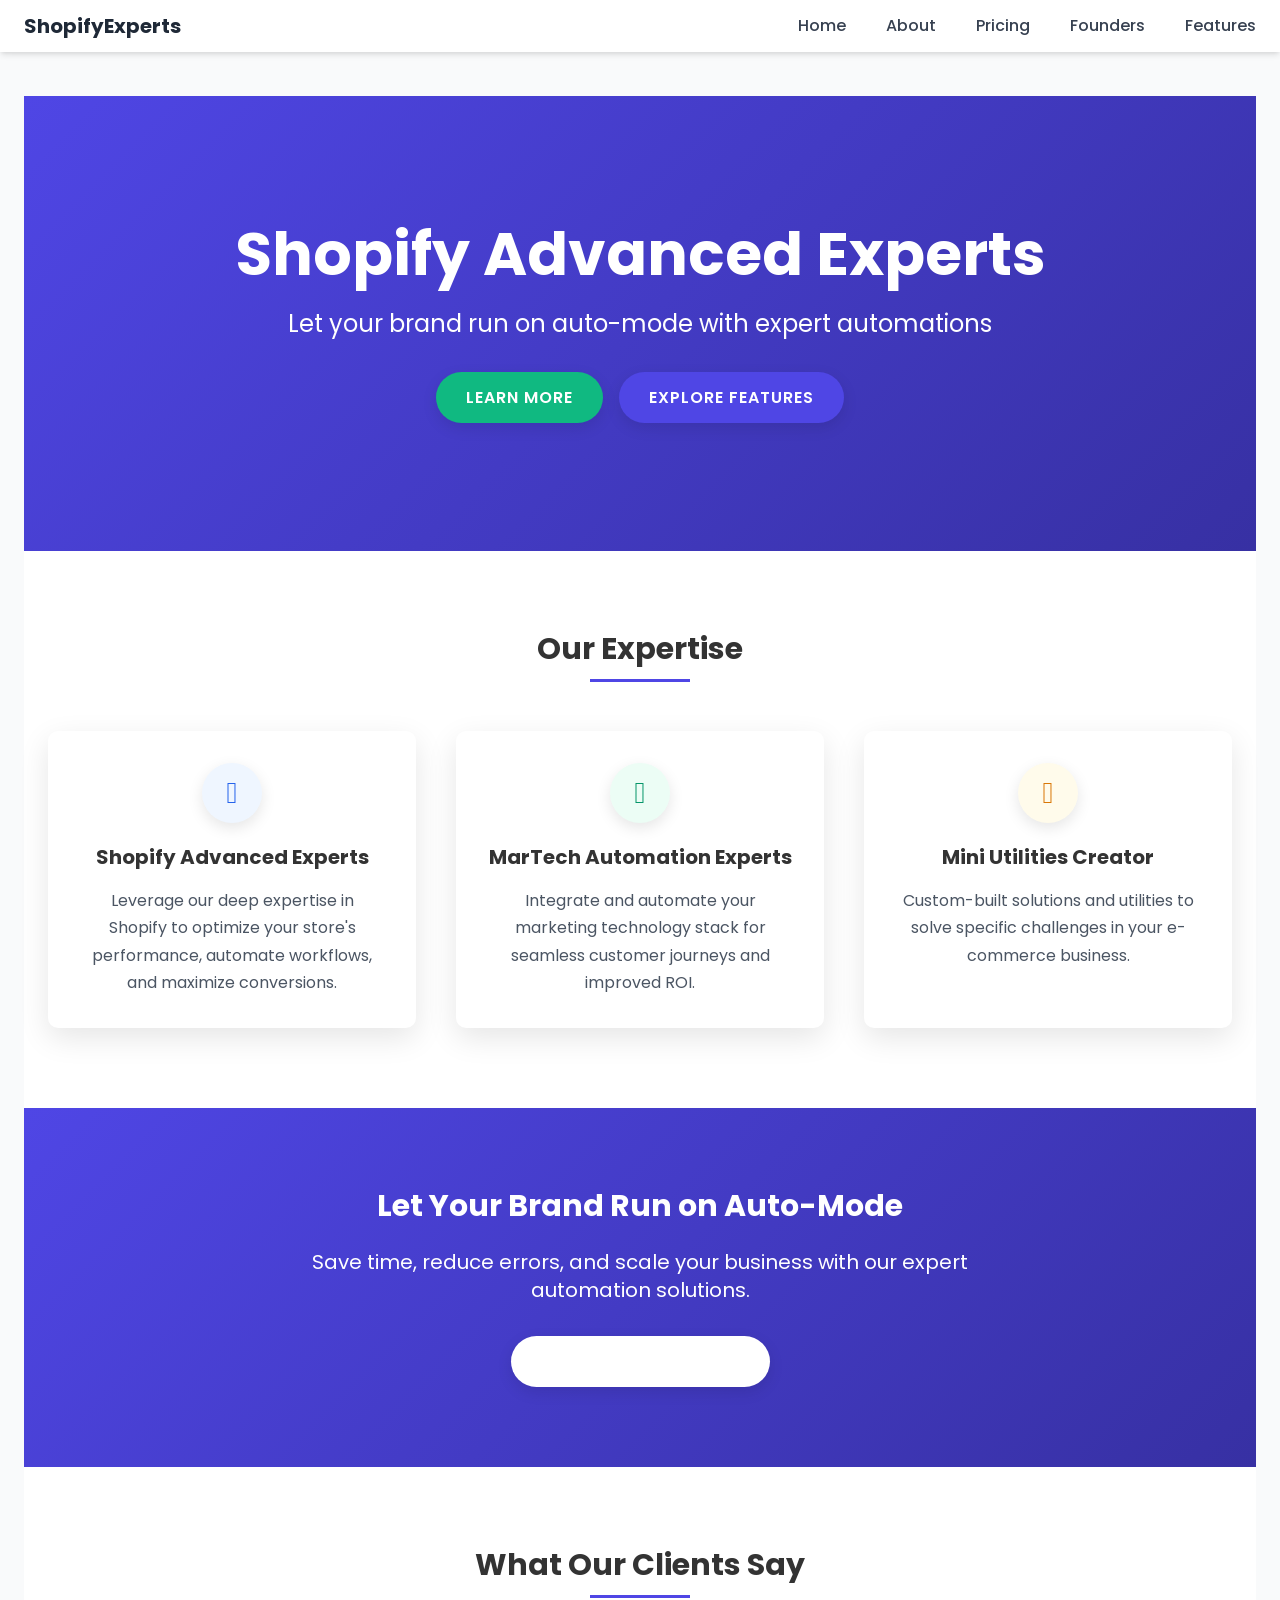
==== index.html @ cffda442 "Push v-0" ====
<!DOCTYPE html>
<html lang="en">

<head>
  <meta charset="UTF-8" />
  <meta name="viewport" content="width=device-width, initial-scale=1" />
  <title>Shopify Advanced Experts | MarTech Automation</title>
  <link href="css/tailwind.css" rel="stylesheet" />
  <link rel="stylesheet" href="css/all.min.css" />
  <link rel="preconnect" href="https://fonts.googleapis.com" />
  <link rel="preconnect" href="https://fonts.gstatic.com" crossorigin />
  <link href="https://fonts.googleapis.com/css2?family=Poppins:wght@300;400;500;600;700&display=swap" rel="stylesheet" />
  <style>
    :root {
      --primary: #4F46E5;
      --primary-dark: #3730A3;
      --secondary: #10B981;
      --accent: #F59E0B;
      --dark: #1F2937;
      --light: #F3F4F6;
    }

    body {
      font-family: 'Poppins', sans-serif;
      color: #333;
      line-height: 1.7;
      background-color: #f9fafb;
    }

    .nav-link {
      position: relative;
      transition: all 0.3s ease;
    }

    .nav-link:after {
      content: '';
      position: absolute;
      width: 0;
      height: 2px;
      bottom: -4px;
      left: 0;
      background-color: var(--primary);
      transition: width 0.3s ease;
    }

    .nav-link:hover:after {
      width: 100%;
    }

    .btn {
      padding: 12px 30px;
      border-radius: 30px;
      font-weight: 600;
      transition: all 0.3s ease;
      text-transform: uppercase;
      letter-spacing: 1px;
      box-shadow: 0 5px 15px rgba(0, 0, 0, 0.1);
      cursor: pointer;
      display: inline-block;
      text-align: center;
      text-decoration: none;
    }

    .btn-primary {
      background-color: var(--primary);
      color: white;
    }

    .btn-primary:hover {
      background-color: var(--primary-dark);
      transform: translateY(-3px);
      box-shadow: 0 8px 20px rgba(0, 0, 0, 0.15);
    }

    .btn-secondary {
      background-color: var(--secondary);
      color: white;
    }

    .btn-secondary:hover {
      background-color: #0ea271;
      transform: translateY(-3px);
      box-shadow: 0 8px 20px rgba(0, 0, 0, 0.15);
    }

    .section-title {
      position: relative;
      margin-bottom: 3rem;
      font-weight: 700;
    }

    .section-title:after {
      content: '';
      position: absolute;
      width: 100px;
      height: 3px;
      background-color: var(--primary);
      bottom: -15px;
      left: 0;
    }

    .section-title.centered:after {
      left: 50%;
      transform: translateX(-50%);
    }

    .card {
      border-radius: 10px;
      box-shadow: 0 10px 30px rgba(0, 0, 0, 0.1);
      transition: all 0.3s ease;
      overflow: hidden;
      background-color: white;
    }

    .card:hover {
      transform: translateY(-10px);
      box-shadow: 0 15px 35px rgba(0, 0, 0, 0.15);
    }

    .feature-icon {
      width: 60px;
      height: 60px;
      display: flex;
      align-items: center;
      justify-content: center;
      border-radius: 50%;
      margin-bottom: 20px;
      box-shadow: 0 5px 15px rgba(0, 0, 0, 0.1);
    }

    .gradient-bg {
      background: linear-gradient(135deg, var(--primary) 0%, var(--primary-dark) 100%);
    }

    .text-gradient {
      background: linear-gradient(135deg, var(--primary) 0%, var(--secondary) 100%);
      -webkit-background-clip: text;
      background-clip: text;
      color: transparent;
    }

    .timeline {
      position: relative;
    }

    .timeline:before {
      content: '';
      position: absolute;
      left: 50%;
      top: 0;
      bottom: 0;
      width: 2px;
      background-color: #e5e7eb;
      transform: translateX(-50%);
    }

    .timeline-item {
      position: relative;
      margin-bottom: 40px;
    }

    .timeline-content {
      position: relative;
      width: calc(50% - 30px);
      padding: 20px;
      background-color: white;
      border-radius: 8px;
      box-shadow: 0 5px 15px rgba(0, 0, 0, 0.1);
    }

    .timeline-item:nth-child(odd) .timeline-content {
      margin-left: auto;
    }

    .timeline-content:before {
      content: '';
      position: absolute;
      top: 20px;
      width: 30px;
      height: 2px;
      background-color: #e5e7eb;
    }

    .timeline-item:nth-child(odd) .timeline-content:before {
      left: -30px;
    }

    .timeline-item:nth-child(even) .timeline-content:before {
      right: -30px;
    }

    .timeline-date {
      position: absolute;
      top: 0;
      width: 120px;
      padding: 5px 10px;
      background-color: var(--primary);
      color: white;
      border-radius: 5px;
      text-align: center;
      font-size: 0.9rem;
    }

    .timeline-item:nth-child(odd) .timeline-date {
      left: -150px;
    }

    .timeline-item:nth-child(even) .timeline-date {
      right: -150px;
    }

    .fade-in {
      opacity: 0;
      animation: fadeIn 0.5s ease forwards;
    }

    @keyframes fadeIn {
      from {
        opacity: 0;
        transform: translateY(20px);
      }

      to {
        opacity: 1;
        transform: translateY(0);
      }
    }

    @media (max-width: 768px) {
      .timeline:before {
        left: 20px;
      }

      .timeline-content {
        width: calc(100% - 60px);
        margin-left: 60px !important;
      }

      .timeline-item:nth-child(odd) .timeline-content:before,
      .timeline-item:nth-child(even) .timeline-content:before {
        left: -30px;
        right: auto;
      }

      .timeline-item:nth-child(odd) .timeline-date,
      .timeline-item:nth-child(even) .timeline-date {
        left: 20px;
        right: auto;
        top: -30px;
        width: auto;
      }
    }
  </style>
</head>

<body class="bg-gray-50">
  <nav class="bg-white shadow-md fixed w-full z-10">
    <div class="container mx-auto px-6 py-3 flex justify-between items-center">
      <div class="flex items-center">
        <span class="text-xl font-bold text-gray-800">
          <span class="text-primary">Shopify</span><span class="text-secondary">Experts</span>
        </span>
      </div>

      <div class="hidden md:flex space-x-10">
        <a href="#home" class="nav-link text-gray-700 hover:text-primary font-medium navBtn" onclick="showPage('home')">Home</a>
        <a href="#about" class="nav-link text-gray-700 hover:text-primary font-medium navBtn" onclick="showPage('about')">About</a>
        <a href="#pricing" class="nav-link text-gray-700 hover:text-primary font-medium navBtn" onclick="showPage('pricing')">Pricing</a>
        <a href="#founders" class="nav-link text-gray-700 hover:text-primary font-medium navBtn" onclick="showPage('founders')">Founders</a>
        <a href="#features" class="nav-link text-gray-700 hover:text-primary font-medium navBtn" onclick="showPage('features')">Features</a>
      </div>

      <div class="md:hidden flex items-center">
        <button id="mobile-menu-button" class="outline-none">
          <svg class="w-6 h-6 text-gray-700" fill="none" stroke="currentColor" viewBox="0 0 24 24"
            xmlns="http://www.w3.org/2000/svg">
            <path stroke-linecap="round" stroke-linejoin="round" stroke-width="2"
              d="M4 6h16M4 12h16M4 18h16"></path>
          </svg>
        </button>
      </div>
    </div>

    <div id="mobile-menu" class="hidden md:hidden bg-white py-3 px-6 shadow-inner">
      <a href="#home" class="block py-2 text-gray-700 hover:text-primary font-medium navBtn" onclick="showPage('home')">Home</a>
      <a href="#about" class="block py-2 text-gray-700 hover:text-primary font-medium navBtn" onclick="showPage('about')">About</a>
      <a href="#pricing" class="block py-2 text-gray-700 hover:text-primary font-medium navBtn" onclick="showPage('pricing')">Pricing</a>
      <a href="#founders" class="block py-2 text-gray-700 hover:text-primary font-medium navBtn" onclick="showPage('founders')">Founders</a>
      <a href="#features" class="block py-2 text-gray-700 hover:text-primary font-medium navBtn" onclick="showPage('features')">Features</a>
    </div>
  </nav>

  <main id="content" class="pt-24 container mx-auto px-6"></main>

  <script>
    document.getElementById('mobile-menu-button').addEventListener('click', function () {
      document.getElementById('mobile-menu').classList.toggle('hidden');
    });

    async function showPage(pageId) {
      try {
        const response = await fetch(`${pageId}.html`);
        if (!response.ok) throw new Error('Page not found');
        const html = await response.text();
        const content = document.getElementById('content');
        content.innerHTML = html;

        document.querySelectorAll('.navBtn').forEach(btn => {
          btn.classList.remove('text-primary');
          if (btn.getAttribute('onclick').includes(pageId)) {
            btn.classList.add('text-primary');
          }
        });

        document.getElementById('mobile-menu').classList.add('hidden');
        window.scrollTo({ top: 0, behavior: 'smooth' });
        animateOnScroll();
      } catch (error) {
        console.error(error);
        document.getElementById('content').innerHTML = '<p class="text-center text-red-500 mt-20">Page could not be loaded.</p>';
      }
    }

    function animateOnScroll() {
      const elements = document.querySelectorAll('.card, .feature-icon, .section-title, .timeline-item');
      elements.forEach(el => {
        const rect = el.getBoundingClientRect();
        if (rect.top <= window.innerHeight * 0.8) {
          el.classList.add('fade-in');
        }
      });
    }

    window.addEventListener('load', () => showPage('home'));
    window.addEventListener('scroll', animateOnScroll);
  </script>
</body>

</html>
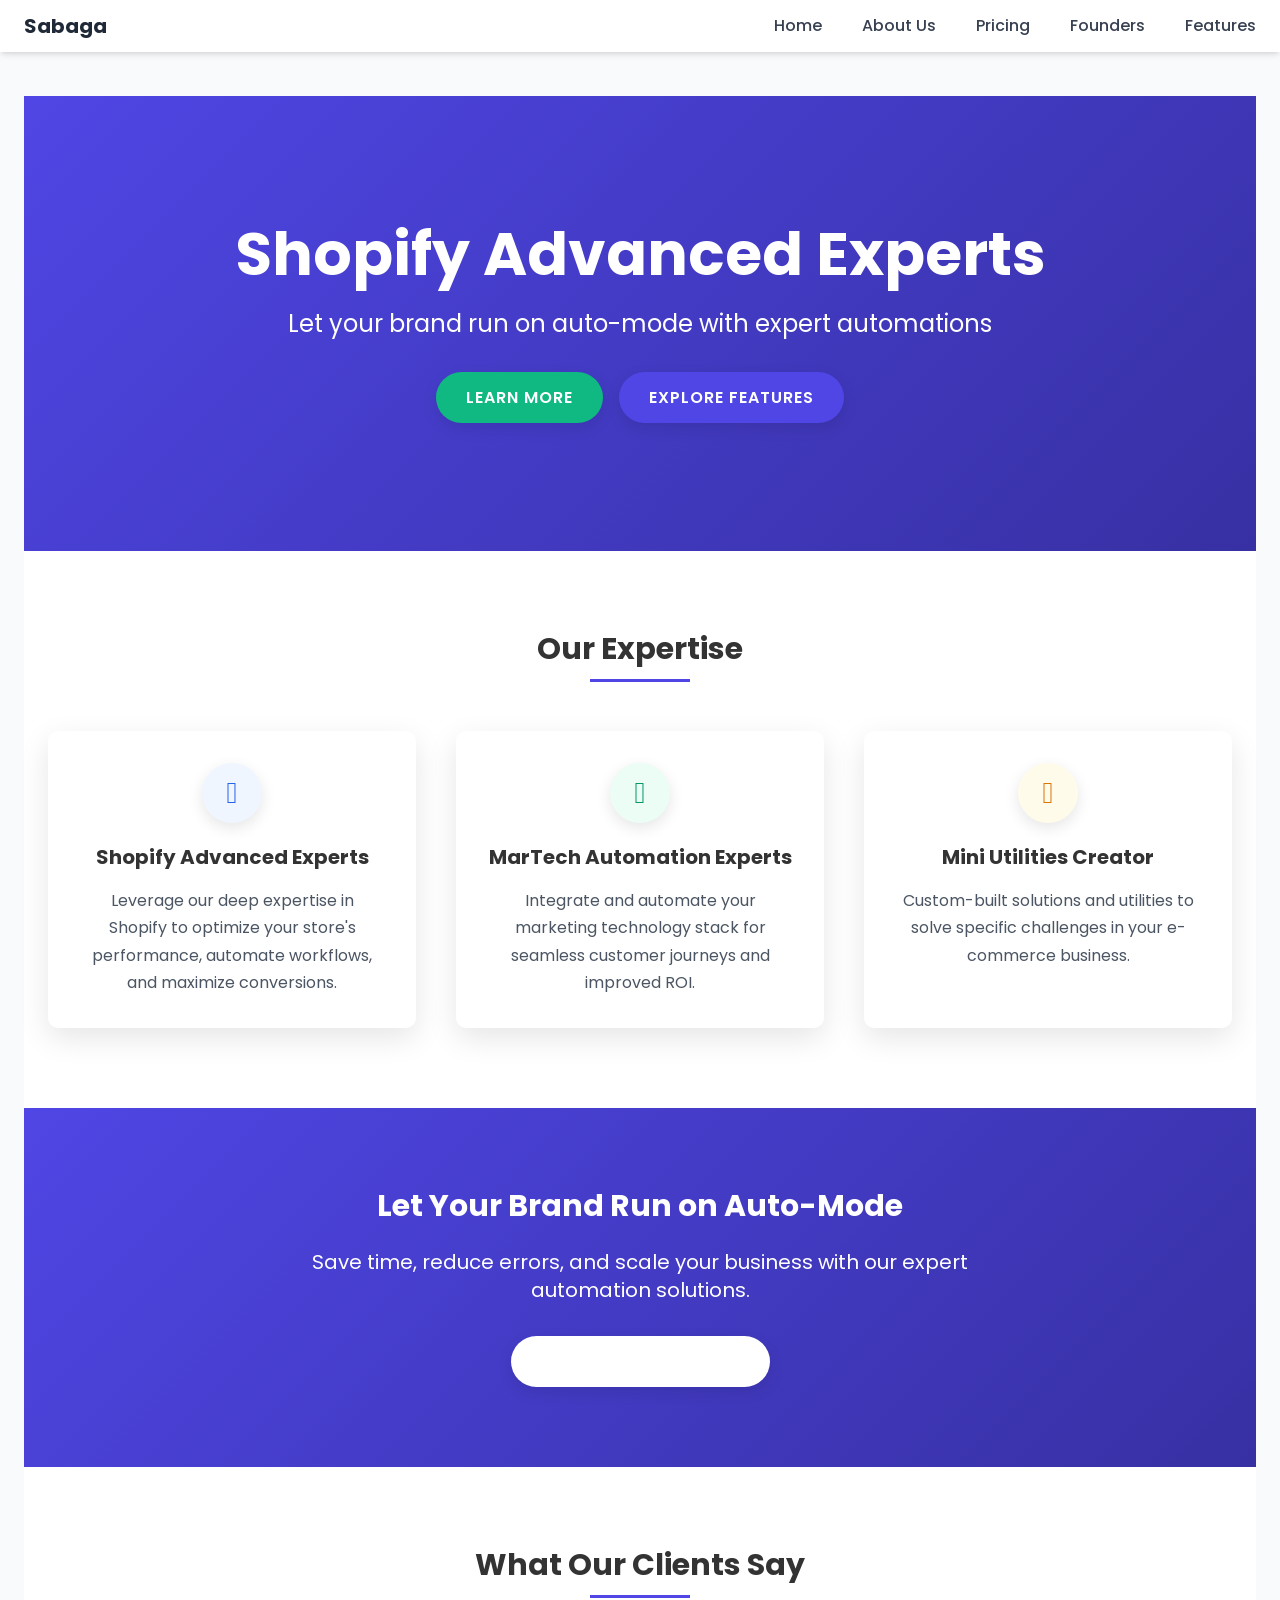
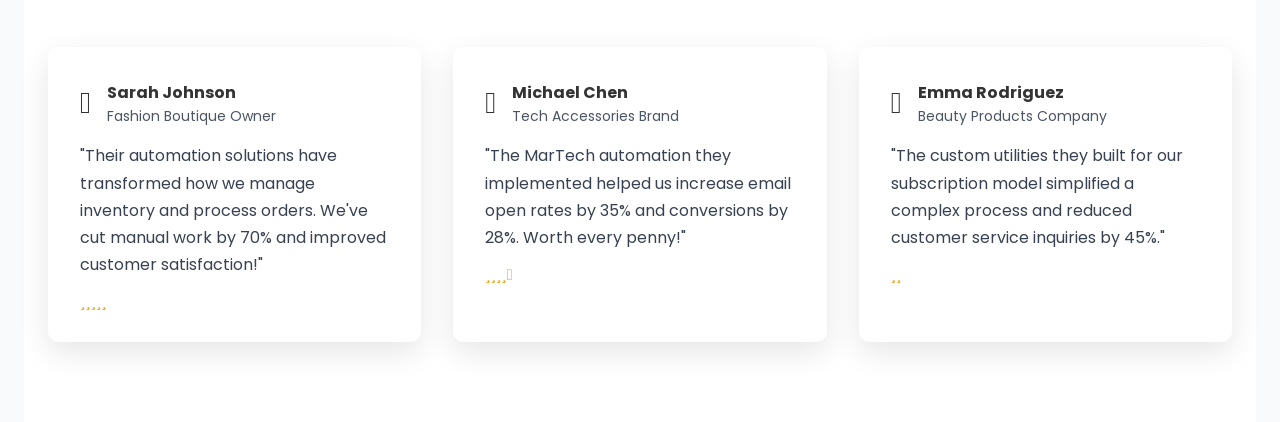
==== commit 16c69757: "Update" ====
--- a/index.html
+++ b/index.html
@@ -2,338 +2,336 @@
 <html lang="en">
 
 <head>
-  <meta charset="UTF-8" />
-  <meta name="viewport" content="width=device-width, initial-scale=1" />
-  <title>Shopify Advanced Experts | MarTech Automation</title>
-  <link href="css/tailwind.css" rel="stylesheet" />
-  <link rel="stylesheet" href="css/all.min.css" />
-  <link rel="preconnect" href="https://fonts.googleapis.com" />
-  <link rel="preconnect" href="https://fonts.gstatic.com" crossorigin />
-  <link href="https://fonts.googleapis.com/css2?family=Poppins:wght@300;400;500;600;700&display=swap" rel="stylesheet" />
-  <style>
-    :root {
-      --primary: #4F46E5;
-      --primary-dark: #3730A3;
-      --secondary: #10B981;
-      --accent: #F59E0B;
-      --dark: #1F2937;
-      --light: #F3F4F6;
-    }
-
-    body {
-      font-family: 'Poppins', sans-serif;
-      color: #333;
-      line-height: 1.7;
-      background-color: #f9fafb;
-    }
-
-    .nav-link {
-      position: relative;
-      transition: all 0.3s ease;
-    }
-
-    .nav-link:after {
-      content: '';
-      position: absolute;
-      width: 0;
-      height: 2px;
-      bottom: -4px;
-      left: 0;
-      background-color: var(--primary);
-      transition: width 0.3s ease;
-    }
-
-    .nav-link:hover:after {
-      width: 100%;
-    }
-
-    .btn {
-      padding: 12px 30px;
-      border-radius: 30px;
-      font-weight: 600;
-      transition: all 0.3s ease;
-      text-transform: uppercase;
-      letter-spacing: 1px;
-      box-shadow: 0 5px 15px rgba(0, 0, 0, 0.1);
-      cursor: pointer;
-      display: inline-block;
-      text-align: center;
-      text-decoration: none;
-    }
-
-    .btn-primary {
-      background-color: var(--primary);
-      color: white;
-    }
-
-    .btn-primary:hover {
-      background-color: var(--primary-dark);
-      transform: translateY(-3px);
-      box-shadow: 0 8px 20px rgba(0, 0, 0, 0.15);
-    }
-
-    .btn-secondary {
-      background-color: var(--secondary);
-      color: white;
-    }
-
-    .btn-secondary:hover {
-      background-color: #0ea271;
-      transform: translateY(-3px);
-      box-shadow: 0 8px 20px rgba(0, 0, 0, 0.15);
-    }
-
-    .section-title {
-      position: relative;
-      margin-bottom: 3rem;
-      font-weight: 700;
-    }
-
-    .section-title:after {
-      content: '';
-      position: absolute;
-      width: 100px;
-      height: 3px;
-      background-color: var(--primary);
-      bottom: -15px;
-      left: 0;
-    }
-
-    .section-title.centered:after {
-      left: 50%;
-      transform: translateX(-50%);
-    }
-
-    .card {
-      border-radius: 10px;
-      box-shadow: 0 10px 30px rgba(0, 0, 0, 0.1);
-      transition: all 0.3s ease;
-      overflow: hidden;
-      background-color: white;
-    }
-
-    .card:hover {
-      transform: translateY(-10px);
-      box-shadow: 0 15px 35px rgba(0, 0, 0, 0.15);
-    }
-
-    .feature-icon {
-      width: 60px;
-      height: 60px;
-      display: flex;
-      align-items: center;
-      justify-content: center;
-      border-radius: 50%;
-      margin-bottom: 20px;
-      box-shadow: 0 5px 15px rgba(0, 0, 0, 0.1);
-    }
-
-    .gradient-bg {
-      background: linear-gradient(135deg, var(--primary) 0%, var(--primary-dark) 100%);
-    }
-
-    .text-gradient {
-      background: linear-gradient(135deg, var(--primary) 0%, var(--secondary) 100%);
-      -webkit-background-clip: text;
-      background-clip: text;
-      color: transparent;
-    }
-
-    .timeline {
-      position: relative;
-    }
-
-    .timeline:before {
-      content: '';
-      position: absolute;
-      left: 50%;
-      top: 0;
-      bottom: 0;
-      width: 2px;
-      background-color: #e5e7eb;
-      transform: translateX(-50%);
-    }
-
-    .timeline-item {
-      position: relative;
-      margin-bottom: 40px;
-    }
-
-    .timeline-content {
-      position: relative;
-      width: calc(50% - 30px);
-      padding: 20px;
-      background-color: white;
-      border-radius: 8px;
-      box-shadow: 0 5px 15px rgba(0, 0, 0, 0.1);
-    }
-
-    .timeline-item:nth-child(odd) .timeline-content {
-      margin-left: auto;
-    }
-
-    .timeline-content:before {
-      content: '';
-      position: absolute;
-      top: 20px;
-      width: 30px;
-      height: 2px;
-      background-color: #e5e7eb;
-    }
-
-    .timeline-item:nth-child(odd) .timeline-content:before {
-      left: -30px;
-    }
-
-    .timeline-item:nth-child(even) .timeline-content:before {
-      right: -30px;
-    }
-
-    .timeline-date {
-      position: absolute;
-      top: 0;
-      width: 120px;
-      padding: 5px 10px;
-      background-color: var(--primary);
-      color: white;
-      border-radius: 5px;
-      text-align: center;
-      font-size: 0.9rem;
-    }
-
-    .timeline-item:nth-child(odd) .timeline-date {
-      left: -150px;
-    }
-
-    .timeline-item:nth-child(even) .timeline-date {
-      right: -150px;
-    }
-
-    .fade-in {
-      opacity: 0;
-      animation: fadeIn 0.5s ease forwards;
-    }
-
-    @keyframes fadeIn {
-      from {
-        opacity: 0;
-        transform: translateY(20px);
-      }
-
-      to {
-        opacity: 1;
-        transform: translateY(0);
-      }
-    }
-
-    @media (max-width: 768px) {
-      .timeline:before {
-        left: 20px;
-      }
-
-      .timeline-content {
-        width: calc(100% - 60px);
-        margin-left: 60px !important;
-      }
-
-      .timeline-item:nth-child(odd) .timeline-content:before,
-      .timeline-item:nth-child(even) .timeline-content:before {
-        left: -30px;
-        right: auto;
-      }
-
-      .timeline-item:nth-child(odd) .timeline-date,
-      .timeline-item:nth-child(even) .timeline-date {
-        left: 20px;
-        right: auto;
-        top: -30px;
-        width: auto;
-      }
-    }
-  </style>
+    <meta charset="UTF-8" />
+    <meta name="viewport" content="width=device-width, initial-scale=1" />
+    <title>Shopify Advanced Experts | MarTech Automation</title>
+    <link href="css/tailwind.css" rel="stylesheet" />
+    <link rel="stylesheet" href="css/all.min.css" />
+    <link rel="preconnect" href="https://fonts.googleapis.com" />
+    <link rel="preconnect" href="https://fonts.gstatic.com" crossorigin />
+    <link href="https://fonts.googleapis.com/css2?family=Poppins:wght@300;400;500;600;700&display=swap" rel="stylesheet" />
+    <style>
+        :root {
+          --primary: #4F46E5;
+          --primary-dark: #3730A3;
+          --secondary: #10B981;
+          --accent: #F59E0B;
+          --dark: #1F2937;
+          --light: #F3F4F6;
+        }
+    
+        body {
+          font-family: 'Poppins', sans-serif;
+          color: #333;
+          line-height: 1.7;
+          background-color: #f9fafb;
+        }
+    
+        .nav-link {
+          position: relative;
+          transition: all 0.3s ease;
+        }
+    
+        .nav-link:after {
+          content: '';
+          position: absolute;
+          width: 0;
+          height: 2px;
+          bottom: -4px;
+          left: 0;
+          background-color: var(--primary);
+          transition: width 0.3s ease;
+        }
+    
+        .nav-link:hover:after {
+          width: 100%;
+        }
+    
+        .btn {
+          padding: 12px 30px;
+          border-radius: 30px;
+          font-weight: 600;
+          transition: all 0.3s ease;
+          text-transform: uppercase;
+          letter-spacing: 1px;
+          box-shadow: 0 5px 15px rgba(0, 0, 0, 0.1);
+          cursor: pointer;
+          display: inline-block;
+          text-align: center;
+          text-decoration: none;
+        }
+    
+        .btn-primary {
+          background-color: var(--primary);
+          color: white;
+        }
+    
+        .btn-primary:hover {
+          background-color: var(--primary-dark);
+          transform: translateY(-3px);
+          box-shadow: 0 8px 20px rgba(0, 0, 0, 0.15);
+        }
+    
+        .btn-secondary {
+          background-color: var(--secondary);
+          color: white;
+        }
+    
+        .btn-secondary:hover {
+          background-color: #0ea271;
+          transform: translateY(-3px);
+          box-shadow: 0 8px 20px rgba(0, 0, 0, 0.15);
+        }
+    
+        .section-title {
+          position: relative;
+          margin-bottom: 3rem;
+          font-weight: 700;
+        }
+    
+        .section-title:after {
+          content: '';
+          position: absolute;
+          width: 100px;
+          height: 3px;
+          background-color: var(--primary);
+          bottom: -15px;
+          left: 0;
+        }
+    
+        .section-title.centered:after {
+          left: 50%;
+          transform: translateX(-50%);
+        }
+    
+        .card {
+          border-radius: 10px;
+          box-shadow: 0 10px 30px rgba(0, 0, 0, 0.1);
+          transition: all 0.3s ease;
+          overflow: hidden;
+          background-color: white;
+        }
+    
+        .card:hover {
+          transform: translateY(-10px);
+          box-shadow: 0 15px 35px rgba(0, 0, 0, 0.15);
+        }
+    
+        .feature-icon {
+          width: 60px;
+          height: 60px;
+          display: flex;
+          align-items: center;
+          justify-content: center;
+          border-radius: 50%;
+          margin-bottom: 20px;
+          box-shadow: 0 5px 15px rgba(0, 0, 0, 0.1);
+        }
+    
+        .gradient-bg {
+          background: linear-gradient(135deg, var(--primary) 0%, var(--primary-dark) 100%);
+        }
+    
+        .text-gradient {
+          background: linear-gradient(135deg, var(--primary) 0%, var(--secondary) 100%);
+          -webkit-background-clip: text;
+          background-clip: text;
+          color: transparent;
+        }
+    
+        .timeline {
+          position: relative;
+        }
+    
+        .timeline:before {
+          content: '';
+          position: absolute;
+          left: 50%;
+          top: 0;
+          bottom: 0;
+          width: 2px;
+          background-color: #e5e7eb;
+          transform: translateX(-50%);
+        }
+    
+        .timeline-item {
+          position: relative;
+          margin-bottom: 40px;
+        }
+    
+        .timeline-content {
+          position: relative;
+          width: calc(50% - 30px);
+          padding: 20px;
+          background-color: white;
+          border-radius: 8px;
+          box-shadow: 0 5px 15px rgba(0, 0, 0, 0.1);
+        }
+    
+        .timeline-item:nth-child(odd) .timeline-content {
+          margin-left: auto;
+        }
+    
+        .timeline-content:before {
+          content: '';
+          position: absolute;
+          top: 20px;
+          width: 30px;
+          height: 2px;
+          background-color: #e5e7eb;
+        }
+    
+        .timeline-item:nth-child(odd) .timeline-content:before {
+          left: -30px;
+        }
+    
+        .timeline-item:nth-child(even) .timeline-content:before {
+          right: -30px;
+        }
+    
+        .timeline-date {
+          position: absolute;
+          top: 0;
+          width: 120px;
+          padding: 5px 10px;
+          background-color: var(--primary);
+          color: white;
+          border-radius: 5px;
+          text-align: center;
+          font-size: 0.9rem;
+        }
+    
+        .timeline-item:nth-child(odd) .timeline-date {
+          left: -150px;
+        }
+    
+        .timeline-item:nth-child(even) .timeline-date {
+          right: -150px;
+        }
+    
+        .fade-in {
+          opacity: 0;
+          animation: fadeIn 0.5s ease forwards;
+        }
+    
+        @keyframes fadeIn {
+          from {
+            opacity: 0;
+            transform: translateY(20px);
+          }
+    
+          to {
+            opacity: 1;
+            transform: translateY(0);
+          }
+        }
+    
+        @media (max-width: 768px) {
+          .timeline:before {
+            left: 20px;
+          }
+    
+          .timeline-content {
+            width: calc(100% - 60px);
+            margin-left: 60px !important;
+          }
+    
+          .timeline-item:nth-child(odd) .timeline-content:before,
+          .timeline-item:nth-child(even) .timeline-content:before {
+            left: -30px;
+            right: auto;
+          }
+    
+          .timeline-item:nth-child(odd) .timeline-date,
+          .timeline-item:nth-child(even) .timeline-date {
+            left: 20px;
+            right: auto;
+            top: -30px;
+            width: auto;
+          }
+        }
+    </style>
 </head>
 
 <body class="bg-gray-50">
-  <nav class="bg-white shadow-md fixed w-full z-10">
-    <div class="container mx-auto px-6 py-3 flex justify-between items-center">
-      <div class="flex items-center">
-        <span class="text-xl font-bold text-gray-800">
-          <span class="text-primary">Shopify</span><span class="text-secondary">Experts</span>
-        </span>
-      </div>
-
-      <div class="hidden md:flex space-x-10">
-        <a href="#home" class="nav-link text-gray-700 hover:text-primary font-medium navBtn" onclick="showPage('home')">Home</a>
-        <a href="#about" class="nav-link text-gray-700 hover:text-primary font-medium navBtn" onclick="showPage('about')">About</a>
-        <a href="#pricing" class="nav-link text-gray-700 hover:text-primary font-medium navBtn" onclick="showPage('pricing')">Pricing</a>
-        <a href="#founders" class="nav-link text-gray-700 hover:text-primary font-medium navBtn" onclick="showPage('founders')">Founders</a>
-        <a href="#features" class="nav-link text-gray-700 hover:text-primary font-medium navBtn" onclick="showPage('features')">Features</a>
-      </div>
-
-      <div class="md:hidden flex items-center">
-        <button id="mobile-menu-button" class="outline-none">
-          <svg class="w-6 h-6 text-gray-700" fill="none" stroke="currentColor" viewBox="0 0 24 24"
-            xmlns="http://www.w3.org/2000/svg">
-            <path stroke-linecap="round" stroke-linejoin="round" stroke-width="2"
-              d="M4 6h16M4 12h16M4 18h16"></path>
-          </svg>
-        </button>
-      </div>
-    </div>
-
-    <div id="mobile-menu" class="hidden md:hidden bg-white py-3 px-6 shadow-inner">
-      <a href="#home" class="block py-2 text-gray-700 hover:text-primary font-medium navBtn" onclick="showPage('home')">Home</a>
-      <a href="#about" class="block py-2 text-gray-700 hover:text-primary font-medium navBtn" onclick="showPage('about')">About</a>
-      <a href="#pricing" class="block py-2 text-gray-700 hover:text-primary font-medium navBtn" onclick="showPage('pricing')">Pricing</a>
-      <a href="#founders" class="block py-2 text-gray-700 hover:text-primary font-medium navBtn" onclick="showPage('founders')">Founders</a>
-      <a href="#features" class="block py-2 text-gray-700 hover:text-primary font-medium navBtn" onclick="showPage('features')">Features</a>
-    </div>
-  </nav>
-
-  <main id="content" class="pt-24 container mx-auto px-6"></main>
-
-  <script>
-    document.getElementById('mobile-menu-button').addEventListener('click', function () {
-      document.getElementById('mobile-menu').classList.toggle('hidden');
-    });
-
-    async function showPage(pageId) {
-      try {
-        const response = await fetch(`${pageId}.html`);
-        if (!response.ok) throw new Error('Page not found');
-        const html = await response.text();
-        const content = document.getElementById('content');
-        content.innerHTML = html;
-
-        document.querySelectorAll('.navBtn').forEach(btn => {
-          btn.classList.remove('text-primary');
-          if (btn.getAttribute('onclick').includes(pageId)) {
-            btn.classList.add('text-primary');
-          }
+    <nav class="bg-white shadow-md fixed w-full z-10">
+        <div class="container mx-auto px-6 py-3 flex justify-between items-center">
+            <div class="flex items-center">
+                <span class="text-xl font-bold text-gray-800">
+          <span class="text-primary">Sabaga</span>
+                </span>
+            </div>
+
+            <div class="hidden md:flex space-x-10">
+                <a href="#home" class="nav-link text-gray-700 hover:text-primary font-medium navBtn" onclick="showPage('home')">Home</a>
+                <a href="#about" class="nav-link text-gray-700 hover:text-primary font-medium navBtn" onclick="showPage('about')">About Us</a>
+                <a href="#pricing" class="nav-link text-gray-700 hover:text-primary font-medium navBtn" onclick="showPage('pricing')">Pricing</a>
+                <a href="#founders" class="nav-link text-gray-700 hover:text-primary font-medium navBtn" onclick="showPage('founders')">Founders</a>
+                <a href="#features" class="nav-link text-gray-700 hover:text-primary font-medium navBtn" onclick="showPage('features')">Features</a>
+            </div>
+
+            <div class="md:hidden flex items-center">
+                <button id="mobile-menu-button" class="outline-none">
+                    <svg class="w-6 h-6 text-gray-700" fill="none" stroke="currentColor" viewBox="0 0 24 24" xmlns="http://www.w3.org/2000/svg">
+                        <path stroke-linecap="round" stroke-linejoin="round" stroke-width="2" d="M4 6h16M4 12h16M4 18h16"></path>
+                    </svg>
+                </button>
+            </div>
+        </div>
+
+        <div id="mobile-menu" class="hidden md:hidden bg-white py-3 px-6 shadow-inner">
+            <a href="#home" class="block py-2 text-gray-700 hover:text-primary font-medium navBtn" onclick="showPage('home')">Home</a>
+            <a href="#about" class="block py-2 text-gray-700 hover:text-primary font-medium navBtn" onclick="showPage('about')">About Us</a>
+            <a href="#pricing" class="block py-2 text-gray-700 hover:text-primary font-medium navBtn" onclick="showPage('pricing')">Pricing</a>
+            <a href="#founders" class="block py-2 text-gray-700 hover:text-primary font-medium navBtn" onclick="showPage('founders')">Founders</a>
+            <a href="#features" class="block py-2 text-gray-700 hover:text-primary font-medium navBtn" onclick="showPage('features')">Features</a>
+        </div>
+    </nav>
+
+    <main id="content" class="pt-24 container mx-auto px-6"></main>
+
+    <script>
+        document.getElementById('mobile-menu-button').addEventListener('click', function () {
+          document.getElementById('mobile-menu').classList.toggle('hidden');
         });
-
-        document.getElementById('mobile-menu').classList.add('hidden');
-        window.scrollTo({ top: 0, behavior: 'smooth' });
-        animateOnScroll();
-      } catch (error) {
-        console.error(error);
-        document.getElementById('content').innerHTML = '<p class="text-center text-red-500 mt-20">Page could not be loaded.</p>';
-      }
-    }
-
-    function animateOnScroll() {
-      const elements = document.querySelectorAll('.card, .feature-icon, .section-title, .timeline-item');
-      elements.forEach(el => {
-        const rect = el.getBoundingClientRect();
-        if (rect.top <= window.innerHeight * 0.8) {
-          el.classList.add('fade-in');
-        }
-      });
-    }
-
-    window.addEventListener('load', () => showPage('home'));
-    window.addEventListener('scroll', animateOnScroll);
-  </script>
+    
+        async function showPage(pageId) {
+          try {
+            const response = await fetch(`${pageId}.html`);
+            if (!response.ok) throw new Error('Page not found');
+            const html = await response.text();
+            const content = document.getElementById('content');
+            content.innerHTML = html;
+    
+            document.querySelectorAll('.navBtn').forEach(btn => {
+              btn.classList.remove('text-primary');
+              if (btn.getAttribute('onclick').includes(pageId)) {
+                btn.classList.add('text-primary');
+              }
+            });
+    
+            document.getElementById('mobile-menu').classList.add('hidden');
+            window.scrollTo({ top: 0, behavior: 'smooth' });
+            animateOnScroll();
+          } catch (error) {
+            console.error(error);
+            document.getElementById('content').innerHTML = '<p class="text-center text-red-500 mt-20">Page could not be loaded.</p>';
+          }
+        }
+    
+        function animateOnScroll() {
+          const elements = document.querySelectorAll('.card, .feature-icon, .section-title, .timeline-item');
+          elements.forEach(el => {
+            const rect = el.getBoundingClientRect();
+            if (rect.top <= window.innerHeight * 0.8) {
+              el.classList.add('fade-in');
+            }
+          });
+        }
+    
+        window.addEventListener('load', () => showPage('home'));
+        window.addEventListener('scroll', animateOnScroll);
+    </script>
 </body>
 
-</html>
+</html>
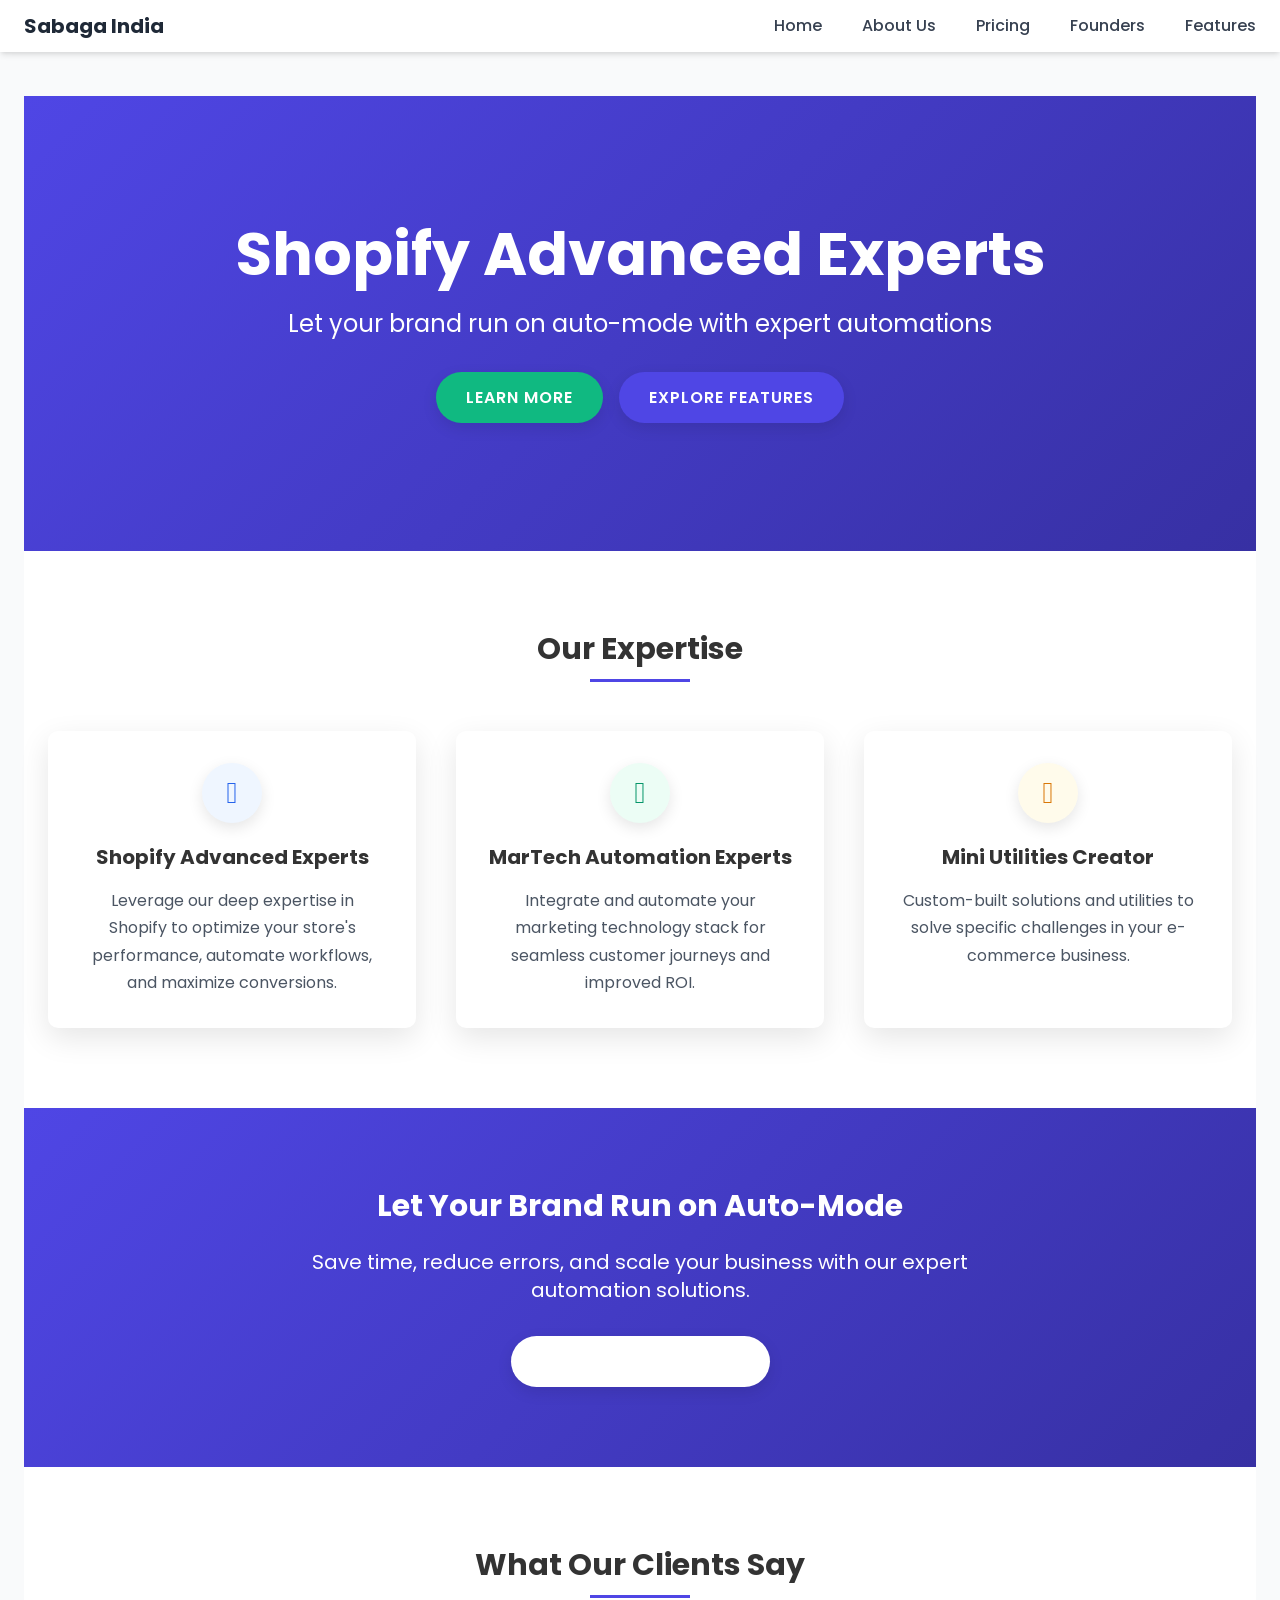
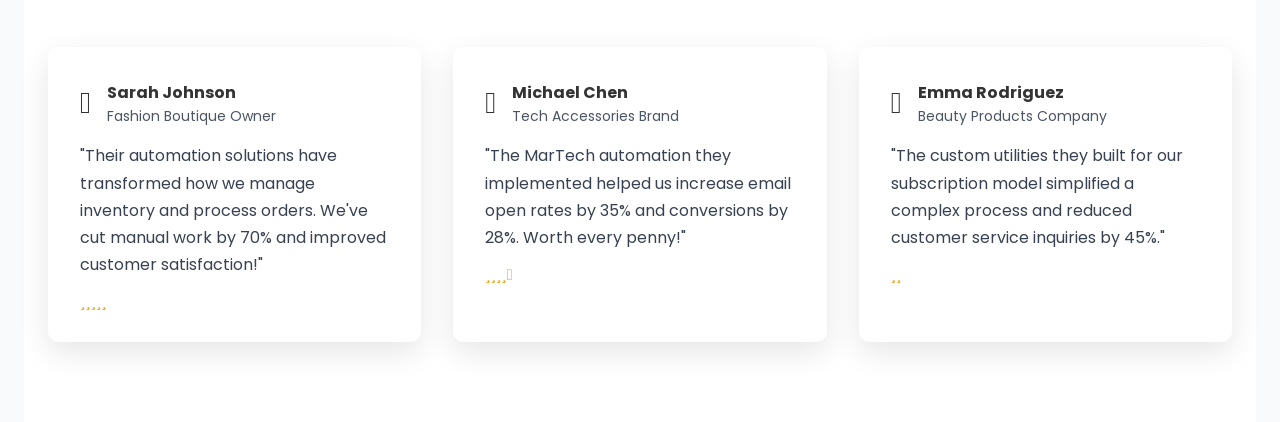
==== commit 81118eec: "update" ====
--- a/index.html
+++ b/index.html
@@ -258,7 +258,7 @@
         <div class="container mx-auto px-6 py-3 flex justify-between items-center">
             <div class="flex items-center">
                 <span class="text-xl font-bold text-gray-800">
-          <span class="text-primary">Sabaga</span>
+          <span class="text-primary">Sabaga India</span>
                 </span>
             </div>
 
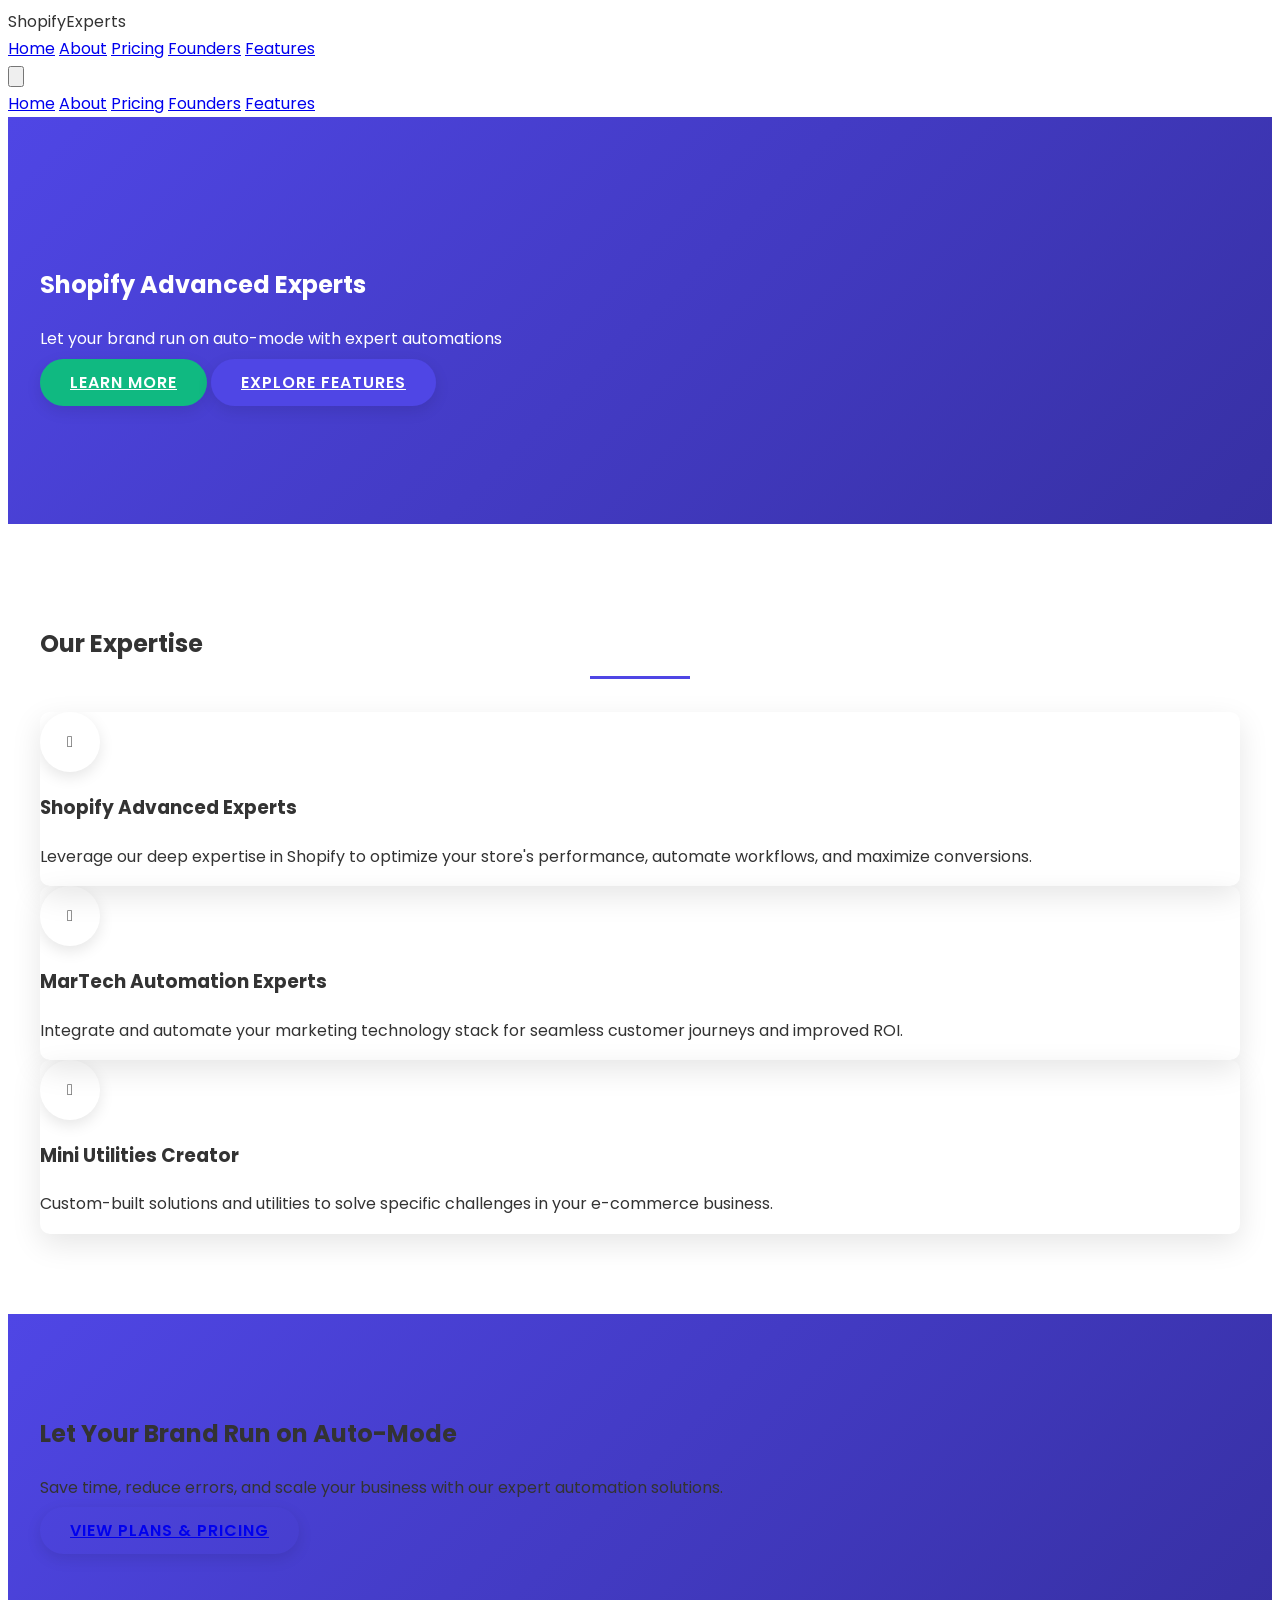
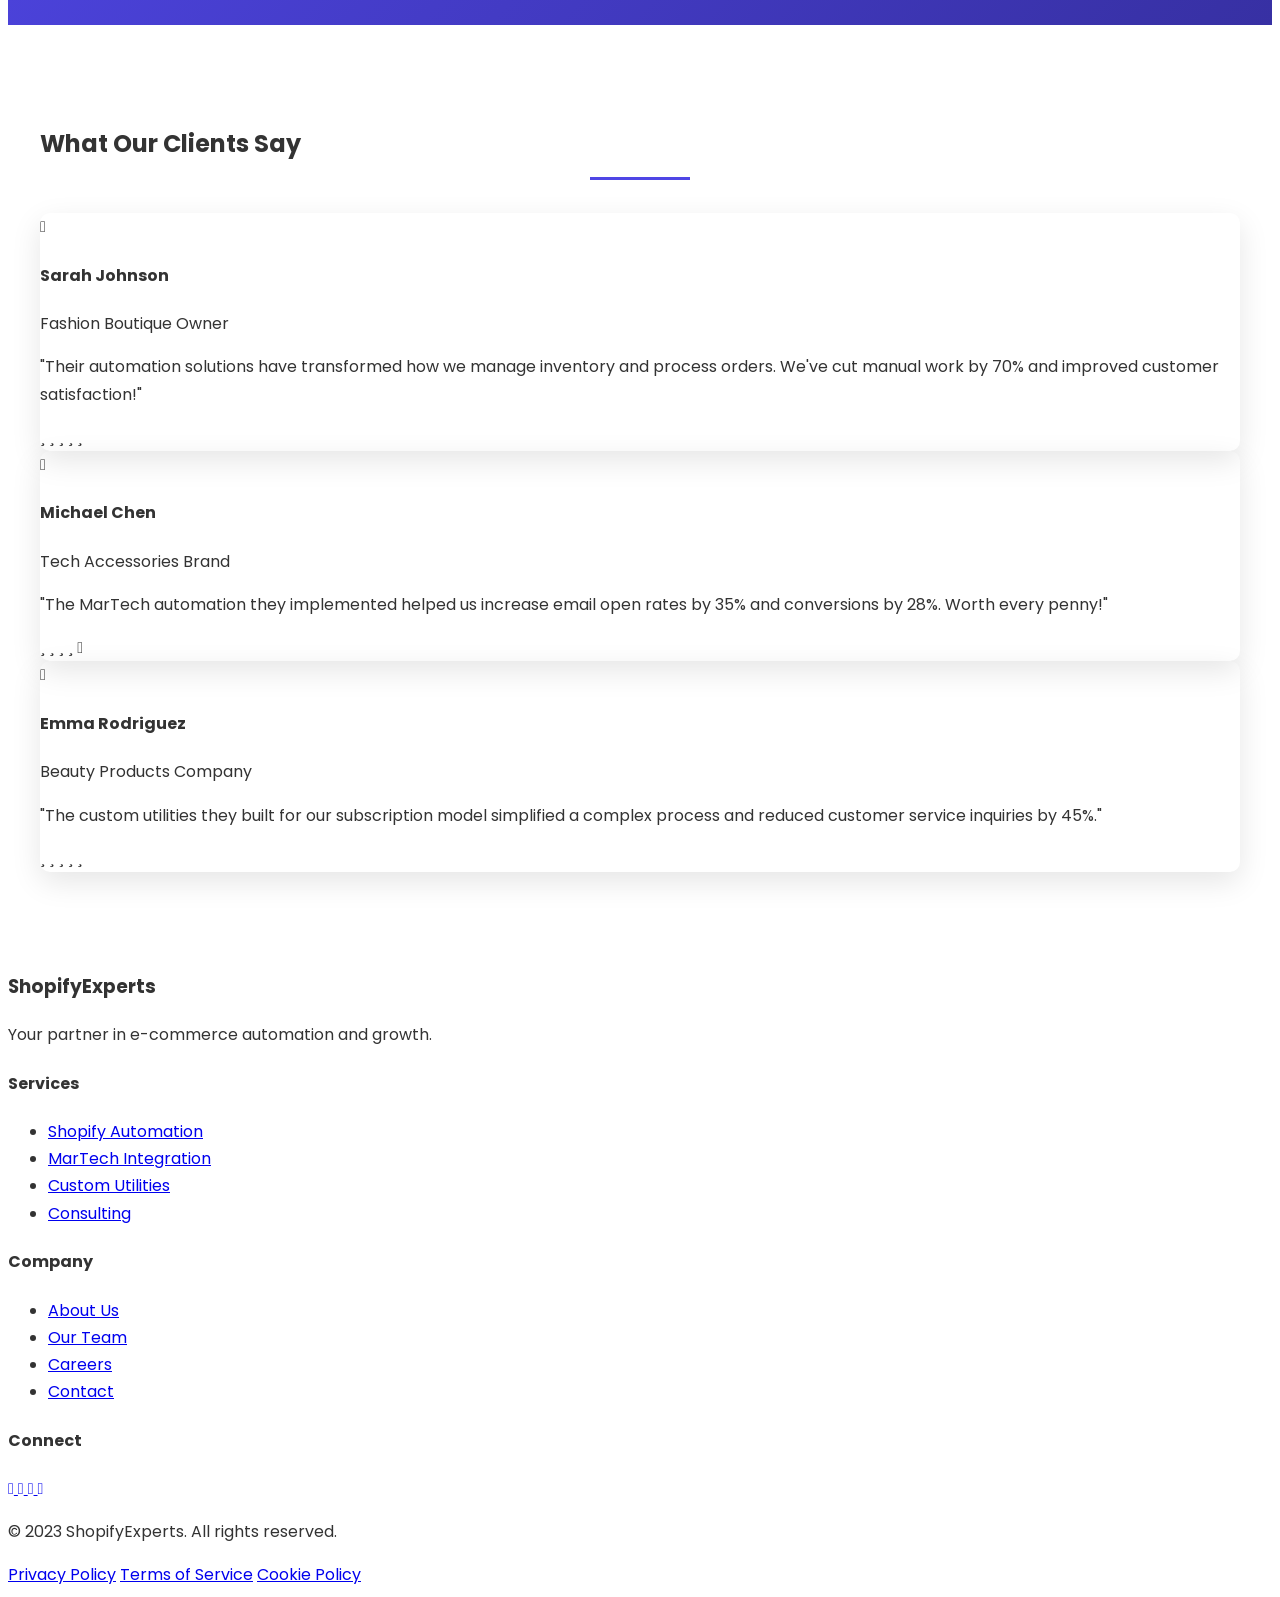
==== commit f7dda439: "push" ====
--- a/index.html
+++ b/index.html
@@ -1,275 +1,308 @@
 <!DOCTYPE html>
 <html lang="en">
-
 <head>
-    <meta charset="UTF-8" />
-    <meta name="viewport" content="width=device-width, initial-scale=1" />
+    <meta charset="UTF-8">
+    <meta name="viewport" content="width=device-width, initial-scale=1.0">
     <title>Shopify Advanced Experts | MarTech Automation</title>
-    <link href="css/tailwind.css" rel="stylesheet" />
-    <link rel="stylesheet" href="css/all.min.css" />
-    <link rel="preconnect" href="https://fonts.googleapis.com" />
-    <link rel="preconnect" href="https://fonts.gstatic.com" crossorigin />
-    <link href="https://fonts.googleapis.com/css2?family=Poppins:wght@300;400;500;600;700&display=swap" rel="stylesheet" />
+    <link href="css/tailwind.min.css" rel="stylesheet">
+    <link rel="stylesheet" href="css/all.min.css">
+    <link rel="preconnect" href="https://fonts.googleapis.com">
+    <link rel="preconnect" href="https://fonts.gstatic.com" crossorigin>
+    <link href="https://fonts.googleapis.com/css2?family=Poppins:wght@300;400;500;600;700&display=swap" rel="stylesheet">
     <style>
+        /* Custom Styles */
         :root {
-          --primary: #4F46E5;
-          --primary-dark: #3730A3;
-          --secondary: #10B981;
-          --accent: #F59E0B;
-          --dark: #1F2937;
-          --light: #F3F4F6;
-        }
-    
+            --primary: #4F46E5;
+            --primary-dark: #3730A3;
+            --secondary: #10B981;
+            --accent: #F59E0B;
+            --dark: #1F2937;
+            --light: #F3F4F6;
+        }
+
         body {
-          font-family: 'Poppins', sans-serif;
-          color: #333;
-          line-height: 1.7;
-          background-color: #f9fafb;
-        }
-    
+            font-family: 'Poppins', sans-serif;
+            color: #333;
+            line-height: 1.7;
+        }
+
+        .section {
+            padding: 5rem 2rem;
+        }
+
+        .hero {
+            background: linear-gradient(135deg, #4F46E5 0%, #3730A3 100%);
+            color: white;
+            padding: 8rem 2rem;
+        }
+
         .nav-link {
-          position: relative;
-          transition: all 0.3s ease;
-        }
-    
+            position: relative;
+            transition: all 0.3s ease;
+        }
+
         .nav-link:after {
-          content: '';
-          position: absolute;
-          width: 0;
-          height: 2px;
-          bottom: -4px;
-          left: 0;
-          background-color: var(--primary);
-          transition: width 0.3s ease;
-        }
-    
+            content: '';
+            position: absolute;
+            width: 0;
+            height: 2px;
+            bottom: -4px;
+            left: 0;
+            background-color: var(--primary);
+            transition: width 0.3s ease;
+        }
+
         .nav-link:hover:after {
-          width: 100%;
-        }
-    
+            width: 100%;
+        }
+
+        .card {
+            border-radius: 10px;
+            box-shadow: 0 10px 30px rgba(0, 0, 0, 0.1);
+            transition: all 0.3s ease;
+            overflow: hidden;
+        }
+
+        .card:hover {
+            transform: translateY(-10px);
+            box-shadow: 0 15px 35px rgba(0, 0, 0, 0.15);
+        }
+
+        .feature-icon {
+            width: 60px;
+            height: 60px;
+            display: flex;
+            align-items: center;
+            justify-content: center;
+            border-radius: 50%;
+            margin-bottom: 20px;
+            box-shadow: 0 5px 15px rgba(0, 0, 0, 0.1);
+        }
+
         .btn {
-          padding: 12px 30px;
-          border-radius: 30px;
-          font-weight: 600;
-          transition: all 0.3s ease;
-          text-transform: uppercase;
-          letter-spacing: 1px;
-          box-shadow: 0 5px 15px rgba(0, 0, 0, 0.1);
-          cursor: pointer;
-          display: inline-block;
-          text-align: center;
-          text-decoration: none;
-        }
-    
+            padding: 12px 30px;
+            border-radius: 30px;
+            font-weight: 600;
+            transition: all 0.3s ease;
+            text-transform: uppercase;
+            letter-spacing: 1px;
+            box-shadow: 0 5px 15px rgba(0, 0, 0, 0.1);
+        }
+
         .btn-primary {
-          background-color: var(--primary);
-          color: white;
-        }
-    
+            background-color: var(--primary);
+            color: white;
+        }
+
         .btn-primary:hover {
-          background-color: var(--primary-dark);
-          transform: translateY(-3px);
-          box-shadow: 0 8px 20px rgba(0, 0, 0, 0.15);
-        }
-    
+            background-color: var(--primary-dark);
+            transform: translateY(-3px);
+            box-shadow: 0 8px 20px rgba(0, 0, 0, 0.15);
+        }
+        
         .btn-secondary {
-          background-color: var(--secondary);
-          color: white;
-        }
-    
+            background-color: var(--secondary);
+            color: white;
+        }
+        
         .btn-secondary:hover {
-          background-color: #0ea271;
-          transform: translateY(-3px);
-          box-shadow: 0 8px 20px rgba(0, 0, 0, 0.15);
-        }
-    
+            background-color: #0EA271;
+            transform: translateY(-3px);
+            box-shadow: 0 8px 20px rgba(0, 0, 0, 0.15);
+        }
+
         .section-title {
-          position: relative;
-          margin-bottom: 3rem;
-          font-weight: 700;
-        }
-    
+            position: relative;
+            margin-bottom: 3rem;
+            font-weight: 700;
+        }
+
         .section-title:after {
-          content: '';
-          position: absolute;
-          width: 100px;
-          height: 3px;
-          background-color: var(--primary);
-          bottom: -15px;
-          left: 0;
-        }
-    
+            content: '';
+            position: absolute;
+            width: 100px;
+            height: 3px;
+            background-color: var(--primary);
+            bottom: -15px;
+            left: 0;
+        }
+
         .section-title.centered:after {
-          left: 50%;
-          transform: translateX(-50%);
-        }
-    
-        .card {
-          border-radius: 10px;
-          box-shadow: 0 10px 30px rgba(0, 0, 0, 0.1);
-          transition: all 0.3s ease;
-          overflow: hidden;
-          background-color: white;
-        }
-    
-        .card:hover {
-          transform: translateY(-10px);
-          box-shadow: 0 15px 35px rgba(0, 0, 0, 0.15);
-        }
-    
-        .feature-icon {
-          width: 60px;
-          height: 60px;
-          display: flex;
-          align-items: center;
-          justify-content: center;
-          border-radius: 50%;
-          margin-bottom: 20px;
-          box-shadow: 0 5px 15px rgba(0, 0, 0, 0.1);
-        }
-    
+            left: 50%;
+            transform: translateX(-50%);
+        }
+
+        /* Page Content */
+        .page {
+            display: none;
+        }
+
+        .active {
+            display: block;
+        }
+
+        /* Pricing Table */
+        .pricing-table {
+            position: relative;
+            transition: all 0.3s ease;
+        }
+
+        .pricing-table.highlighted {
+            transform: scale(1.05);
+            box-shadow: 0 20px 40px rgba(0, 0, 0, 0.15);
+            z-index: 1;
+            border: 2px solid var(--primary);
+        }
+
+        /* Timeline */
+        .timeline {
+            position: relative;
+        }
+
+        .timeline:before {
+            content: '';
+            position: absolute;
+            left: 50%;
+            top: 0;
+            bottom: 0;
+            width: 2px;
+            background-color: #e5e7eb;
+            transform: translateX(-50%);
+        }
+
+        .timeline-item {
+            position: relative;
+            margin-bottom: 40px;
+        }
+
+        .timeline-content {
+            position: relative;
+            width: calc(50% - 30px);
+            padding: 20px;
+            background-color: white;
+            border-radius: 8px;
+            box-shadow: 0 5px 15px rgba(0, 0, 0, 0.1);
+        }
+
+        .timeline-item:nth-child(odd) .timeline-content {
+            margin-left: auto;
+        }
+
+        .timeline-content:before {
+            content: '';
+            position: absolute;
+            top: 20px;
+            width: 30px;
+            height: 2px;
+            background-color: #e5e7eb;
+        }
+
+        .timeline-item:nth-child(odd) .timeline-content:before {
+            left: -30px;
+        }
+
+        .timeline-item:nth-child(even) .timeline-content:before {
+            right: -30px;
+        }
+
+        .timeline-date {
+            position: absolute;
+            top: 0;
+            width: 120px;
+            padding: 5px 10px;
+            background-color: var(--primary);
+            color: white;
+            border-radius: 5px;
+            text-align: center;
+            font-size: 0.9rem;
+        }
+
+        .timeline-item:nth-child(odd) .timeline-date {
+            left: -150px;
+        }
+
+        .timeline-item:nth-child(even) .timeline-date {
+            right: -150px;
+        }
+
+        /* Animation Classes */
+        .fade-in {
+            opacity: 0;
+            animation: fadeIn 0.5s ease forwards;
+        }
+
+        @keyframes fadeIn {
+            from { opacity: 0; transform: translateY(20px); }
+            to { opacity: 1; transform: translateY(0); }
+        }
+
+        /* Responsive */
+        @media (max-width: 768px) {
+            .timeline:before {
+                left: 20px;
+            }
+
+            .timeline-content {
+                width: calc(100% - 60px);
+                margin-left: 60px !important;
+            }
+
+            .timeline-item:nth-child(odd) .timeline-content:before,
+            .timeline-item:nth-child(even) .timeline-content:before {
+                left: -30px;
+                right: auto;
+            }
+
+            .timeline-item:nth-child(odd) .timeline-date,
+            .timeline-item:nth-child(even) .timeline-date {
+                left: 20px;
+                right: auto;
+                top: -30px;
+                width: auto;
+            }
+        }
+
+        /* Utility Classes */
         .gradient-bg {
-          background: linear-gradient(135deg, var(--primary) 0%, var(--primary-dark) 100%);
-        }
-    
+            background: linear-gradient(135deg, var(--primary) 0%, var(--primary-dark) 100%);
+        }
+
         .text-gradient {
-          background: linear-gradient(135deg, var(--primary) 0%, var(--secondary) 100%);
-          -webkit-background-clip: text;
-          background-clip: text;
-          color: transparent;
-        }
-    
-        .timeline {
-          position: relative;
-        }
-    
-        .timeline:before {
-          content: '';
-          position: absolute;
-          left: 50%;
-          top: 0;
-          bottom: 0;
-          width: 2px;
-          background-color: #e5e7eb;
-          transform: translateX(-50%);
-        }
-    
-        .timeline-item {
-          position: relative;
-          margin-bottom: 40px;
-        }
-    
-        .timeline-content {
-          position: relative;
-          width: calc(50% - 30px);
-          padding: 20px;
-          background-color: white;
-          border-radius: 8px;
-          box-shadow: 0 5px 15px rgba(0, 0, 0, 0.1);
-        }
-    
-        .timeline-item:nth-child(odd) .timeline-content {
-          margin-left: auto;
-        }
-    
-        .timeline-content:before {
-          content: '';
-          position: absolute;
-          top: 20px;
-          width: 30px;
-          height: 2px;
-          background-color: #e5e7eb;
-        }
-    
-        .timeline-item:nth-child(odd) .timeline-content:before {
-          left: -30px;
-        }
-    
-        .timeline-item:nth-child(even) .timeline-content:before {
-          right: -30px;
-        }
-    
-        .timeline-date {
-          position: absolute;
-          top: 0;
-          width: 120px;
-          padding: 5px 10px;
-          background-color: var(--primary);
-          color: white;
-          border-radius: 5px;
-          text-align: center;
-          font-size: 0.9rem;
-        }
-    
-        .timeline-item:nth-child(odd) .timeline-date {
-          left: -150px;
-        }
-    
-        .timeline-item:nth-child(even) .timeline-date {
-          right: -150px;
-        }
-    
-        .fade-in {
-          opacity: 0;
-          animation: fadeIn 0.5s ease forwards;
-        }
-    
-        @keyframes fadeIn {
-          from {
-            opacity: 0;
-            transform: translateY(20px);
-          }
-    
-          to {
-            opacity: 1;
-            transform: translateY(0);
-          }
-        }
-    
-        @media (max-width: 768px) {
-          .timeline:before {
-            left: 20px;
-          }
-    
-          .timeline-content {
-            width: calc(100% - 60px);
-            margin-left: 60px !important;
-          }
-    
-          .timeline-item:nth-child(odd) .timeline-content:before,
-          .timeline-item:nth-child(even) .timeline-content:before {
-            left: -30px;
-            right: auto;
-          }
-    
-          .timeline-item:nth-child(odd) .timeline-date,
-          .timeline-item:nth-child(even) .timeline-date {
-            left: 20px;
-            right: auto;
-            top: -30px;
-            width: auto;
-          }
+            background: linear-gradient(135deg, var(--primary) 0%, var(--secondary) 100%);
+            -webkit-background-clip: text;
+            background-clip: text;
+            color: transparent;
+        }
+        
+        /* Animation for page transitions */
+        .page-transition {
+            animation: fadeEffect 0.5s;
+        }
+        
+        @keyframes fadeEffect {
+            from { opacity: 0; }
+            to { opacity: 1; }
         }
     </style>
 </head>
-
 <body class="bg-gray-50">
+    <!-- Navigation Bar -->
     <nav class="bg-white shadow-md fixed w-full z-10">
         <div class="container mx-auto px-6 py-3 flex justify-between items-center">
             <div class="flex items-center">
                 <span class="text-xl font-bold text-gray-800">
-          <span class="text-primary">Sabaga India</span>
+                    <span class="text-primary">Shopify</span><span class="text-secondary">Experts</span>
                 </span>
             </div>
-
+            
             <div class="hidden md:flex space-x-10">
                 <a href="#home" class="nav-link text-gray-700 hover:text-primary font-medium navBtn" onclick="showPage('home')">Home</a>
-                <a href="#about" class="nav-link text-gray-700 hover:text-primary font-medium navBtn" onclick="showPage('about')">About Us</a>
+                <a href="#about" class="nav-link text-gray-700 hover:text-primary font-medium navBtn" onclick="showPage('about')">About</a>
                 <a href="#pricing" class="nav-link text-gray-700 hover:text-primary font-medium navBtn" onclick="showPage('pricing')">Pricing</a>
                 <a href="#founders" class="nav-link text-gray-700 hover:text-primary font-medium navBtn" onclick="showPage('founders')">Founders</a>
                 <a href="#features" class="nav-link text-gray-700 hover:text-primary font-medium navBtn" onclick="showPage('features')">Features</a>
             </div>
-
+            
             <div class="md:hidden flex items-center">
                 <button id="mobile-menu-button" class="outline-none">
                     <svg class="w-6 h-6 text-gray-700" fill="none" stroke="currentColor" viewBox="0 0 24 24" xmlns="http://www.w3.org/2000/svg">
@@ -278,60 +311,800 @@
                 </button>
             </div>
         </div>
-
+        
+        <!-- Mobile Menu -->
         <div id="mobile-menu" class="hidden md:hidden bg-white py-3 px-6 shadow-inner">
             <a href="#home" class="block py-2 text-gray-700 hover:text-primary font-medium navBtn" onclick="showPage('home')">Home</a>
-            <a href="#about" class="block py-2 text-gray-700 hover:text-primary font-medium navBtn" onclick="showPage('about')">About Us</a>
+            <a href="#about" class="block py-2 text-gray-700 hover:text-primary font-medium navBtn" onclick="showPage('about')">About</a>
             <a href="#pricing" class="block py-2 text-gray-700 hover:text-primary font-medium navBtn" onclick="showPage('pricing')">Pricing</a>
             <a href="#founders" class="block py-2 text-gray-700 hover:text-primary font-medium navBtn" onclick="showPage('founders')">Founders</a>
             <a href="#features" class="block py-2 text-gray-700 hover:text-primary font-medium navBtn" onclick="showPage('features')">Features</a>
         </div>
     </nav>
 
-    <main id="content" class="pt-24 container mx-auto px-6"></main>
+    <!-- Home Page -->
+    <div id="home" class="page active page-transition">
+        <!-- Hero Section -->
+        <section class="hero">
+            <div class="container mx-auto px-6">
+                <div class="flex flex-col items-center justify-center text-center">
+                    <h1 class="text-4xl md:text-5xl lg:text-6xl font-bold mb-6">Shopify Advanced Experts</h1>
+                    <p class="text-xl md:text-2xl max-w-3xl mb-8">Let your brand run on auto-mode with expert automations</p>
+                    <div class="flex flex-col sm:flex-row space-y-4 sm:space-y-0 sm:space-x-4">
+                        <a href="#about" class="btn btn-secondary" onclick="showPage('about')">Learn More</a>
+                        <a href="#features" class="btn btn-primary" onclick="showPage('features')">Explore Features</a>
+                    </div>
+                </div>
+            </div>
+        </section>
+
+        <!-- Services Section -->
+        <section class="section bg-white">
+            <div class="container mx-auto px-6">
+                <h2 class="section-title text-3xl text-center centered">Our Expertise</h2>
+                
+                <div class="grid grid-cols-1 md:grid-cols-3 gap-10 mt-16">
+                    <!-- Service 1 -->
+                    <div class="card bg-white p-8 text-center">
+                        <div class="feature-icon mx-auto bg-blue-50">
+                            <i class="fas fa-store text-3xl text-blue-600"></i>
+                        </div>
+                        <h3 class="text-xl font-bold mb-4">Shopify Advanced Experts</h3>
+                        <p class="text-gray-600">Leverage our deep expertise in Shopify to optimize your store's performance, automate workflows, and maximize conversions.</p>
+                    </div>
+                    
+                    <!-- Service 2 -->
+                    <div class="card bg-white p-8 text-center">
+                        <div class="feature-icon mx-auto bg-green-50">
+                            <i class="fas fa-robot text-3xl text-green-600"></i>
+                        </div>
+                        <h3 class="text-xl font-bold mb-4">MarTech Automation Experts</h3>
+                        <p class="text-gray-600">Integrate and automate your marketing technology stack for seamless customer journeys and improved ROI.</p>
+                    </div>
+                    
+                    <!-- Service 3 -->
+                    <div class="card bg-white p-8 text-center">
+                        <div class="feature-icon mx-auto bg-yellow-50">
+                            <i class="fas fa-tools text-3xl text-yellow-600"></i>
+                        </div>
+                        <h3 class="text-xl font-bold mb-4">Mini Utilities Creator</h3>
+                        <p class="text-gray-600">Custom-built solutions and utilities to solve specific challenges in your e-commerce business.</p>
+                    </div>
+                </div>
+            </div>
+        </section>
+
+        <!-- CTA Section -->
+        <section class="section gradient-bg text-white">
+            <div class="container mx-auto px-6 text-center">
+                <h2 class="text-3xl font-bold mb-6">Let Your Brand Run on Auto-Mode</h2>
+                <p class="text-xl max-w-3xl mx-auto mb-8">Save time, reduce errors, and scale your business with our expert automation solutions.</p>
+                <a href="#pricing" class="btn bg-white text-primary hover:bg-gray-100" onclick="showPage('pricing')">View Plans & Pricing</a>
+            </div>
+        </section>
+
+        <!-- Testimonials -->
+        <section class="section bg-white">
+            <div class="container mx-auto px-6">
+                <h2 class="section-title text-3xl text-center centered">What Our Clients Say</h2>
+                
+                <div class="grid grid-cols-1 md:grid-cols-2 lg:grid-cols-3 gap-8 mt-16">
+                    <!-- Testimonial 1 -->
+                    <div class="card bg-gray-50 p-8">
+                        <div class="flex items-center mb-4">
+                            <i class="fas fa-quote-left text-3xl text-primary mr-4"></i>
+                            <div>
+                                <h4 class="font-bold">Sarah Johnson</h4>
+                                <p class="text-gray-600 text-sm">Fashion Boutique Owner</p>
+                            </div>
+                        </div>
+                        <p class="text-gray-700">"Their automation solutions have transformed how we manage inventory and process orders. We've cut manual work by 70% and improved customer satisfaction!"</p>
+                        <div class="mt-4 flex">
+                            <i class="fas fa-star text-yellow-500"></i>
+                            <i class="fas fa-star text-yellow-500"></i>
+                            <i class="fas fa-star text-yellow-500"></i>
+                            <i class="fas fa-star text-yellow-500"></i>
+                            <i class="fas fa-star text-yellow-500"></i>
+                        </div>
+                    </div>
+                    
+                    <!-- Testimonial 2 -->
+                    <div class="card bg-gray-50 p-8">
+                        <div class="flex items-center mb-4">
+                            <i class="fas fa-quote-left text-3xl text-primary mr-4"></i>
+                            <div>
+                                <h4 class="font-bold">Michael Chen</h4>
+                                <p class="text-gray-600 text-sm">Tech Accessories Brand</p>
+                            </div>
+                        </div>
+                        <p class="text-gray-700">"The MarTech automation they implemented helped us increase email open rates by 35% and conversions by 28%. Worth every penny!"</p>
+                        <div class="mt-4 flex">
+                            <i class="fas fa-star text-yellow-500"></i>
+                            <i class="fas fa-star text-yellow-500"></i>
+                            <i class="fas fa-star text-yellow-500"></i>
+                            <i class="fas fa-star text-yellow-500"></i>
+                            <i class="fas fa-star-half-alt text-yellow-500"></i>
+                        </div>
+                    </div>
+                    
+                    <!-- Testimonial 3 -->
+                    <div class="card bg-gray-50 p-8">
+                        <div class="flex items-center mb-4">
+                            <i class="fas fa-quote-left text-3xl text-primary mr-4"></i>
+                            <div>
+                                <h4 class="font-bold">Emma Rodriguez</h4>
+                                <p class="text-gray-600 text-sm">Beauty Products Company</p>
+                            </div>
+                        </div>
+                        <p class="text-gray-700">"The custom utilities they built for our subscription model simplified a complex process and reduced customer service inquiries by 45%."</p>
+                        <div class="mt-4 flex">
+                            <i class="fas fa-star text-yellow-500"></i>
+                            <i class="fas fa-star text-yellow-500"></i>
+                            <i class="fas fa-star text-yellow-500"></i>
+                            <i class="fas fa-star text-yellow-500"></i>
+                            <i class="fas fa-star text-yellow-500"></i>
+                        </div>
+                    </div>
+                </div>
+            </div>
+        </section>
+    </div>
+
+    <!-- About Page -->
+    <div id="about" class="page page-transition pt-24">
+        <section class="section bg-white">
+            <div class="container mx-auto px-6">
+                <h2 class="section-title text-3xl">About Us</h2>
+                
+                <div class="grid grid-cols-1 md:grid-cols-2 gap-12 mt-16 items-center">
+                    <div>
+                        <p class="text-gray-700 mb-6">Founded in 2018, our team of Shopify and marketing technology experts has helped hundreds of brands automate their operations and scale their businesses.</p>
+                        
+                        <p class="text-gray-700 mb-6">We specialize in building advanced automation solutions that help e-commerce businesses save time, reduce errors, and provide better customer experiences.</p>
+                        
+                        <p class="text-gray-700 mb-6">Our approach combines deep technical knowledge with practical business experience, allowing us to create solutions that deliver real results.</p>
+                    </div>
+                    
+                    <div class="bg-gray-100 p-8 rounded-lg">
+                        <h3 class="text-2xl font-bold mb-6">Our Mission</h3>
+                        <p class="text-gray-700 mb-6">To empower e-commerce businesses with cutting-edge automation solutions that free up time, reduce manual work, and enable sustainable growth.</p>
+                        
+                        <h3 class="text-2xl font-bold mb-6">Our Vision</h3>
+                        <p class="text-gray-700">A world where e-commerce brands can focus on creativity and strategy while technology handles repetitive tasks and processes.</p>
+                    </div>
+                </div>
+            </div>
+        </section>
+        
+        <section class="section bg-gray-50">
+            <div class="container mx-auto px-6">
+                <h2 class="section-title text-3xl">Our Process</h2>
+                
+                <div class="mt-16">
+                    <div class="grid grid-cols-1 md:grid-cols-4 gap-8">
+                        <!-- Step 1 -->
+                        <div class="bg-white p-8 rounded-lg shadow-md text-center">
+                            <div class="w-16 h-16 bg-blue-100 rounded-full flex items-center justify-center mx-auto mb-6">
+                                <span class="text-blue-600 text-2xl font-bold">1</span>
+                            </div>
+                            <h3 class="text-xl font-bold mb-4">Discovery</h3>
+                            <p class="text-gray-600">We learn about your business, challenges, and goals to identify automation opportunities.</p>
+                        </div>
+                        
+                        <!-- Step 2 -->
+                        <div class="bg-white p-8 rounded-lg shadow-md text-center">
+                            <div class="w-16 h-16 bg-blue-100 rounded-full flex items-center justify-center mx-auto mb-6">
+                                <span class="text-blue-600 text-2xl font-bold">2</span>
+                            </div>
+                            <h3 class="text-xl font-bold mb-4">Strategy</h3>
+                            <p class="text-gray-600">We create a tailored automation strategy aligned with your business objectives.</p>
+                        </div>
+                        
+                        <!-- Step 3 -->
+                        <div class="bg-white p-8 rounded-lg shadow-md text-center">
+                            <div class="w-16 h-16 bg-blue-100 rounded-full flex items-center justify-center mx-auto mb-6">
+                                <span class="text-blue-600 text-2xl font-bold">3</span>
+                            </div>
+                            <h3 class="text-xl font-bold mb-4">Implementation</h3>
+                            <p class="text-gray-600">We build and integrate custom solutions into your existing workflow.</p>
+                        </div>
+                        
+                        <!-- Step 4 -->
+                        <div class="bg-white p-8 rounded-lg shadow-md text-center">
+                            <div class="w-16 h-16 bg-blue-100 rounded-full flex items-center justify-center mx-auto mb-6">
+                                <span class="text-blue-600 text-2xl font-bold">4</span>
+                            </div>
+                            <h3 class="text-xl font-bold mb-4">Optimization</h3>
+                            <p class="text-gray-600">We continuously monitor and refine your automations for optimal performance.</p>
+                        </div>
+                    </div>
+                </div>
+            </div>
+        </section>
+    </div>
+
+    <!-- Pricing Page -->
+    <div id="pricing" class="page page-transition pt-24">
+        <section class="section bg-white">
+            <div class="container mx-auto px-6">
+                <h2 class="section-title text-3xl text-center centered">Pricing Plans</h2>
+                <p class="text-gray-600 text-center max-w-3xl mx-auto mt-6">Choose the plan that fits your business needs. All plans include consultation, implementation, and ongoing support.</p>
+                
+                <div class="grid grid-cols-1 md:grid-cols-3 gap-8 mt-16">
+                    <!-- Basic Plan -->
+                    <div class="pricing-table bg-white p-8 rounded-lg shadow-md">
+                        <div class="text-center mb-6">
+                            <h3 class="text-xl font-bold">Starter</h3>
+                            <div class="mt-4 mb-6">
+                                <span class="text-4xl font-bold">$997</span>
+                                <span class="text-gray-600">/month</span>
+                            </div>
+                            <p class="text-gray-600">Perfect for small Shopify stores looking to start automating.</p>
+                        </div>
+                        
+                        <div class="border-t border-gray-200 pt-6">
+                            <ul class="space-y-3">
+                                <li class="flex items-center">
+                                    <i class="fas fa-check text-green-500 mr-3"></i>
+                                    <span>Basic Shopify Automation</span>
+                                </li>
+                                <li class="flex items-center">
+                                    <i class="fas fa-check text-green-500 mr-3"></i>
+                                    <span>Email Marketing Integration</span>
+                                </li>
+                                <li class="flex items-center">
+                                    <i class="fas fa-check text-green-500 mr-3"></i>
+                                    <span>Inventory Alerts</span>
+                                </li>
+                                <li class="flex items-center">
+                                    <i class="fas fa-check text-green-500 mr-3"></i>
+                                    <span>2 Custom Automation Flows</span>
+                                </li>
+                                <li class="flex items-center text-gray-400">
+                                    <i class="fas fa-times mr-3"></i>
+                                    <span>Advanced MarTech Integration</span>
+                                </li>
+                                <li class="flex items-center text-gray-400">
+                                    <i class="fas fa-times mr-3"></i>
+                                    <span>Custom Utilities</span>
+                                </li>
+                            </ul>
+                        </div>
+                        
+                        <div class="mt-8 text-center">
+                            <a href="#" class="btn btn-primary w-full">Get Started</a>
+                        </div>
+                    </div>
+                    
+                    <!-- Pro Plan -->
+                    <div class="pricing-table highlighted bg-white p-8 rounded-lg shadow-md">
+                        <div class="absolute top-0 right-0 bg-primary text-white px-4 py-1 rounded-bl-lg font-medium">
+                            POPULAR
+                        </div>
+                        
+                        <div class="text-center mb-6">
+                            <h3 class="text-xl font-bold">Professional</h3>
+                            <div class="mt-4 mb-6">
+                                <span class="text-4xl font-bold">$2,497</span>
+                                <span class="text-gray-600">/month</span>
+                            </div>
+                            <p class="text-gray-600">Comprehensive automation for growing Shopify businesses.</p>
+                        </div>
+                        
+                        <div class="border-t border-gray-200 pt-6">
+                            <ul class="space-y-3">
+                                <li class="flex items-center">
+                                    <i class="fas fa-check text-green-500 mr-3"></i>
+                                    <span>Advanced Shopify Automation</span>
+                                </li>
+                                <li class="flex items-center">
+                                    <i class="fas fa-check text-green-500 mr-3"></i>
+                                    <span>Full MarTech Integration</span>
+                                </li>
+                                <li class="flex items-center">
+                                    <i class="fas fa-check text-green-500 mr-3"></i>
+                                    <span>Inventory Management System</span>
+                                </li>
+                                <li class="flex items-center">
+                                    <i class="fas fa-check text-green-500 mr-3"></i>
+                                    <span>5 Custom Automation Flows</span>
+                                </li>
+                                <li class="flex items-center">
+                                    <i class="fas fa-check text-green-500 mr-3"></i>
+                                    <span>2 Custom Utilities</span>
+                                </li>
+                                <li class="flex items-center text-gray-400">
+                                    <i class="fas fa-times mr-3"></i>
+                                    <span>AI-Powered Recommendations</span>
+                                </li>
+                            </ul>
+                        </div>
+                        
+                        <div class="mt-8 text-center">
+                            <a href="#" class="btn btn-primary w-full">Get Started</a>
+                        </div>
+                    </div>
+                    
+                    <!-- Enterprise Plan -->
+                    <div class="pricing-table bg-white p-8 rounded-lg shadow-md">
+                        <div class="text-center mb-6">
+                            <h3 class="text-xl font-bold">Enterprise</h3>
+                            <div class="mt-4 mb-6">
+                                <span class="text-4xl font-bold">$4,997</span>
+                                <span class="text-gray-600">/month</span>
+                            </div>
+                            <p class="text-gray-600">Complete automation ecosystem for large Shopify stores.</p>
+                        </div>
+                        
+                        <div class="border-t border-gray-200 pt-6">
+                            <ul class="space-y-3">
+                                <li class="flex items-center">
+                                    <i class="fas fa-check text-green-500 mr-3"></i>
+                                    <span>Enterprise Shopify Automation</span>
+                                </li>
+                                <li class="flex items-center">
+                                    <i class="fas fa-check text-green-500 mr-3"></i>
+                                    <span>Advanced MarTech Ecosystem</span>
+                                </li>
+                                <li class="flex items-center">
+                                    <i class="fas fa-check text-green-500 mr-3"></i>
+                                    <span>Predictive Inventory System</span>
+                                </li>
+                                <li class="flex items-center">
+                                    <i class="fas fa-check text-green-500 mr-3"></i>
+                                    <span>Unlimited Automation Flows</span>
+                                </li>
+                                <li class="flex items-center">
+                                    <i class="fas fa-check text-green-500 mr-3"></i>
+                                    <span>5 Custom Utilities</span>
+                                </li>
+                                <li class="flex items-center">
+                                    <i class="fas fa-check text-green-500 mr-3"></i>
+                                    <span>AI-Powered Recommendations</span>
+                                </li>
+                            </ul>
+                        </div>
+                        
+                        <div class="mt-8 text-center">
+                            <a href="#" class="btn btn-primary w-full">Get Started</a>
+                        </div>
+                    </div>
+                </div>
+            </div>
+        </section>
+        
+        <section class="section bg-gray-50">
+            <div class="container mx-auto px-6">
+                <h2 class="text-3xl font-bold text-center mb-10">Frequently Asked Questions</h2>
+                
+                <div class="max-w-3xl mx-auto">
+                    <!-- FAQ Item 1 -->
+                    <div class="mb-6">
+                        <h3 class="text-lg font-bold mb-2">What kind of businesses do you work with?</h3>
+                        <p class="text-gray-700">We work with Shopify stores of all sizes, from small businesses to enterprise-level brands. Our solutions are tailored to each client's specific needs and industry.</p>
+                    </div>
+                    
+                    <!-- FAQ Item 2 -->
+                    <div class="mb-6">
+                        <h3 class="text-lg font-bold mb-2">How long does implementation typically take?</h3>
+                        <p class="text-gray-700">Implementation time varies depending on the complexity of your needs. Basic automations can be set up in 1-2 weeks, while more complex systems may take 4-8 weeks.</p>
+                    </div>
+                    
+                    <!-- FAQ Item 3 -->
+                    <div class="mb-6">
+                        <h3 class="text-lg font-bold mb-2">Do you offer custom solutions outside of your packages?</h3>
+                        <p class="text-gray-700">Yes, we offer fully custom solutions for businesses with specific needs that aren't covered by our standard packages. Contact us for a custom quote.</p>
+                    </div>
+                    
+                    <!-- FAQ Item 4 -->
+                    <div>
+                        <h3 class="text-lg font-bold mb-2">What support is included with your services?</h3>
+                        <p class="text-gray-700">All our plans include regular check-ins, performance monitoring, and priority support. Enterprise plans also include dedicated account management.</p>
+                    </div>
+                </div>
+            </div>
+        </section>
+    </div>
+
+    <!-- Founders Page -->
+    <div id="founders" class="page page-transition pt-24">
+        <section class="section bg-white">
+            <div class="container mx-auto px-6">
+                <h2 class="section-title text-3xl">Meet the Founders</h2>
+                
+                <div class="grid grid-cols-1 md:grid-cols-2 gap-16 mt-16 items-center">
+                    <!-- Founder 1 -->
+                    <div class="text-center">
+                        <div class="w-48 h-48 rounded-full overflow-hidden mx-auto mb-6 shadow-lg">
+                            <div class="bg-gray-300 w-full h-full flex items-center justify-center">
+                                <i class="fas fa-user text-6xl text-gray-500"></i>
+                            </div>
+                        </div>
+                        <h3 class="text-2xl font-bold mb-2">Alex Morgan</h3>
+                        <p class="text-primary font-medium mb-4">CEO & Tech Lead</p>
+                        <p class="text-gray-600 mb-6">Former Shopify developer with 10+ years of experience building e-commerce solutions. Alex has helped over 200 brands optimize their online stores and automation workflows.</p>
+                        <div class="flex justify-center space-x-4">
+                            <a href="#" class="text-gray-500 hover:text-primary">
+                                <i class="fab fa-linkedin text-xl"></i>
+                            </a>
+                            <a href="#" class="text-gray-500 hover:text-primary">
+                                <i class="fab fa-twitter text-xl"></i>
+                            </a>
+                            <a href="#" class="text-gray-500 hover:text-primary">
+                                <i class="fab fa-github text-xl"></i>
+                            </a>
+                        </div>
+                    </div>
+                    
+                    <!-- Founder 2 -->
+                    <div class="text-center">
+                        <div class="w-48 h-48 rounded-full overflow-hidden mx-auto mb-6 shadow-lg">
+                            <div class="bg-gray-300 w-full h-full flex items-center justify-center">
+                                <i class="fas fa-user text-6xl text-gray-500"></i>
+                            </div>
+                        </div>
+                        <h3 class="text-2xl font-bold mb-2">Jamie Taylor</h3>
+                        <p class="text-secondary font-medium mb-4">COO & Marketing Strategist</p>
+                        <p class="text-gray-600 mb-6">Marketing technology expert with a background in digital strategy for Fortune 500 companies. Jamie specializes in creating seamless customer journeys through smart automation.</p>
+                        <div class="flex justify-center space-x-4">
+                            <a href="#" class="text-gray-500 hover:text-secondary">
+                                <i class="fab fa-linkedin text-xl"></i>
+                            </a>
+                            <a href="#" class="text-gray-500 hover:text-secondary">
+                                <i class="fab fa-twitter text-xl"></i>
+                            </a>
+                            <a href="#" class="text-gray-500 hover:text-secondary">
+                                <i class="fas fa-globe text-xl"></i>
+                            </a>
+                        </div>
+                    </div>
+                </div>
+            </div>
+        </section>
+        
+        <section class="section bg-gray-50">
+            <div class="container mx-auto px-6">
+                <h2 class="section-title text-3xl">Our Story</h2>
+                
+                <div class="mt-16">
+                    <div class="timeline">
+                        <!-- Timeline Item 1 -->
+                        <div class="timeline-item">
+                            <div class="timeline-content">
+                                <div class="timeline-date">2018</div>
+                                <h3 class="text-xl font-bold mb-2">The Beginning</h3>
+                                <p class="text-gray-700">Alex and Jamie met while working on a major Shopify project and discovered their shared passion for automation and e-commerce excellence.</p>
+                            </div>
+                        </div>
+                        
+                        <!-- Timeline Item 2 -->
+                        <div class="timeline-item">
+                            <div class="timeline-content">
+                                <div class="timeline-date">2019</div>
+                                <h3 class="text-xl font-bold mb-2">First Major Client</h3>
+                                <p class="text-gray-700">Landed our first enterprise client, a fashion retailer with $10M+ in annual revenue, and helped increase their operational efficiency by 40%.</p>
+                            </div>
+                        </div>
+                        
+                        <!-- Timeline Item 3 -->
+                        <div class="timeline-item">
+                            <div class="timeline-content">
+                                <div class="timeline-date">2020</div>
+                                <h3 class="text-xl font-bold mb-2">Team Expansion</h3>
+                                <p class="text-gray-700">Expanded our team to include specialists in Shopify development, automation, and marketing technology integration.</p>
+                            </div>
+                        </div>
+                        
+                        <!-- Timeline Item 4 -->
+                        <div class="timeline-item">
+                            <div class="timeline-content">
+                                <div class="timeline-date">2021</div>
+                                <h3 class="text-xl font-bold mb-2">100th Client</h3>
+                                <p class="text-gray-700">Celebrated our 100th client success story and launched our proprietary automation framework.</p>
+                            </div>
+                        </div>
+                        
+                        <!-- Timeline Item 5 -->
+                        <div class="timeline-item">
+                            <div class="timeline-content">
+                                <div class="timeline-date">Today</div>
+                                <h3 class="text-xl font-bold mb-2">Industry Leaders</h3>
+                                <p class="text-gray-700">Now recognized as industry leaders in Shopify automation, with clients across 12 countries and a team of 25 specialists.</p>
+                            </div>
+                        </div>
+                    </div>
+                </div>
+            </div>
+        </section>
+    </div>
+
+    <!-- Features Page -->
+    <div id="features" class="page page-transition pt-24">
+        <section class="section bg-white">
+            <div class="container mx-auto px-6">
+                <h2 class="section-title text-3xl">Features & Capabilities</h2>
+                
+                <div class="grid grid-cols-1 md:grid-cols-2 lg:grid-cols-3 gap-8 mt-16">
+                    <!-- Feature 1 -->
+                    <div class="card bg-white p-8">
+                        <div class="feature-icon bg-blue-50">
+                            <i class="fas fa-shopping-cart text-3xl text-blue-600"></i>
+                        </div>
+                        <h3 class="text-xl font-bold mb-4">Advanced Shopify Integration</h3>
+                        <p class="text-gray-600">Deep integration with Shopify's API to automate order processing, inventory management, and customer communications.</p>
+                    </div>
+                    
+                    <!-- Feature 2 -->
+                    <div class="card bg-white p-8">
+                        <div class="feature-icon bg-green-50">
+                            <i class="fas fa-chart-line text-3xl text-green-600"></i>
+                        </div>
+                        <h3 class="text-xl font-bold mb-4">MarTech Ecosystem</h3>
+                        <p class="text-gray-600">Seamless integration of marketing tools including email, SMS, social media, and advertising platforms.</p>
+                    </div>
+                    
+                    <!-- Feature 3 -->
+                    <div class="card bg-white p-8">
+                        <div class="feature-icon bg-yellow-50">
+                            <i class="fas fa-box text-3xl text-yellow-600"></i>
+                        </div>
+                        <h3 class="text-xl font-bold mb-4">Inventory Automation</h3>
+                        <p class="text-gray-600">Automated inventory tracking, reorder notifications, and supplier communication systems.</p>
+                    </div>
+                    
+                    <!-- Feature 4 -->
+                    <div class="card bg-white p-8">
+                        <div class="feature-icon bg-red-50">
+                            <i class="fas fa-users text-3xl text-red-600"></i>
+                        </div>
+                        <h3 class="text-xl font-bold mb-4">Customer Journey Automation</h3>
+                        <p class="text-gray-600">Personalized customer experiences through automated messaging based on behavior and purchase history.</p>
+                    </div>
+                    
+                    <!-- Feature 5 -->
+                    <div class="card bg-white p-8">
+                        <div class="feature-icon bg-purple-50">
+                            <i class="fas fa-cogs text-3xl text-purple-600"></i>
+                        </div>
+                        <h3 class="text-xl font-bold mb-4">Custom Utilities</h3>
+                        <p class="text-gray-600">Bespoke tools and mini-applications designed to solve specific business challenges.</p>
+                    </div>
+                    
+                    <!-- Feature 6 -->
+                    <div class="card bg-white p-8">
+                        <div class="feature-icon bg-indigo-50">
+                            <i class="fas fa-brain text-3xl text-indigo-600"></i>
+                        </div>
+                        <h3 class="text-xl font-bold mb-4">AI-Powered Insights</h3>
+                        <p class="text-gray-600">Machine learning algorithms that analyze data to provide actionable business intelligence.</p>
+                    </div>
+                </div>
+            </div>
+        </section>
+        
+        <section class="section bg-gray-50">
+            <div class="container mx-auto px-6">
+                <h2 class="section-title text-3xl">Use Cases</h2>
+                
+                <div class="mt-16">
+                    <!-- Use Case 1 -->
+                    <div class="bg-white p-8 rounded-lg shadow-md mb-10">
+                        <div class="flex flex-col md:flex-row">
+                            <div class="md:w-1/3">
+                                <h3 class="text-xl font-bold mb-4">Automated Order Processing</h3>
+                                <p class="text-gray-600 mb-4">Streamline your order fulfillment workflow from purchase to delivery.</p>
+                                <ul class="text-gray-600 space-y-2 mb-6">
+                                    <li class="flex items-start">
+                                        <i class="fas fa-check-circle text-green-500 mt-1 mr-2"></i>
+                                        <span>Reduce processing time by 70%</span>
+                                    </li>
+                                    <li class="flex items-start">
+                                        <i class="fas fa-check-circle text-green-500 mt-1 mr-2"></i>
+                                        <span>Eliminate manual data entry errors</span>
+                                    </li>
+                                    <li class="flex items-start">
+                                        <i class="fas fa-check-circle text-green-500 mt-1 mr-2"></i>
+                                        <span>Automated customer notifications</span>
+                                    </li>
+                                </ul>
+                            </div>
+                            <div class="md:w-2/3 md:pl-8 border-l-0 md:border-l border-gray-200">
+                                <h4 class="font-bold mb-2">How It Works:</h4>
+                                <ol class="list-decimal list-inside text-gray-700 space-y-3">
+                                    <li>Customer places an order on your Shopify store</li>
+                                    <li>Our system automatically verifies payment and inventory</li>
+                                    <li>Order details are sent to your fulfillment system</li>
+                                    <li>Tracking information is generated and sent to the customer</li>
+                                    <li>Post-purchase follow-up sequences are triggered</li>
+                                </ol>
+                            </div>
+                        </div>
+                    </div>
+                    
+                    <!-- Use Case 2 -->
+                    <div class="bg-white p-8 rounded-lg shadow-md mb-10">
+                        <div class="flex flex-col md:flex-row">
+                            <div class="md:w-1/3">
+                                <h3 class="text-xl font-bold mb-4">Customer Win-Back Campaigns</h3>
+                                <p class="text-gray-600 mb-4">Automatically re-engage inactive customers with personalized offers.</p>
+                                <ul class="text-gray-600 space-y-2 mb-6">
+                                    <li class="flex items-start">
+                                        <i class="fas fa-check-circle text-green-500 mt-1 mr-2"></i>
+                                        <span>25% average recovery rate</span>
+                                    </li>
+                                    <li class="flex items-start">
+                                        <i class="fas fa-check-circle text-green-500 mt-1 mr-2"></i>
+                                        <span>Segmented targeting based on past behavior</span>
+                                    </li>
+                                    <li class="flex items-start">
+                                        <i class="fas fa-check-circle text-green-500 mt-1 mr-2"></i>
+                                        <span>Multi-channel approach (email, SMS, ads)</span>
+                                    </li>
+                                </ul>
+                            </div>
+                            <div class="md:w-2/3 md:pl-8 border-l-0 md:border-l border-gray-200">
+                                <h4 class="font-bold mb-2">How It Works:</h4>
+                                <ol class="list-decimal list-inside text-gray-700 space-y-3">
+                                    <li>System identifies customers who haven't purchased in 60+ days</li>
+                                    <li>AI analyzes previous purchase history to determine interests</li>
+                                    <li>Personalized offers are created based on customer preferences</li>
+                                    <li>Multi-step campaign delivers offers across channels</li>
+                                    <li>Results are tracked and strategies refined for maximum impact</li>
+                                </ol>
+                            </div>
+                        </div>
+                    </div>
+                    
+                    <!-- Use Case 3 -->
+                    <div class="bg-white p-8 rounded-lg shadow-md">
+                        <div class="flex flex-col md:flex-row">
+                            <div class="md:w-1/3">
+                                <h3 class="text-xl font-bold mb-4">Inventory Forecasting</h3>
+                                <p class="text-gray-600 mb-4">Never run out of stock or overstock with smart inventory management.</p>
+                                <ul class="text-gray-600 space-y-2 mb-6">
+                                    <li class="flex items-start">
+                                        <i class="fas fa-check-circle text-green-500 mt-1 mr-2"></i>
+                                        <span>Reduce stockouts by 85%</span>
+                                    </li>
+                                    <li class="flex items-start">
+                                        <i class="fas fa-check-circle text-green-500 mt-1 mr-2"></i>
+                                        <span>Lower inventory carrying costs</span>
+                                    </li>
+                                    <li class="flex items-start">
+                                        <i class="fas fa-check-circle text-green-500 mt-1 mr-2"></i>
+                                        <span>Seasonal trend anticipation</span>
+                                    </li>
+                                </ul>
+                            </div>
+                            <div class="md:w-2/3 md:pl-8 border-l-0 md:border-l border-gray-200">
+                                <h4 class="font-bold mb-2">How It Works:</h4>
+                                <ol class="list-decimal list-inside text-gray-700 space-y-3">
+                                    <li>AI analyzes historical sales data and identifies patterns</li>
+                                    <li>System considers seasonal trends and marketing events</li>
+                                    <li>Predictive algorithms forecast future inventory needs</li>
+                                    <li>Automatic alerts when reordering is recommended</li>
+                                    <li>Optional: Automated purchase orders sent to suppliers</li>
+                                </ol>
+                            </div>
+                        </div>
+                    </div>
+                </div>
+            </div>
+        </section>
+    </div>
+
+    <!-- Footer -->
+    <footer class="bg-gray-800 text-white py-12">
+        <div class="container mx-auto px-6">
+            <div class="grid grid-cols-1 md:grid-cols-4 gap-10">
+                <div>
+                    <h3 class="text-xl font-bold mb-4">ShopifyExperts</h3>
+                    <p class="text-gray-400">Your partner in e-commerce automation and growth.</p>
+                </div>
+                
+                <div>
+                    <h4 class="font-bold mb-4">Services</h4>
+                    <ul class="space-y-2">
+                        <li><a href="#" class="text-gray-400 hover:text-white transition">Shopify Automation</a></li>
+                        <li><a href="#" class="text-gray-400 hover:text-white transition">MarTech Integration</a></li>
+                        <li><a href="#" class="text-gray-400 hover:text-white transition">Custom Utilities</a></li>
+                        <li><a href="#" class="text-gray-400 hover:text-white transition">Consulting</a></li>
+                    </ul>
+                </div>
+                
+                <div>
+                    <h4 class="font-bold mb-4">Company</h4>
+                    <ul class="space-y-2">
+                        <li><a href="#about" class="text-gray-400 hover:text-white transition" onclick="showPage('about')">About Us</a></li>
+                        <li><a href="#founders" class="text-gray-400 hover:text-white transition" onclick="showPage('founders')">Our Team</a></li>
+                        <li><a href="#" class="text-gray-400 hover:text-white transition">Careers</a></li>
+                        <li><a href="#" class="text-gray-400 hover:text-white transition">Contact</a></li>
+                    </ul>
+                </div>
+                
+                <div>
+                    <h4 class="font-bold mb-4">Connect</h4>
+                    <div class="flex space-x-4">
+                        <a href="#" class="text-gray-400 hover:text-white transition">
+                            <i class="fab fa-linkedin text-xl"></i>
+                        </a>
+                        <a href="#" class="text-gray-400 hover:text-white transition">
+                            <i class="fab fa-twitter text-xl"></i>
+                        </a>
+                        <a href="#" class="text-gray-400 hover:text-white transition">
+                            <i class="fab fa-facebook text-xl"></i>
+                        </a>
+                        <a href="#" class="text-gray-400 hover:text-white transition">
+                            <i class="fab fa-instagram text-xl"></i>
+                        </a>
+                    </div>
+                </div>
+            </div>
+            
+            <div class="border-t border-gray-700 mt-10 pt-6 flex flex-col md:flex-row justify-between items-center">
+                <p class="text-gray-400 text-sm mb-4 md:mb-0">&copy; 2023 ShopifyExperts. All rights reserved.</p>
+                <div class="flex space-x-6">
+                    <a href="#" class="text-gray-400 hover:text-white transition text-sm">Privacy Policy</a>
+                    <a href="#" class="text-gray-400 hover:text-white transition text-sm">Terms of Service</a>
+                    <a href="#" class="text-gray-400 hover:text-white transition text-sm">Cookie Policy</a>
+                </div>
+            </div>
+        </div>
+    </footer>
 
     <script>
-        document.getElementById('mobile-menu-button').addEventListener('click', function () {
-          document.getElementById('mobile-menu').classList.toggle('hidden');
+        // Toggle mobile menu
+        document.getElementById('mobile-menu-button').addEventListener('click', function() {
+            document.getElementById('mobile-menu').classList.toggle('hidden');
         });
-    
-        async function showPage(pageId) {
-          try {
-            const response = await fetch(`${pageId}.html`);
-            if (!response.ok) throw new Error('Page not found');
-            const html = await response.text();
-            const content = document.getElementById('content');
-            content.innerHTML = html;
-    
-            document.querySelectorAll('.navBtn').forEach(btn => {
-              btn.classList.remove('text-primary');
-              if (btn.getAttribute('onclick').includes(pageId)) {
-                btn.classList.add('text-primary');
-              }
+        
+        // Page navigation
+        function showPage(pageId) {
+            // Hide all pages
+            document.querySelectorAll('.page').forEach(page => {
+                page.classList.remove('active');
             });
-    
+            
+            // Show selected page
+            document.getElementById(pageId).classList.add('active');
+            
+            // Add page transition
+            document.getElementById(pageId).classList.add('page-transition');
+            
+            // Close mobile menu if open
             document.getElementById('mobile-menu').classList.add('hidden');
-            window.scrollTo({ top: 0, behavior: 'smooth' });
-            animateOnScroll();
-          } catch (error) {
-            console.error(error);
-            document.getElementById('content').innerHTML = '<p class="text-center text-red-500 mt-20">Page could not be loaded.</p>';
-          }
-        }
-    
+            
+            // Scroll to top
+            window.scrollTo(0, 0);
+        }
+        
+        // Highlight current nav item
+        document.querySelectorAll('.navBtn').forEach(btn => {
+            btn.addEventListener('click', function() {
+                document.querySelectorAll('.navBtn').forEach(b => {
+                    b.classList.remove('text-primary');
+                });
+                this.classList.add('text-primary');
+            });
+        });
+        
+        // Animate elements when they come into view
         function animateOnScroll() {
-          const elements = document.querySelectorAll('.card, .feature-icon, .section-title, .timeline-item');
-          elements.forEach(el => {
-            const rect = el.getBoundingClientRect();
-            if (rect.top <= window.innerHeight * 0.8) {
-              el.classList.add('fade-in');
-            }
-          });
-        }
-    
-        window.addEventListener('load', () => showPage('home'));
+            const elements = document.querySelectorAll('.card, .feature-icon, .section-title, .timeline-item');
+            
+            elements.forEach(el => {
+                const rect = el.getBoundingClientRect();
+                const isVisible = (rect.top <= window.innerHeight * 0.8);
+                
+                if (isVisible) {
+                    el.classList.add('fade-in');
+                }
+            });
+        }
+        
+        // Run on load and scroll
+        window.addEventListener('load', animateOnScroll);
         window.addEventListener('scroll', animateOnScroll);
     </script>
 </body>
-
-</html>+</html>
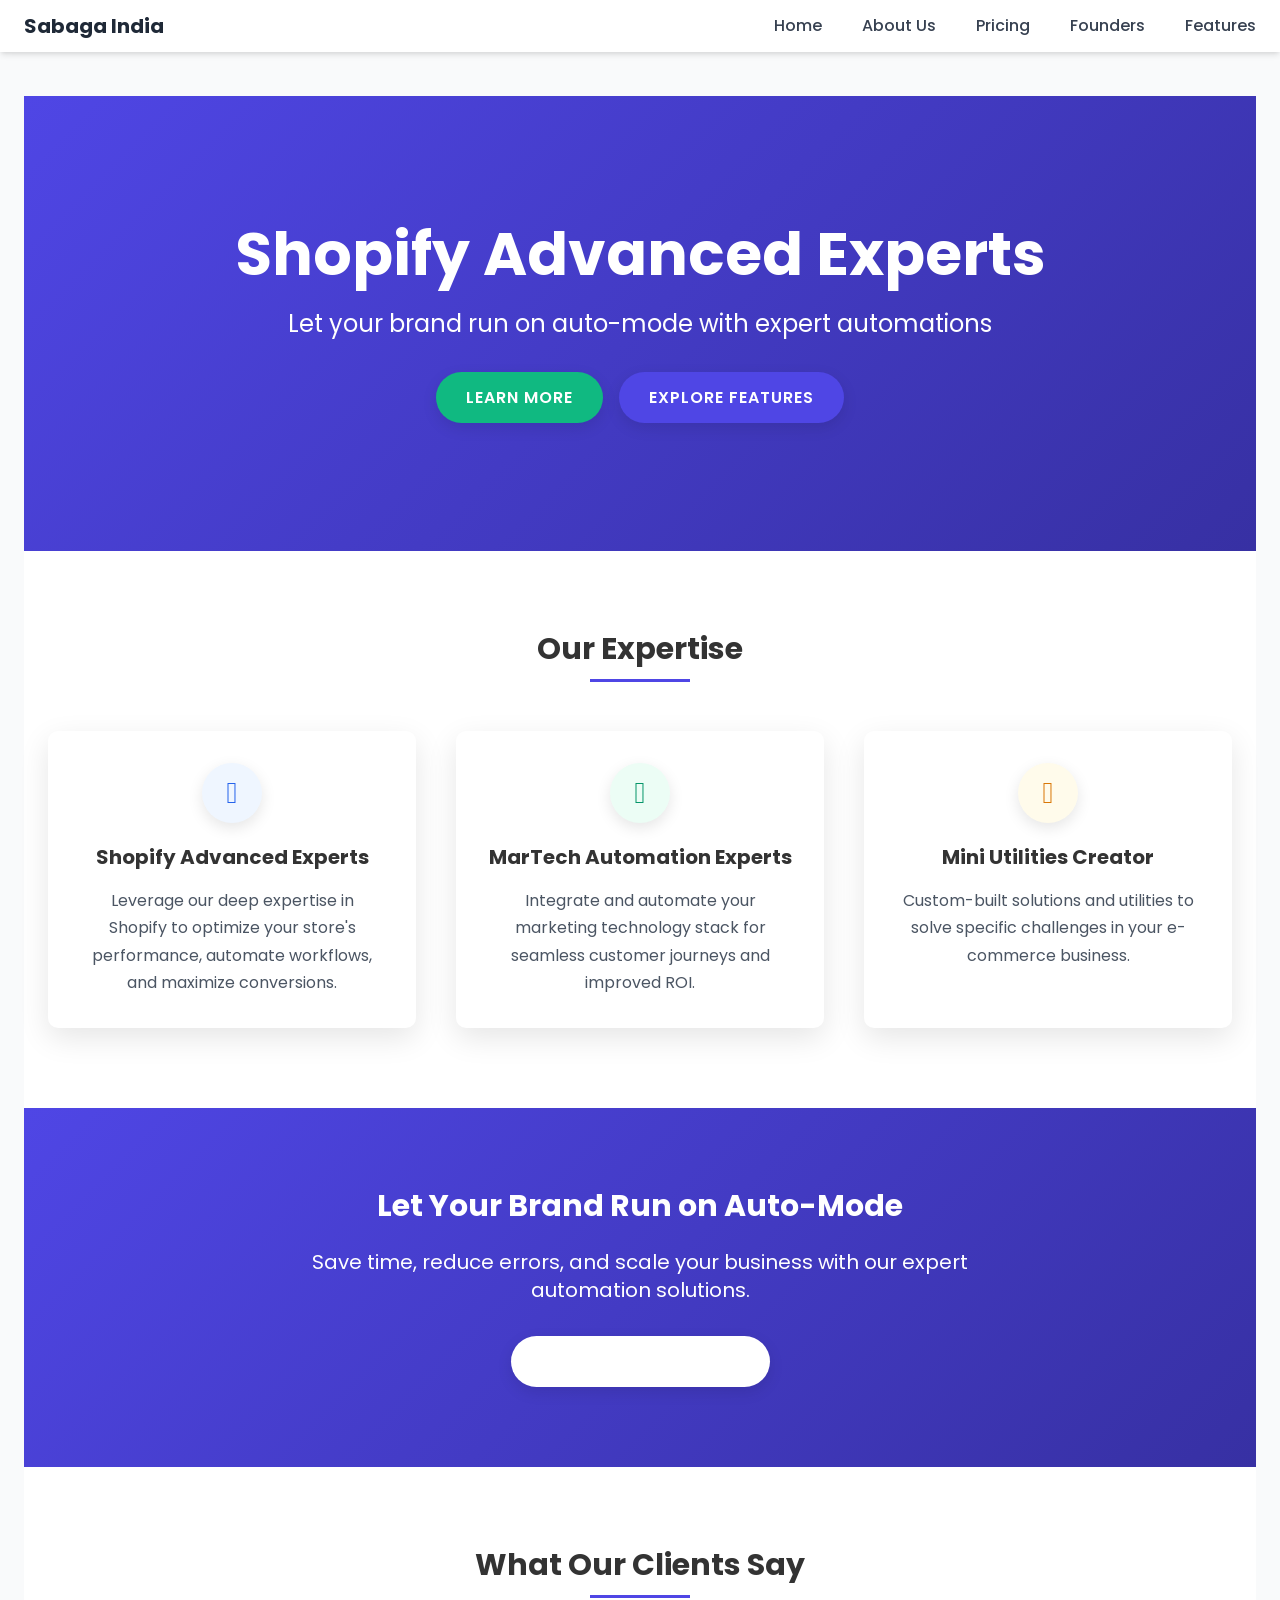
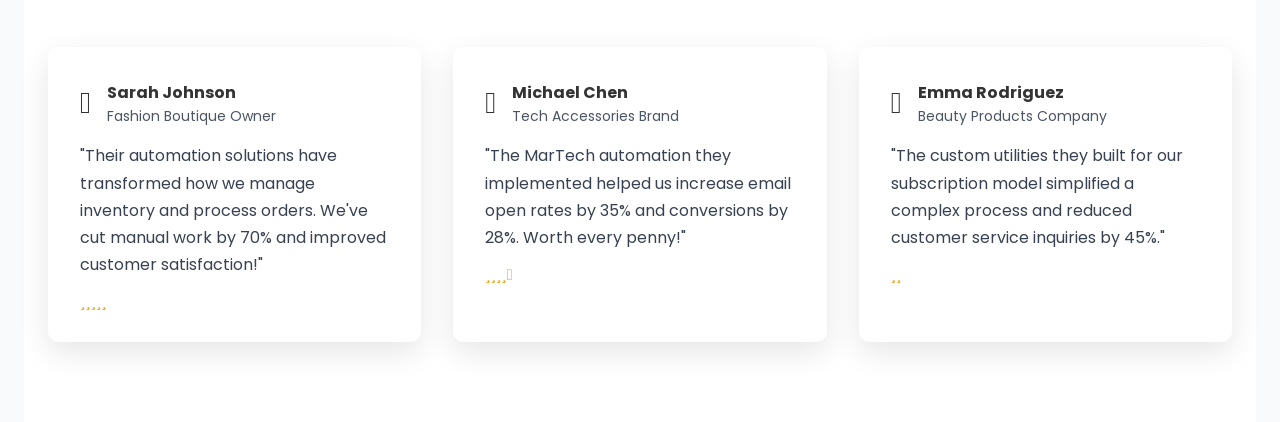
==== commit dfc3c110: "push" ====
--- a/index.html
+++ b/index.html
@@ -1,308 +1,275 @@
 <!DOCTYPE html>
 <html lang="en">
+
 <head>
-    <meta charset="UTF-8">
-    <meta name="viewport" content="width=device-width, initial-scale=1.0">
+    <meta charset="UTF-8" />
+    <meta name="viewport" content="width=device-width, initial-scale=1" />
     <title>Shopify Advanced Experts | MarTech Automation</title>
-    <link href="css/tailwind.min.css" rel="stylesheet">
-    <link rel="stylesheet" href="css/all.min.css">
-    <link rel="preconnect" href="https://fonts.googleapis.com">
-    <link rel="preconnect" href="https://fonts.gstatic.com" crossorigin>
-    <link href="https://fonts.googleapis.com/css2?family=Poppins:wght@300;400;500;600;700&display=swap" rel="stylesheet">
+    <link href="css/tailwind.css" rel="stylesheet" />
+    <link rel="stylesheet" href="css/all.min.css" />
+    <link rel="preconnect" href="https://fonts.googleapis.com" />
+    <link rel="preconnect" href="https://fonts.gstatic.com" crossorigin />
+    <link href="https://fonts.googleapis.com/css2?family=Poppins:wght@300;400;500;600;700&display=swap" rel="stylesheet" />
     <style>
-        /* Custom Styles */
         :root {
-            --primary: #4F46E5;
-            --primary-dark: #3730A3;
-            --secondary: #10B981;
-            --accent: #F59E0B;
-            --dark: #1F2937;
-            --light: #F3F4F6;
-        }
-
+          --primary: #4F46E5;
+          --primary-dark: #3730A3;
+          --secondary: #10B981;
+          --accent: #F59E0B;
+          --dark: #1F2937;
+          --light: #F3F4F6;
+        }
+    
         body {
-            font-family: 'Poppins', sans-serif;
-            color: #333;
-            line-height: 1.7;
-        }
-
-        .section {
-            padding: 5rem 2rem;
-        }
-
-        .hero {
-            background: linear-gradient(135deg, #4F46E5 0%, #3730A3 100%);
-            color: white;
-            padding: 8rem 2rem;
-        }
-
+          font-family: 'Poppins', sans-serif;
+          color: #333;
+          line-height: 1.7;
+          background-color: #f9fafb;
+        }
+    
         .nav-link {
-            position: relative;
-            transition: all 0.3s ease;
-        }
-
+          position: relative;
+          transition: all 0.3s ease;
+        }
+    
         .nav-link:after {
-            content: '';
-            position: absolute;
-            width: 0;
-            height: 2px;
-            bottom: -4px;
-            left: 0;
-            background-color: var(--primary);
-            transition: width 0.3s ease;
-        }
-
+          content: '';
+          position: absolute;
+          width: 0;
+          height: 2px;
+          bottom: -4px;
+          left: 0;
+          background-color: var(--primary);
+          transition: width 0.3s ease;
+        }
+    
         .nav-link:hover:after {
-            width: 100%;
-        }
-
+          width: 100%;
+        }
+    
+        .btn {
+          padding: 12px 30px;
+          border-radius: 30px;
+          font-weight: 600;
+          transition: all 0.3s ease;
+          text-transform: uppercase;
+          letter-spacing: 1px;
+          box-shadow: 0 5px 15px rgba(0, 0, 0, 0.1);
+          cursor: pointer;
+          display: inline-block;
+          text-align: center;
+          text-decoration: none;
+        }
+    
+        .btn-primary {
+          background-color: var(--primary);
+          color: white;
+        }
+    
+        .btn-primary:hover {
+          background-color: var(--primary-dark);
+          transform: translateY(-3px);
+          box-shadow: 0 8px 20px rgba(0, 0, 0, 0.15);
+        }
+    
+        .btn-secondary {
+          background-color: var(--secondary);
+          color: white;
+        }
+    
+        .btn-secondary:hover {
+          background-color: #0ea271;
+          transform: translateY(-3px);
+          box-shadow: 0 8px 20px rgba(0, 0, 0, 0.15);
+        }
+    
+        .section-title {
+          position: relative;
+          margin-bottom: 3rem;
+          font-weight: 700;
+        }
+    
+        .section-title:after {
+          content: '';
+          position: absolute;
+          width: 100px;
+          height: 3px;
+          background-color: var(--primary);
+          bottom: -15px;
+          left: 0;
+        }
+    
+        .section-title.centered:after {
+          left: 50%;
+          transform: translateX(-50%);
+        }
+    
         .card {
-            border-radius: 10px;
-            box-shadow: 0 10px 30px rgba(0, 0, 0, 0.1);
-            transition: all 0.3s ease;
-            overflow: hidden;
-        }
-
+          border-radius: 10px;
+          box-shadow: 0 10px 30px rgba(0, 0, 0, 0.1);
+          transition: all 0.3s ease;
+          overflow: hidden;
+          background-color: white;
+        }
+    
         .card:hover {
-            transform: translateY(-10px);
-            box-shadow: 0 15px 35px rgba(0, 0, 0, 0.15);
-        }
-
+          transform: translateY(-10px);
+          box-shadow: 0 15px 35px rgba(0, 0, 0, 0.15);
+        }
+    
         .feature-icon {
-            width: 60px;
-            height: 60px;
-            display: flex;
-            align-items: center;
-            justify-content: center;
-            border-radius: 50%;
-            margin-bottom: 20px;
-            box-shadow: 0 5px 15px rgba(0, 0, 0, 0.1);
-        }
-
-        .btn {
-            padding: 12px 30px;
-            border-radius: 30px;
-            font-weight: 600;
-            transition: all 0.3s ease;
-            text-transform: uppercase;
-            letter-spacing: 1px;
-            box-shadow: 0 5px 15px rgba(0, 0, 0, 0.1);
-        }
-
-        .btn-primary {
-            background-color: var(--primary);
-            color: white;
-        }
-
-        .btn-primary:hover {
-            background-color: var(--primary-dark);
-            transform: translateY(-3px);
-            box-shadow: 0 8px 20px rgba(0, 0, 0, 0.15);
-        }
-        
-        .btn-secondary {
-            background-color: var(--secondary);
-            color: white;
-        }
-        
-        .btn-secondary:hover {
-            background-color: #0EA271;
-            transform: translateY(-3px);
-            box-shadow: 0 8px 20px rgba(0, 0, 0, 0.15);
-        }
-
-        .section-title {
-            position: relative;
-            margin-bottom: 3rem;
-            font-weight: 700;
-        }
-
-        .section-title:after {
-            content: '';
-            position: absolute;
-            width: 100px;
-            height: 3px;
-            background-color: var(--primary);
-            bottom: -15px;
-            left: 0;
-        }
-
-        .section-title.centered:after {
-            left: 50%;
-            transform: translateX(-50%);
-        }
-
-        /* Page Content */
-        .page {
-            display: none;
-        }
-
-        .active {
-            display: block;
-        }
-
-        /* Pricing Table */
-        .pricing-table {
-            position: relative;
-            transition: all 0.3s ease;
-        }
-
-        .pricing-table.highlighted {
-            transform: scale(1.05);
-            box-shadow: 0 20px 40px rgba(0, 0, 0, 0.15);
-            z-index: 1;
-            border: 2px solid var(--primary);
-        }
-
-        /* Timeline */
+          width: 60px;
+          height: 60px;
+          display: flex;
+          align-items: center;
+          justify-content: center;
+          border-radius: 50%;
+          margin-bottom: 20px;
+          box-shadow: 0 5px 15px rgba(0, 0, 0, 0.1);
+        }
+    
+        .gradient-bg {
+          background: linear-gradient(135deg, var(--primary) 0%, var(--primary-dark) 100%);
+        }
+    
+        .text-gradient {
+          background: linear-gradient(135deg, var(--primary) 0%, var(--secondary) 100%);
+          -webkit-background-clip: text;
+          background-clip: text;
+          color: transparent;
+        }
+    
         .timeline {
-            position: relative;
-        }
-
+          position: relative;
+        }
+    
         .timeline:before {
-            content: '';
-            position: absolute;
-            left: 50%;
-            top: 0;
-            bottom: 0;
-            width: 2px;
-            background-color: #e5e7eb;
-            transform: translateX(-50%);
-        }
-
+          content: '';
+          position: absolute;
+          left: 50%;
+          top: 0;
+          bottom: 0;
+          width: 2px;
+          background-color: #e5e7eb;
+          transform: translateX(-50%);
+        }
+    
         .timeline-item {
-            position: relative;
-            margin-bottom: 40px;
-        }
-
+          position: relative;
+          margin-bottom: 40px;
+        }
+    
         .timeline-content {
-            position: relative;
-            width: calc(50% - 30px);
-            padding: 20px;
-            background-color: white;
-            border-radius: 8px;
-            box-shadow: 0 5px 15px rgba(0, 0, 0, 0.1);
-        }
-
+          position: relative;
+          width: calc(50% - 30px);
+          padding: 20px;
+          background-color: white;
+          border-radius: 8px;
+          box-shadow: 0 5px 15px rgba(0, 0, 0, 0.1);
+        }
+    
         .timeline-item:nth-child(odd) .timeline-content {
-            margin-left: auto;
-        }
-
+          margin-left: auto;
+        }
+    
         .timeline-content:before {
-            content: '';
-            position: absolute;
-            top: 20px;
-            width: 30px;
-            height: 2px;
-            background-color: #e5e7eb;
-        }
-
+          content: '';
+          position: absolute;
+          top: 20px;
+          width: 30px;
+          height: 2px;
+          background-color: #e5e7eb;
+        }
+    
         .timeline-item:nth-child(odd) .timeline-content:before {
+          left: -30px;
+        }
+    
+        .timeline-item:nth-child(even) .timeline-content:before {
+          right: -30px;
+        }
+    
+        .timeline-date {
+          position: absolute;
+          top: 0;
+          width: 120px;
+          padding: 5px 10px;
+          background-color: var(--primary);
+          color: white;
+          border-radius: 5px;
+          text-align: center;
+          font-size: 0.9rem;
+        }
+    
+        .timeline-item:nth-child(odd) .timeline-date {
+          left: -150px;
+        }
+    
+        .timeline-item:nth-child(even) .timeline-date {
+          right: -150px;
+        }
+    
+        .fade-in {
+          opacity: 0;
+          animation: fadeIn 0.5s ease forwards;
+        }
+    
+        @keyframes fadeIn {
+          from {
+            opacity: 0;
+            transform: translateY(20px);
+          }
+    
+          to {
+            opacity: 1;
+            transform: translateY(0);
+          }
+        }
+    
+        @media (max-width: 768px) {
+          .timeline:before {
+            left: 20px;
+          }
+    
+          .timeline-content {
+            width: calc(100% - 60px);
+            margin-left: 60px !important;
+          }
+    
+          .timeline-item:nth-child(odd) .timeline-content:before,
+          .timeline-item:nth-child(even) .timeline-content:before {
             left: -30px;
-        }
-
-        .timeline-item:nth-child(even) .timeline-content:before {
-            right: -30px;
-        }
-
-        .timeline-date {
-            position: absolute;
-            top: 0;
-            width: 120px;
-            padding: 5px 10px;
-            background-color: var(--primary);
-            color: white;
-            border-radius: 5px;
-            text-align: center;
-            font-size: 0.9rem;
-        }
-
-        .timeline-item:nth-child(odd) .timeline-date {
-            left: -150px;
-        }
-
-        .timeline-item:nth-child(even) .timeline-date {
-            right: -150px;
-        }
-
-        /* Animation Classes */
-        .fade-in {
-            opacity: 0;
-            animation: fadeIn 0.5s ease forwards;
-        }
-
-        @keyframes fadeIn {
-            from { opacity: 0; transform: translateY(20px); }
-            to { opacity: 1; transform: translateY(0); }
-        }
-
-        /* Responsive */
-        @media (max-width: 768px) {
-            .timeline:before {
-                left: 20px;
-            }
-
-            .timeline-content {
-                width: calc(100% - 60px);
-                margin-left: 60px !important;
-            }
-
-            .timeline-item:nth-child(odd) .timeline-content:before,
-            .timeline-item:nth-child(even) .timeline-content:before {
-                left: -30px;
-                right: auto;
-            }
-
-            .timeline-item:nth-child(odd) .timeline-date,
-            .timeline-item:nth-child(even) .timeline-date {
-                left: 20px;
-                right: auto;
-                top: -30px;
-                width: auto;
-            }
-        }
-
-        /* Utility Classes */
-        .gradient-bg {
-            background: linear-gradient(135deg, var(--primary) 0%, var(--primary-dark) 100%);
-        }
-
-        .text-gradient {
-            background: linear-gradient(135deg, var(--primary) 0%, var(--secondary) 100%);
-            -webkit-background-clip: text;
-            background-clip: text;
-            color: transparent;
-        }
-        
-        /* Animation for page transitions */
-        .page-transition {
-            animation: fadeEffect 0.5s;
-        }
-        
-        @keyframes fadeEffect {
-            from { opacity: 0; }
-            to { opacity: 1; }
+            right: auto;
+          }
+    
+          .timeline-item:nth-child(odd) .timeline-date,
+          .timeline-item:nth-child(even) .timeline-date {
+            left: 20px;
+            right: auto;
+            top: -30px;
+            width: auto;
+          }
         }
     </style>
 </head>
+
 <body class="bg-gray-50">
-    <!-- Navigation Bar -->
     <nav class="bg-white shadow-md fixed w-full z-10">
         <div class="container mx-auto px-6 py-3 flex justify-between items-center">
             <div class="flex items-center">
                 <span class="text-xl font-bold text-gray-800">
-                    <span class="text-primary">Shopify</span><span class="text-secondary">Experts</span>
+          <span class="text-primary">Sabaga India</span>
                 </span>
             </div>
-            
+
             <div class="hidden md:flex space-x-10">
                 <a href="#home" class="nav-link text-gray-700 hover:text-primary font-medium navBtn" onclick="showPage('home')">Home</a>
-                <a href="#about" class="nav-link text-gray-700 hover:text-primary font-medium navBtn" onclick="showPage('about')">About</a>
+                <a href="#about" class="nav-link text-gray-700 hover:text-primary font-medium navBtn" onclick="showPage('about')">About Us</a>
                 <a href="#pricing" class="nav-link text-gray-700 hover:text-primary font-medium navBtn" onclick="showPage('pricing')">Pricing</a>
                 <a href="#founders" class="nav-link text-gray-700 hover:text-primary font-medium navBtn" onclick="showPage('founders')">Founders</a>
                 <a href="#features" class="nav-link text-gray-700 hover:text-primary font-medium navBtn" onclick="showPage('features')">Features</a>
             </div>
-            
+
             <div class="md:hidden flex items-center">
                 <button id="mobile-menu-button" class="outline-none">
                     <svg class="w-6 h-6 text-gray-700" fill="none" stroke="currentColor" viewBox="0 0 24 24" xmlns="http://www.w3.org/2000/svg">
@@ -311,800 +278,60 @@
                 </button>
             </div>
         </div>
-        
-        <!-- Mobile Menu -->
+
         <div id="mobile-menu" class="hidden md:hidden bg-white py-3 px-6 shadow-inner">
             <a href="#home" class="block py-2 text-gray-700 hover:text-primary font-medium navBtn" onclick="showPage('home')">Home</a>
-            <a href="#about" class="block py-2 text-gray-700 hover:text-primary font-medium navBtn" onclick="showPage('about')">About</a>
+            <a href="#about" class="block py-2 text-gray-700 hover:text-primary font-medium navBtn" onclick="showPage('about')">About Us</a>
             <a href="#pricing" class="block py-2 text-gray-700 hover:text-primary font-medium navBtn" onclick="showPage('pricing')">Pricing</a>
             <a href="#founders" class="block py-2 text-gray-700 hover:text-primary font-medium navBtn" onclick="showPage('founders')">Founders</a>
             <a href="#features" class="block py-2 text-gray-700 hover:text-primary font-medium navBtn" onclick="showPage('features')">Features</a>
         </div>
     </nav>
 
-    <!-- Home Page -->
-    <div id="home" class="page active page-transition">
-        <!-- Hero Section -->
-        <section class="hero">
-            <div class="container mx-auto px-6">
-                <div class="flex flex-col items-center justify-center text-center">
-                    <h1 class="text-4xl md:text-5xl lg:text-6xl font-bold mb-6">Shopify Advanced Experts</h1>
-                    <p class="text-xl md:text-2xl max-w-3xl mb-8">Let your brand run on auto-mode with expert automations</p>
-                    <div class="flex flex-col sm:flex-row space-y-4 sm:space-y-0 sm:space-x-4">
-                        <a href="#about" class="btn btn-secondary" onclick="showPage('about')">Learn More</a>
-                        <a href="#features" class="btn btn-primary" onclick="showPage('features')">Explore Features</a>
-                    </div>
-                </div>
-            </div>
-        </section>
-
-        <!-- Services Section -->
-        <section class="section bg-white">
-            <div class="container mx-auto px-6">
-                <h2 class="section-title text-3xl text-center centered">Our Expertise</h2>
-                
-                <div class="grid grid-cols-1 md:grid-cols-3 gap-10 mt-16">
-                    <!-- Service 1 -->
-                    <div class="card bg-white p-8 text-center">
-                        <div class="feature-icon mx-auto bg-blue-50">
-                            <i class="fas fa-store text-3xl text-blue-600"></i>
-                        </div>
-                        <h3 class="text-xl font-bold mb-4">Shopify Advanced Experts</h3>
-                        <p class="text-gray-600">Leverage our deep expertise in Shopify to optimize your store's performance, automate workflows, and maximize conversions.</p>
-                    </div>
-                    
-                    <!-- Service 2 -->
-                    <div class="card bg-white p-8 text-center">
-                        <div class="feature-icon mx-auto bg-green-50">
-                            <i class="fas fa-robot text-3xl text-green-600"></i>
-                        </div>
-                        <h3 class="text-xl font-bold mb-4">MarTech Automation Experts</h3>
-                        <p class="text-gray-600">Integrate and automate your marketing technology stack for seamless customer journeys and improved ROI.</p>
-                    </div>
-                    
-                    <!-- Service 3 -->
-                    <div class="card bg-white p-8 text-center">
-                        <div class="feature-icon mx-auto bg-yellow-50">
-                            <i class="fas fa-tools text-3xl text-yellow-600"></i>
-                        </div>
-                        <h3 class="text-xl font-bold mb-4">Mini Utilities Creator</h3>
-                        <p class="text-gray-600">Custom-built solutions and utilities to solve specific challenges in your e-commerce business.</p>
-                    </div>
-                </div>
-            </div>
-        </section>
-
-        <!-- CTA Section -->
-        <section class="section gradient-bg text-white">
-            <div class="container mx-auto px-6 text-center">
-                <h2 class="text-3xl font-bold mb-6">Let Your Brand Run on Auto-Mode</h2>
-                <p class="text-xl max-w-3xl mx-auto mb-8">Save time, reduce errors, and scale your business with our expert automation solutions.</p>
-                <a href="#pricing" class="btn bg-white text-primary hover:bg-gray-100" onclick="showPage('pricing')">View Plans & Pricing</a>
-            </div>
-        </section>
-
-        <!-- Testimonials -->
-        <section class="section bg-white">
-            <div class="container mx-auto px-6">
-                <h2 class="section-title text-3xl text-center centered">What Our Clients Say</h2>
-                
-                <div class="grid grid-cols-1 md:grid-cols-2 lg:grid-cols-3 gap-8 mt-16">
-                    <!-- Testimonial 1 -->
-                    <div class="card bg-gray-50 p-8">
-                        <div class="flex items-center mb-4">
-                            <i class="fas fa-quote-left text-3xl text-primary mr-4"></i>
-                            <div>
-                                <h4 class="font-bold">Sarah Johnson</h4>
-                                <p class="text-gray-600 text-sm">Fashion Boutique Owner</p>
-                            </div>
-                        </div>
-                        <p class="text-gray-700">"Their automation solutions have transformed how we manage inventory and process orders. We've cut manual work by 70% and improved customer satisfaction!"</p>
-                        <div class="mt-4 flex">
-                            <i class="fas fa-star text-yellow-500"></i>
-                            <i class="fas fa-star text-yellow-500"></i>
-                            <i class="fas fa-star text-yellow-500"></i>
-                            <i class="fas fa-star text-yellow-500"></i>
-                            <i class="fas fa-star text-yellow-500"></i>
-                        </div>
-                    </div>
-                    
-                    <!-- Testimonial 2 -->
-                    <div class="card bg-gray-50 p-8">
-                        <div class="flex items-center mb-4">
-                            <i class="fas fa-quote-left text-3xl text-primary mr-4"></i>
-                            <div>
-                                <h4 class="font-bold">Michael Chen</h4>
-                                <p class="text-gray-600 text-sm">Tech Accessories Brand</p>
-                            </div>
-                        </div>
-                        <p class="text-gray-700">"The MarTech automation they implemented helped us increase email open rates by 35% and conversions by 28%. Worth every penny!"</p>
-                        <div class="mt-4 flex">
-                            <i class="fas fa-star text-yellow-500"></i>
-                            <i class="fas fa-star text-yellow-500"></i>
-                            <i class="fas fa-star text-yellow-500"></i>
-                            <i class="fas fa-star text-yellow-500"></i>
-                            <i class="fas fa-star-half-alt text-yellow-500"></i>
-                        </div>
-                    </div>
-                    
-                    <!-- Testimonial 3 -->
-                    <div class="card bg-gray-50 p-8">
-                        <div class="flex items-center mb-4">
-                            <i class="fas fa-quote-left text-3xl text-primary mr-4"></i>
-                            <div>
-                                <h4 class="font-bold">Emma Rodriguez</h4>
-                                <p class="text-gray-600 text-sm">Beauty Products Company</p>
-                            </div>
-                        </div>
-                        <p class="text-gray-700">"The custom utilities they built for our subscription model simplified a complex process and reduced customer service inquiries by 45%."</p>
-                        <div class="mt-4 flex">
-                            <i class="fas fa-star text-yellow-500"></i>
-                            <i class="fas fa-star text-yellow-500"></i>
-                            <i class="fas fa-star text-yellow-500"></i>
-                            <i class="fas fa-star text-yellow-500"></i>
-                            <i class="fas fa-star text-yellow-500"></i>
-                        </div>
-                    </div>
-                </div>
-            </div>
-        </section>
-    </div>
-
-    <!-- About Page -->
-    <div id="about" class="page page-transition pt-24">
-        <section class="section bg-white">
-            <div class="container mx-auto px-6">
-                <h2 class="section-title text-3xl">About Us</h2>
-                
-                <div class="grid grid-cols-1 md:grid-cols-2 gap-12 mt-16 items-center">
-                    <div>
-                        <p class="text-gray-700 mb-6">Founded in 2018, our team of Shopify and marketing technology experts has helped hundreds of brands automate their operations and scale their businesses.</p>
-                        
-                        <p class="text-gray-700 mb-6">We specialize in building advanced automation solutions that help e-commerce businesses save time, reduce errors, and provide better customer experiences.</p>
-                        
-                        <p class="text-gray-700 mb-6">Our approach combines deep technical knowledge with practical business experience, allowing us to create solutions that deliver real results.</p>
-                    </div>
-                    
-                    <div class="bg-gray-100 p-8 rounded-lg">
-                        <h3 class="text-2xl font-bold mb-6">Our Mission</h3>
-                        <p class="text-gray-700 mb-6">To empower e-commerce businesses with cutting-edge automation solutions that free up time, reduce manual work, and enable sustainable growth.</p>
-                        
-                        <h3 class="text-2xl font-bold mb-6">Our Vision</h3>
-                        <p class="text-gray-700">A world where e-commerce brands can focus on creativity and strategy while technology handles repetitive tasks and processes.</p>
-                    </div>
-                </div>
-            </div>
-        </section>
-        
-        <section class="section bg-gray-50">
-            <div class="container mx-auto px-6">
-                <h2 class="section-title text-3xl">Our Process</h2>
-                
-                <div class="mt-16">
-                    <div class="grid grid-cols-1 md:grid-cols-4 gap-8">
-                        <!-- Step 1 -->
-                        <div class="bg-white p-8 rounded-lg shadow-md text-center">
-                            <div class="w-16 h-16 bg-blue-100 rounded-full flex items-center justify-center mx-auto mb-6">
-                                <span class="text-blue-600 text-2xl font-bold">1</span>
-                            </div>
-                            <h3 class="text-xl font-bold mb-4">Discovery</h3>
-                            <p class="text-gray-600">We learn about your business, challenges, and goals to identify automation opportunities.</p>
-                        </div>
-                        
-                        <!-- Step 2 -->
-                        <div class="bg-white p-8 rounded-lg shadow-md text-center">
-                            <div class="w-16 h-16 bg-blue-100 rounded-full flex items-center justify-center mx-auto mb-6">
-                                <span class="text-blue-600 text-2xl font-bold">2</span>
-                            </div>
-                            <h3 class="text-xl font-bold mb-4">Strategy</h3>
-                            <p class="text-gray-600">We create a tailored automation strategy aligned with your business objectives.</p>
-                        </div>
-                        
-                        <!-- Step 3 -->
-                        <div class="bg-white p-8 rounded-lg shadow-md text-center">
-                            <div class="w-16 h-16 bg-blue-100 rounded-full flex items-center justify-center mx-auto mb-6">
-                                <span class="text-blue-600 text-2xl font-bold">3</span>
-                            </div>
-                            <h3 class="text-xl font-bold mb-4">Implementation</h3>
-                            <p class="text-gray-600">We build and integrate custom solutions into your existing workflow.</p>
-                        </div>
-                        
-                        <!-- Step 4 -->
-                        <div class="bg-white p-8 rounded-lg shadow-md text-center">
-                            <div class="w-16 h-16 bg-blue-100 rounded-full flex items-center justify-center mx-auto mb-6">
-                                <span class="text-blue-600 text-2xl font-bold">4</span>
-                            </div>
-                            <h3 class="text-xl font-bold mb-4">Optimization</h3>
-                            <p class="text-gray-600">We continuously monitor and refine your automations for optimal performance.</p>
-                        </div>
-                    </div>
-                </div>
-            </div>
-        </section>
-    </div>
-
-    <!-- Pricing Page -->
-    <div id="pricing" class="page page-transition pt-24">
-        <section class="section bg-white">
-            <div class="container mx-auto px-6">
-                <h2 class="section-title text-3xl text-center centered">Pricing Plans</h2>
-                <p class="text-gray-600 text-center max-w-3xl mx-auto mt-6">Choose the plan that fits your business needs. All plans include consultation, implementation, and ongoing support.</p>
-                
-                <div class="grid grid-cols-1 md:grid-cols-3 gap-8 mt-16">
-                    <!-- Basic Plan -->
-                    <div class="pricing-table bg-white p-8 rounded-lg shadow-md">
-                        <div class="text-center mb-6">
-                            <h3 class="text-xl font-bold">Starter</h3>
-                            <div class="mt-4 mb-6">
-                                <span class="text-4xl font-bold">$997</span>
-                                <span class="text-gray-600">/month</span>
-                            </div>
-                            <p class="text-gray-600">Perfect for small Shopify stores looking to start automating.</p>
-                        </div>
-                        
-                        <div class="border-t border-gray-200 pt-6">
-                            <ul class="space-y-3">
-                                <li class="flex items-center">
-                                    <i class="fas fa-check text-green-500 mr-3"></i>
-                                    <span>Basic Shopify Automation</span>
-                                </li>
-                                <li class="flex items-center">
-                                    <i class="fas fa-check text-green-500 mr-3"></i>
-                                    <span>Email Marketing Integration</span>
-                                </li>
-                                <li class="flex items-center">
-                                    <i class="fas fa-check text-green-500 mr-3"></i>
-                                    <span>Inventory Alerts</span>
-                                </li>
-                                <li class="flex items-center">
-                                    <i class="fas fa-check text-green-500 mr-3"></i>
-                                    <span>2 Custom Automation Flows</span>
-                                </li>
-                                <li class="flex items-center text-gray-400">
-                                    <i class="fas fa-times mr-3"></i>
-                                    <span>Advanced MarTech Integration</span>
-                                </li>
-                                <li class="flex items-center text-gray-400">
-                                    <i class="fas fa-times mr-3"></i>
-                                    <span>Custom Utilities</span>
-                                </li>
-                            </ul>
-                        </div>
-                        
-                        <div class="mt-8 text-center">
-                            <a href="#" class="btn btn-primary w-full">Get Started</a>
-                        </div>
-                    </div>
-                    
-                    <!-- Pro Plan -->
-                    <div class="pricing-table highlighted bg-white p-8 rounded-lg shadow-md">
-                        <div class="absolute top-0 right-0 bg-primary text-white px-4 py-1 rounded-bl-lg font-medium">
-                            POPULAR
-                        </div>
-                        
-                        <div class="text-center mb-6">
-                            <h3 class="text-xl font-bold">Professional</h3>
-                            <div class="mt-4 mb-6">
-                                <span class="text-4xl font-bold">$2,497</span>
-                                <span class="text-gray-600">/month</span>
-                            </div>
-                            <p class="text-gray-600">Comprehensive automation for growing Shopify businesses.</p>
-                        </div>
-                        
-                        <div class="border-t border-gray-200 pt-6">
-                            <ul class="space-y-3">
-                                <li class="flex items-center">
-                                    <i class="fas fa-check text-green-500 mr-3"></i>
-                                    <span>Advanced Shopify Automation</span>
-                                </li>
-                                <li class="flex items-center">
-                                    <i class="fas fa-check text-green-500 mr-3"></i>
-                                    <span>Full MarTech Integration</span>
-                                </li>
-                                <li class="flex items-center">
-                                    <i class="fas fa-check text-green-500 mr-3"></i>
-                                    <span>Inventory Management System</span>
-                                </li>
-                                <li class="flex items-center">
-                                    <i class="fas fa-check text-green-500 mr-3"></i>
-                                    <span>5 Custom Automation Flows</span>
-                                </li>
-                                <li class="flex items-center">
-                                    <i class="fas fa-check text-green-500 mr-3"></i>
-                                    <span>2 Custom Utilities</span>
-                                </li>
-                                <li class="flex items-center text-gray-400">
-                                    <i class="fas fa-times mr-3"></i>
-                                    <span>AI-Powered Recommendations</span>
-                                </li>
-                            </ul>
-                        </div>
-                        
-                        <div class="mt-8 text-center">
-                            <a href="#" class="btn btn-primary w-full">Get Started</a>
-                        </div>
-                    </div>
-                    
-                    <!-- Enterprise Plan -->
-                    <div class="pricing-table bg-white p-8 rounded-lg shadow-md">
-                        <div class="text-center mb-6">
-                            <h3 class="text-xl font-bold">Enterprise</h3>
-                            <div class="mt-4 mb-6">
-                                <span class="text-4xl font-bold">$4,997</span>
-                                <span class="text-gray-600">/month</span>
-                            </div>
-                            <p class="text-gray-600">Complete automation ecosystem for large Shopify stores.</p>
-                        </div>
-                        
-                        <div class="border-t border-gray-200 pt-6">
-                            <ul class="space-y-3">
-                                <li class="flex items-center">
-                                    <i class="fas fa-check text-green-500 mr-3"></i>
-                                    <span>Enterprise Shopify Automation</span>
-                                </li>
-                                <li class="flex items-center">
-                                    <i class="fas fa-check text-green-500 mr-3"></i>
-                                    <span>Advanced MarTech Ecosystem</span>
-                                </li>
-                                <li class="flex items-center">
-                                    <i class="fas fa-check text-green-500 mr-3"></i>
-                                    <span>Predictive Inventory System</span>
-                                </li>
-                                <li class="flex items-center">
-                                    <i class="fas fa-check text-green-500 mr-3"></i>
-                                    <span>Unlimited Automation Flows</span>
-                                </li>
-                                <li class="flex items-center">
-                                    <i class="fas fa-check text-green-500 mr-3"></i>
-                                    <span>5 Custom Utilities</span>
-                                </li>
-                                <li class="flex items-center">
-                                    <i class="fas fa-check text-green-500 mr-3"></i>
-                                    <span>AI-Powered Recommendations</span>
-                                </li>
-                            </ul>
-                        </div>
-                        
-                        <div class="mt-8 text-center">
-                            <a href="#" class="btn btn-primary w-full">Get Started</a>
-                        </div>
-                    </div>
-                </div>
-            </div>
-        </section>
-        
-        <section class="section bg-gray-50">
-            <div class="container mx-auto px-6">
-                <h2 class="text-3xl font-bold text-center mb-10">Frequently Asked Questions</h2>
-                
-                <div class="max-w-3xl mx-auto">
-                    <!-- FAQ Item 1 -->
-                    <div class="mb-6">
-                        <h3 class="text-lg font-bold mb-2">What kind of businesses do you work with?</h3>
-                        <p class="text-gray-700">We work with Shopify stores of all sizes, from small businesses to enterprise-level brands. Our solutions are tailored to each client's specific needs and industry.</p>
-                    </div>
-                    
-                    <!-- FAQ Item 2 -->
-                    <div class="mb-6">
-                        <h3 class="text-lg font-bold mb-2">How long does implementation typically take?</h3>
-                        <p class="text-gray-700">Implementation time varies depending on the complexity of your needs. Basic automations can be set up in 1-2 weeks, while more complex systems may take 4-8 weeks.</p>
-                    </div>
-                    
-                    <!-- FAQ Item 3 -->
-                    <div class="mb-6">
-                        <h3 class="text-lg font-bold mb-2">Do you offer custom solutions outside of your packages?</h3>
-                        <p class="text-gray-700">Yes, we offer fully custom solutions for businesses with specific needs that aren't covered by our standard packages. Contact us for a custom quote.</p>
-                    </div>
-                    
-                    <!-- FAQ Item 4 -->
-                    <div>
-                        <h3 class="text-lg font-bold mb-2">What support is included with your services?</h3>
-                        <p class="text-gray-700">All our plans include regular check-ins, performance monitoring, and priority support. Enterprise plans also include dedicated account management.</p>
-                    </div>
-                </div>
-            </div>
-        </section>
-    </div>
-
-    <!-- Founders Page -->
-    <div id="founders" class="page page-transition pt-24">
-        <section class="section bg-white">
-            <div class="container mx-auto px-6">
-                <h2 class="section-title text-3xl">Meet the Founders</h2>
-                
-                <div class="grid grid-cols-1 md:grid-cols-2 gap-16 mt-16 items-center">
-                    <!-- Founder 1 -->
-                    <div class="text-center">
-                        <div class="w-48 h-48 rounded-full overflow-hidden mx-auto mb-6 shadow-lg">
-                            <div class="bg-gray-300 w-full h-full flex items-center justify-center">
-                                <i class="fas fa-user text-6xl text-gray-500"></i>
-                            </div>
-                        </div>
-                        <h3 class="text-2xl font-bold mb-2">Alex Morgan</h3>
-                        <p class="text-primary font-medium mb-4">CEO & Tech Lead</p>
-                        <p class="text-gray-600 mb-6">Former Shopify developer with 10+ years of experience building e-commerce solutions. Alex has helped over 200 brands optimize their online stores and automation workflows.</p>
-                        <div class="flex justify-center space-x-4">
-                            <a href="#" class="text-gray-500 hover:text-primary">
-                                <i class="fab fa-linkedin text-xl"></i>
-                            </a>
-                            <a href="#" class="text-gray-500 hover:text-primary">
-                                <i class="fab fa-twitter text-xl"></i>
-                            </a>
-                            <a href="#" class="text-gray-500 hover:text-primary">
-                                <i class="fab fa-github text-xl"></i>
-                            </a>
-                        </div>
-                    </div>
-                    
-                    <!-- Founder 2 -->
-                    <div class="text-center">
-                        <div class="w-48 h-48 rounded-full overflow-hidden mx-auto mb-6 shadow-lg">
-                            <div class="bg-gray-300 w-full h-full flex items-center justify-center">
-                                <i class="fas fa-user text-6xl text-gray-500"></i>
-                            </div>
-                        </div>
-                        <h3 class="text-2xl font-bold mb-2">Jamie Taylor</h3>
-                        <p class="text-secondary font-medium mb-4">COO & Marketing Strategist</p>
-                        <p class="text-gray-600 mb-6">Marketing technology expert with a background in digital strategy for Fortune 500 companies. Jamie specializes in creating seamless customer journeys through smart automation.</p>
-                        <div class="flex justify-center space-x-4">
-                            <a href="#" class="text-gray-500 hover:text-secondary">
-                                <i class="fab fa-linkedin text-xl"></i>
-                            </a>
-                            <a href="#" class="text-gray-500 hover:text-secondary">
-                                <i class="fab fa-twitter text-xl"></i>
-                            </a>
-                            <a href="#" class="text-gray-500 hover:text-secondary">
-                                <i class="fas fa-globe text-xl"></i>
-                            </a>
-                        </div>
-                    </div>
-                </div>
-            </div>
-        </section>
-        
-        <section class="section bg-gray-50">
-            <div class="container mx-auto px-6">
-                <h2 class="section-title text-3xl">Our Story</h2>
-                
-                <div class="mt-16">
-                    <div class="timeline">
-                        <!-- Timeline Item 1 -->
-                        <div class="timeline-item">
-                            <div class="timeline-content">
-                                <div class="timeline-date">2018</div>
-                                <h3 class="text-xl font-bold mb-2">The Beginning</h3>
-                                <p class="text-gray-700">Alex and Jamie met while working on a major Shopify project and discovered their shared passion for automation and e-commerce excellence.</p>
-                            </div>
-                        </div>
-                        
-                        <!-- Timeline Item 2 -->
-                        <div class="timeline-item">
-                            <div class="timeline-content">
-                                <div class="timeline-date">2019</div>
-                                <h3 class="text-xl font-bold mb-2">First Major Client</h3>
-                                <p class="text-gray-700">Landed our first enterprise client, a fashion retailer with $10M+ in annual revenue, and helped increase their operational efficiency by 40%.</p>
-                            </div>
-                        </div>
-                        
-                        <!-- Timeline Item 3 -->
-                        <div class="timeline-item">
-                            <div class="timeline-content">
-                                <div class="timeline-date">2020</div>
-                                <h3 class="text-xl font-bold mb-2">Team Expansion</h3>
-                                <p class="text-gray-700">Expanded our team to include specialists in Shopify development, automation, and marketing technology integration.</p>
-                            </div>
-                        </div>
-                        
-                        <!-- Timeline Item 4 -->
-                        <div class="timeline-item">
-                            <div class="timeline-content">
-                                <div class="timeline-date">2021</div>
-                                <h3 class="text-xl font-bold mb-2">100th Client</h3>
-                                <p class="text-gray-700">Celebrated our 100th client success story and launched our proprietary automation framework.</p>
-                            </div>
-                        </div>
-                        
-                        <!-- Timeline Item 5 -->
-                        <div class="timeline-item">
-                            <div class="timeline-content">
-                                <div class="timeline-date">Today</div>
-                                <h3 class="text-xl font-bold mb-2">Industry Leaders</h3>
-                                <p class="text-gray-700">Now recognized as industry leaders in Shopify automation, with clients across 12 countries and a team of 25 specialists.</p>
-                            </div>
-                        </div>
-                    </div>
-                </div>
-            </div>
-        </section>
-    </div>
-
-    <!-- Features Page -->
-    <div id="features" class="page page-transition pt-24">
-        <section class="section bg-white">
-            <div class="container mx-auto px-6">
-                <h2 class="section-title text-3xl">Features & Capabilities</h2>
-                
-                <div class="grid grid-cols-1 md:grid-cols-2 lg:grid-cols-3 gap-8 mt-16">
-                    <!-- Feature 1 -->
-                    <div class="card bg-white p-8">
-                        <div class="feature-icon bg-blue-50">
-                            <i class="fas fa-shopping-cart text-3xl text-blue-600"></i>
-                        </div>
-                        <h3 class="text-xl font-bold mb-4">Advanced Shopify Integration</h3>
-                        <p class="text-gray-600">Deep integration with Shopify's API to automate order processing, inventory management, and customer communications.</p>
-                    </div>
-                    
-                    <!-- Feature 2 -->
-                    <div class="card bg-white p-8">
-                        <div class="feature-icon bg-green-50">
-                            <i class="fas fa-chart-line text-3xl text-green-600"></i>
-                        </div>
-                        <h3 class="text-xl font-bold mb-4">MarTech Ecosystem</h3>
-                        <p class="text-gray-600">Seamless integration of marketing tools including email, SMS, social media, and advertising platforms.</p>
-                    </div>
-                    
-                    <!-- Feature 3 -->
-                    <div class="card bg-white p-8">
-                        <div class="feature-icon bg-yellow-50">
-                            <i class="fas fa-box text-3xl text-yellow-600"></i>
-                        </div>
-                        <h3 class="text-xl font-bold mb-4">Inventory Automation</h3>
-                        <p class="text-gray-600">Automated inventory tracking, reorder notifications, and supplier communication systems.</p>
-                    </div>
-                    
-                    <!-- Feature 4 -->
-                    <div class="card bg-white p-8">
-                        <div class="feature-icon bg-red-50">
-                            <i class="fas fa-users text-3xl text-red-600"></i>
-                        </div>
-                        <h3 class="text-xl font-bold mb-4">Customer Journey Automation</h3>
-                        <p class="text-gray-600">Personalized customer experiences through automated messaging based on behavior and purchase history.</p>
-                    </div>
-                    
-                    <!-- Feature 5 -->
-                    <div class="card bg-white p-8">
-                        <div class="feature-icon bg-purple-50">
-                            <i class="fas fa-cogs text-3xl text-purple-600"></i>
-                        </div>
-                        <h3 class="text-xl font-bold mb-4">Custom Utilities</h3>
-                        <p class="text-gray-600">Bespoke tools and mini-applications designed to solve specific business challenges.</p>
-                    </div>
-                    
-                    <!-- Feature 6 -->
-                    <div class="card bg-white p-8">
-                        <div class="feature-icon bg-indigo-50">
-                            <i class="fas fa-brain text-3xl text-indigo-600"></i>
-                        </div>
-                        <h3 class="text-xl font-bold mb-4">AI-Powered Insights</h3>
-                        <p class="text-gray-600">Machine learning algorithms that analyze data to provide actionable business intelligence.</p>
-                    </div>
-                </div>
-            </div>
-        </section>
-        
-        <section class="section bg-gray-50">
-            <div class="container mx-auto px-6">
-                <h2 class="section-title text-3xl">Use Cases</h2>
-                
-                <div class="mt-16">
-                    <!-- Use Case 1 -->
-                    <div class="bg-white p-8 rounded-lg shadow-md mb-10">
-                        <div class="flex flex-col md:flex-row">
-                            <div class="md:w-1/3">
-                                <h3 class="text-xl font-bold mb-4">Automated Order Processing</h3>
-                                <p class="text-gray-600 mb-4">Streamline your order fulfillment workflow from purchase to delivery.</p>
-                                <ul class="text-gray-600 space-y-2 mb-6">
-                                    <li class="flex items-start">
-                                        <i class="fas fa-check-circle text-green-500 mt-1 mr-2"></i>
-                                        <span>Reduce processing time by 70%</span>
-                                    </li>
-                                    <li class="flex items-start">
-                                        <i class="fas fa-check-circle text-green-500 mt-1 mr-2"></i>
-                                        <span>Eliminate manual data entry errors</span>
-                                    </li>
-                                    <li class="flex items-start">
-                                        <i class="fas fa-check-circle text-green-500 mt-1 mr-2"></i>
-                                        <span>Automated customer notifications</span>
-                                    </li>
-                                </ul>
-                            </div>
-                            <div class="md:w-2/3 md:pl-8 border-l-0 md:border-l border-gray-200">
-                                <h4 class="font-bold mb-2">How It Works:</h4>
-                                <ol class="list-decimal list-inside text-gray-700 space-y-3">
-                                    <li>Customer places an order on your Shopify store</li>
-                                    <li>Our system automatically verifies payment and inventory</li>
-                                    <li>Order details are sent to your fulfillment system</li>
-                                    <li>Tracking information is generated and sent to the customer</li>
-                                    <li>Post-purchase follow-up sequences are triggered</li>
-                                </ol>
-                            </div>
-                        </div>
-                    </div>
-                    
-                    <!-- Use Case 2 -->
-                    <div class="bg-white p-8 rounded-lg shadow-md mb-10">
-                        <div class="flex flex-col md:flex-row">
-                            <div class="md:w-1/3">
-                                <h3 class="text-xl font-bold mb-4">Customer Win-Back Campaigns</h3>
-                                <p class="text-gray-600 mb-4">Automatically re-engage inactive customers with personalized offers.</p>
-                                <ul class="text-gray-600 space-y-2 mb-6">
-                                    <li class="flex items-start">
-                                        <i class="fas fa-check-circle text-green-500 mt-1 mr-2"></i>
-                                        <span>25% average recovery rate</span>
-                                    </li>
-                                    <li class="flex items-start">
-                                        <i class="fas fa-check-circle text-green-500 mt-1 mr-2"></i>
-                                        <span>Segmented targeting based on past behavior</span>
-                                    </li>
-                                    <li class="flex items-start">
-                                        <i class="fas fa-check-circle text-green-500 mt-1 mr-2"></i>
-                                        <span>Multi-channel approach (email, SMS, ads)</span>
-                                    </li>
-                                </ul>
-                            </div>
-                            <div class="md:w-2/3 md:pl-8 border-l-0 md:border-l border-gray-200">
-                                <h4 class="font-bold mb-2">How It Works:</h4>
-                                <ol class="list-decimal list-inside text-gray-700 space-y-3">
-                                    <li>System identifies customers who haven't purchased in 60+ days</li>
-                                    <li>AI analyzes previous purchase history to determine interests</li>
-                                    <li>Personalized offers are created based on customer preferences</li>
-                                    <li>Multi-step campaign delivers offers across channels</li>
-                                    <li>Results are tracked and strategies refined for maximum impact</li>
-                                </ol>
-                            </div>
-                        </div>
-                    </div>
-                    
-                    <!-- Use Case 3 -->
-                    <div class="bg-white p-8 rounded-lg shadow-md">
-                        <div class="flex flex-col md:flex-row">
-                            <div class="md:w-1/3">
-                                <h3 class="text-xl font-bold mb-4">Inventory Forecasting</h3>
-                                <p class="text-gray-600 mb-4">Never run out of stock or overstock with smart inventory management.</p>
-                                <ul class="text-gray-600 space-y-2 mb-6">
-                                    <li class="flex items-start">
-                                        <i class="fas fa-check-circle text-green-500 mt-1 mr-2"></i>
-                                        <span>Reduce stockouts by 85%</span>
-                                    </li>
-                                    <li class="flex items-start">
-                                        <i class="fas fa-check-circle text-green-500 mt-1 mr-2"></i>
-                                        <span>Lower inventory carrying costs</span>
-                                    </li>
-                                    <li class="flex items-start">
-                                        <i class="fas fa-check-circle text-green-500 mt-1 mr-2"></i>
-                                        <span>Seasonal trend anticipation</span>
-                                    </li>
-                                </ul>
-                            </div>
-                            <div class="md:w-2/3 md:pl-8 border-l-0 md:border-l border-gray-200">
-                                <h4 class="font-bold mb-2">How It Works:</h4>
-                                <ol class="list-decimal list-inside text-gray-700 space-y-3">
-                                    <li>AI analyzes historical sales data and identifies patterns</li>
-                                    <li>System considers seasonal trends and marketing events</li>
-                                    <li>Predictive algorithms forecast future inventory needs</li>
-                                    <li>Automatic alerts when reordering is recommended</li>
-                                    <li>Optional: Automated purchase orders sent to suppliers</li>
-                                </ol>
-                            </div>
-                        </div>
-                    </div>
-                </div>
-            </div>
-        </section>
-    </div>
-
-    <!-- Footer -->
-    <footer class="bg-gray-800 text-white py-12">
-        <div class="container mx-auto px-6">
-            <div class="grid grid-cols-1 md:grid-cols-4 gap-10">
-                <div>
-                    <h3 class="text-xl font-bold mb-4">ShopifyExperts</h3>
-                    <p class="text-gray-400">Your partner in e-commerce automation and growth.</p>
-                </div>
-                
-                <div>
-                    <h4 class="font-bold mb-4">Services</h4>
-                    <ul class="space-y-2">
-                        <li><a href="#" class="text-gray-400 hover:text-white transition">Shopify Automation</a></li>
-                        <li><a href="#" class="text-gray-400 hover:text-white transition">MarTech Integration</a></li>
-                        <li><a href="#" class="text-gray-400 hover:text-white transition">Custom Utilities</a></li>
-                        <li><a href="#" class="text-gray-400 hover:text-white transition">Consulting</a></li>
-                    </ul>
-                </div>
-                
-                <div>
-                    <h4 class="font-bold mb-4">Company</h4>
-                    <ul class="space-y-2">
-                        <li><a href="#about" class="text-gray-400 hover:text-white transition" onclick="showPage('about')">About Us</a></li>
-                        <li><a href="#founders" class="text-gray-400 hover:text-white transition" onclick="showPage('founders')">Our Team</a></li>
-                        <li><a href="#" class="text-gray-400 hover:text-white transition">Careers</a></li>
-                        <li><a href="#" class="text-gray-400 hover:text-white transition">Contact</a></li>
-                    </ul>
-                </div>
-                
-                <div>
-                    <h4 class="font-bold mb-4">Connect</h4>
-                    <div class="flex space-x-4">
-                        <a href="#" class="text-gray-400 hover:text-white transition">
-                            <i class="fab fa-linkedin text-xl"></i>
-                        </a>
-                        <a href="#" class="text-gray-400 hover:text-white transition">
-                            <i class="fab fa-twitter text-xl"></i>
-                        </a>
-                        <a href="#" class="text-gray-400 hover:text-white transition">
-                            <i class="fab fa-facebook text-xl"></i>
-                        </a>
-                        <a href="#" class="text-gray-400 hover:text-white transition">
-                            <i class="fab fa-instagram text-xl"></i>
-                        </a>
-                    </div>
-                </div>
-            </div>
-            
-            <div class="border-t border-gray-700 mt-10 pt-6 flex flex-col md:flex-row justify-between items-center">
-                <p class="text-gray-400 text-sm mb-4 md:mb-0">&copy; 2023 ShopifyExperts. All rights reserved.</p>
-                <div class="flex space-x-6">
-                    <a href="#" class="text-gray-400 hover:text-white transition text-sm">Privacy Policy</a>
-                    <a href="#" class="text-gray-400 hover:text-white transition text-sm">Terms of Service</a>
-                    <a href="#" class="text-gray-400 hover:text-white transition text-sm">Cookie Policy</a>
-                </div>
-            </div>
-        </div>
-    </footer>
+    <main id="content" class="pt-24 container mx-auto px-6"></main>
 
     <script>
-        // Toggle mobile menu
-        document.getElementById('mobile-menu-button').addEventListener('click', function() {
-            document.getElementById('mobile-menu').classList.toggle('hidden');
+        document.getElementById('mobile-menu-button').addEventListener('click', function () {
+          document.getElementById('mobile-menu').classList.toggle('hidden');
         });
-        
-        // Page navigation
-        function showPage(pageId) {
-            // Hide all pages
-            document.querySelectorAll('.page').forEach(page => {
-                page.classList.remove('active');
+    
+        async function showPage(pageId) {
+          try {
+            const response = await fetch(`${pageId}.html`);
+            if (!response.ok) throw new Error('Page not found');
+            const html = await response.text();
+            const content = document.getElementById('content');
+            content.innerHTML = html;
+    
+            document.querySelectorAll('.navBtn').forEach(btn => {
+              btn.classList.remove('text-primary');
+              if (btn.getAttribute('onclick').includes(pageId)) {
+                btn.classList.add('text-primary');
+              }
             });
-            
-            // Show selected page
-            document.getElementById(pageId).classList.add('active');
-            
-            // Add page transition
-            document.getElementById(pageId).classList.add('page-transition');
-            
-            // Close mobile menu if open
+    
             document.getElementById('mobile-menu').classList.add('hidden');
-            
-            // Scroll to top
-            window.scrollTo(0, 0);
-        }
-        
-        // Highlight current nav item
-        document.querySelectorAll('.navBtn').forEach(btn => {
-            btn.addEventListener('click', function() {
-                document.querySelectorAll('.navBtn').forEach(b => {
-                    b.classList.remove('text-primary');
-                });
-                this.classList.add('text-primary');
-            });
-        });
-        
-        // Animate elements when they come into view
+            window.scrollTo({ top: 0, behavior: 'smooth' });
+            animateOnScroll();
+          } catch (error) {
+            console.error(error);
+            document.getElementById('content').innerHTML = '<p class="text-center text-red-500 mt-20">Page could not be loaded.</p>';
+          }
+        }
+    
         function animateOnScroll() {
-            const elements = document.querySelectorAll('.card, .feature-icon, .section-title, .timeline-item');
-            
-            elements.forEach(el => {
-                const rect = el.getBoundingClientRect();
-                const isVisible = (rect.top <= window.innerHeight * 0.8);
-                
-                if (isVisible) {
-                    el.classList.add('fade-in');
-                }
-            });
-        }
-        
-        // Run on load and scroll
-        window.addEventListener('load', animateOnScroll);
+          const elements = document.querySelectorAll('.card, .feature-icon, .section-title, .timeline-item');
+          elements.forEach(el => {
+            const rect = el.getBoundingClientRect();
+            if (rect.top <= window.innerHeight * 0.8) {
+              el.classList.add('fade-in');
+            }
+          });
+        }
+    
+        window.addEventListener('load', () => showPage('home'));
         window.addEventListener('scroll', animateOnScroll);
     </script>
 </body>
-</html>
+
+</html>
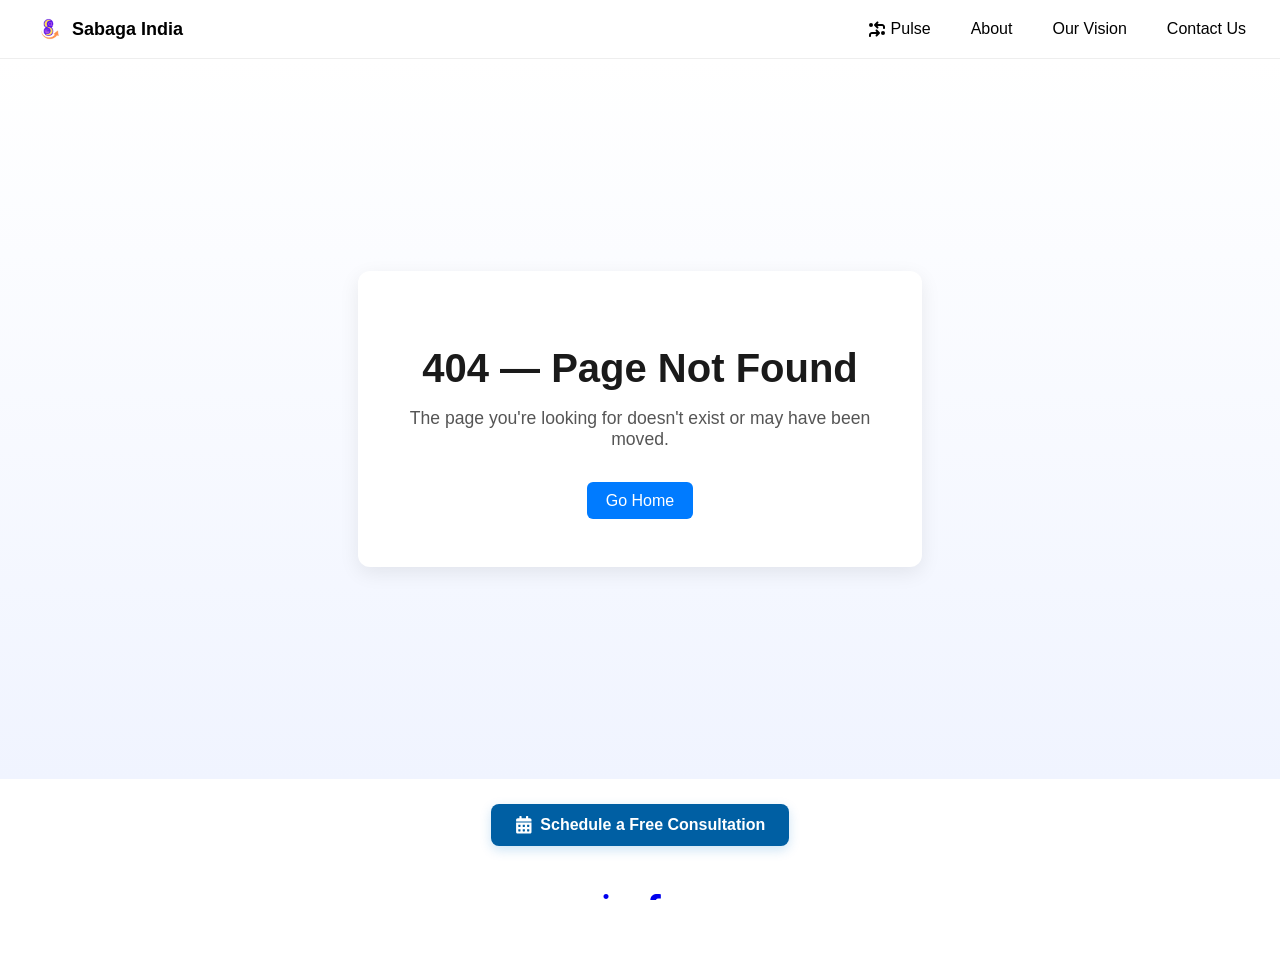
==== commit 466c4a87: "🚀 Production Deploy: 2025-06-23 21:33:42" ====
--- a/index.html
+++ b/index.html
@@ -1,337 +1,37 @@
-<!DOCTYPE html>
+<!doctype html>
 <html lang="en">
+  <head>
+    <meta charset="UTF-8" />
+    <meta http-equiv="X-UA-Compatible" content="IE=edge" />
 
-<head>
-    <meta charset="UTF-8" />
-    <meta name="viewport" content="width=device-width, initial-scale=1" />
-    <title>Shopify Advanced Experts | MarTech Automation</title>
-    <link href="css/tailwind.css" rel="stylesheet" />
-    <link rel="stylesheet" href="css/all.min.css" />
-    <link rel="preconnect" href="https://fonts.googleapis.com" />
-    <link rel="preconnect" href="https://fonts.gstatic.com" crossorigin />
-    <link href="https://fonts.googleapis.com/css2?family=Poppins:wght@300;400;500;600;700&display=swap" rel="stylesheet" />
-    <style>
-        :root {
-          --primary: #4F46E5;
-          --primary-dark: #3730A3;
-          --secondary: #10B981;
-          --accent: #F59E0B;
-          --dark: #1F2937;
-          --light: #F3F4F6;
-        }
-    
-        body {
-          font-family: 'Poppins', sans-serif;
-          color: #333;
-          line-height: 1.7;
-          background-color: #f9fafb;
-        }
-    
-        .nav-link {
-          position: relative;
-          transition: all 0.3s ease;
-        }
-    
-        .nav-link:after {
-          content: '';
-          position: absolute;
-          width: 0;
-          height: 2px;
-          bottom: -4px;
-          left: 0;
-          background-color: var(--primary);
-          transition: width 0.3s ease;
-        }
-    
-        .nav-link:hover:after {
-          width: 100%;
-        }
-    
-        .btn {
-          padding: 12px 30px;
-          border-radius: 30px;
-          font-weight: 600;
-          transition: all 0.3s ease;
-          text-transform: uppercase;
-          letter-spacing: 1px;
-          box-shadow: 0 5px 15px rgba(0, 0, 0, 0.1);
-          cursor: pointer;
-          display: inline-block;
-          text-align: center;
-          text-decoration: none;
-        }
-    
-        .btn-primary {
-          background-color: var(--primary);
-          color: white;
-        }
-    
-        .btn-primary:hover {
-          background-color: var(--primary-dark);
-          transform: translateY(-3px);
-          box-shadow: 0 8px 20px rgba(0, 0, 0, 0.15);
-        }
-    
-        .btn-secondary {
-          background-color: var(--secondary);
-          color: white;
-        }
-    
-        .btn-secondary:hover {
-          background-color: #0ea271;
-          transform: translateY(-3px);
-          box-shadow: 0 8px 20px rgba(0, 0, 0, 0.15);
-        }
-    
-        .section-title {
-          position: relative;
-          margin-bottom: 3rem;
-          font-weight: 700;
-        }
-    
-        .section-title:after {
-          content: '';
-          position: absolute;
-          width: 100px;
-          height: 3px;
-          background-color: var(--primary);
-          bottom: -15px;
-          left: 0;
-        }
-    
-        .section-title.centered:after {
-          left: 50%;
-          transform: translateX(-50%);
-        }
-    
-        .card {
-          border-radius: 10px;
-          box-shadow: 0 10px 30px rgba(0, 0, 0, 0.1);
-          transition: all 0.3s ease;
-          overflow: hidden;
-          background-color: white;
-        }
-    
-        .card:hover {
-          transform: translateY(-10px);
-          box-shadow: 0 15px 35px rgba(0, 0, 0, 0.15);
-        }
-    
-        .feature-icon {
-          width: 60px;
-          height: 60px;
-          display: flex;
-          align-items: center;
-          justify-content: center;
-          border-radius: 50%;
-          margin-bottom: 20px;
-          box-shadow: 0 5px 15px rgba(0, 0, 0, 0.1);
-        }
-    
-        .gradient-bg {
-          background: linear-gradient(135deg, var(--primary) 0%, var(--primary-dark) 100%);
-        }
-    
-        .text-gradient {
-          background: linear-gradient(135deg, var(--primary) 0%, var(--secondary) 100%);
-          -webkit-background-clip: text;
-          background-clip: text;
-          color: transparent;
-        }
-    
-        .timeline {
-          position: relative;
-        }
-    
-        .timeline:before {
-          content: '';
-          position: absolute;
-          left: 50%;
-          top: 0;
-          bottom: 0;
-          width: 2px;
-          background-color: #e5e7eb;
-          transform: translateX(-50%);
-        }
-    
-        .timeline-item {
-          position: relative;
-          margin-bottom: 40px;
-        }
-    
-        .timeline-content {
-          position: relative;
-          width: calc(50% - 30px);
-          padding: 20px;
-          background-color: white;
-          border-radius: 8px;
-          box-shadow: 0 5px 15px rgba(0, 0, 0, 0.1);
-        }
-    
-        .timeline-item:nth-child(odd) .timeline-content {
-          margin-left: auto;
-        }
-    
-        .timeline-content:before {
-          content: '';
-          position: absolute;
-          top: 20px;
-          width: 30px;
-          height: 2px;
-          background-color: #e5e7eb;
-        }
-    
-        .timeline-item:nth-child(odd) .timeline-content:before {
-          left: -30px;
-        }
-    
-        .timeline-item:nth-child(even) .timeline-content:before {
-          right: -30px;
-        }
-    
-        .timeline-date {
-          position: absolute;
-          top: 0;
-          width: 120px;
-          padding: 5px 10px;
-          background-color: var(--primary);
-          color: white;
-          border-radius: 5px;
-          text-align: center;
-          font-size: 0.9rem;
-        }
-    
-        .timeline-item:nth-child(odd) .timeline-date {
-          left: -150px;
-        }
-    
-        .timeline-item:nth-child(even) .timeline-date {
-          right: -150px;
-        }
-    
-        .fade-in {
-          opacity: 0;
-          animation: fadeIn 0.5s ease forwards;
-        }
-    
-        @keyframes fadeIn {
-          from {
-            opacity: 0;
-            transform: translateY(20px);
-          }
-    
-          to {
-            opacity: 1;
-            transform: translateY(0);
-          }
-        }
-    
-        @media (max-width: 768px) {
-          .timeline:before {
-            left: 20px;
-          }
-    
-          .timeline-content {
-            width: calc(100% - 60px);
-            margin-left: 60px !important;
-          }
-    
-          .timeline-item:nth-child(odd) .timeline-content:before,
-          .timeline-item:nth-child(even) .timeline-content:before {
-            left: -30px;
-            right: auto;
-          }
-    
-          .timeline-item:nth-child(odd) .timeline-date,
-          .timeline-item:nth-child(even) .timeline-date {
-            left: 20px;
-            right: auto;
-            top: -30px;
-            width: auto;
-          }
-        }
-    </style>
-</head>
+    <!-- Mobile friendly -->
+    <meta name="viewport" content="width=device-width, initial-scale=1.0" />
 
-<body class="bg-gray-50">
-    <nav class="bg-white shadow-md fixed w-full z-10">
-        <div class="container mx-auto px-6 py-3 flex justify-between items-center">
-            <div class="flex items-center">
-                <span class="text-xl font-bold text-gray-800">
-          <span class="text-primary">Sabaga India</span>
-                </span>
-            </div>
+    <!-- SEO Tags -->
+    <title>Sabaga India – Intelligent Business Automation</title>
+    <meta name="description" content="Sabaga India helps businesses automate and optimize operations using intelligent flows, analytics, and integrations." />
+    <meta name="keywords" content="Sabaga, automation, business intelligence, workflows, SaaS, India" />
+    <meta name="author" content="Sabaga India Private Limited" />
 
-            <div class="hidden md:flex space-x-10">
-                <a href="#home" class="nav-link text-gray-700 hover:text-primary font-medium navBtn" onclick="showPage('home')">Home</a>
-                <a href="#about" class="nav-link text-gray-700 hover:text-primary font-medium navBtn" onclick="showPage('about')">About Us</a>
-                <a href="#pricing" class="nav-link text-gray-700 hover:text-primary font-medium navBtn" onclick="showPage('pricing')">Pricing</a>
-                <a href="#founders" class="nav-link text-gray-700 hover:text-primary font-medium navBtn" onclick="showPage('founders')">Founders</a>
-                <a href="#features" class="nav-link text-gray-700 hover:text-primary font-medium navBtn" onclick="showPage('features')">Features</a>
-            </div>
+    <!-- Open Graph (for Facebook, LinkedIn) -->
+    <meta property="og:title" content="Sabaga India – Intelligent Business Automation" />
+    <meta property="og:description" content="Automate your business processes with Sabaga’s intelligent platform." />
+    <meta property="og:image" content="/og-image.jpg" />
+    <meta property="og:url" content="https://sabaga.in" />
+    <meta property="og:type" content="website" />
 
-            <div class="md:hidden flex items-center">
-                <button id="mobile-menu-button" class="outline-none">
-                    <svg class="w-6 h-6 text-gray-700" fill="none" stroke="currentColor" viewBox="0 0 24 24" xmlns="http://www.w3.org/2000/svg">
-                        <path stroke-linecap="round" stroke-linejoin="round" stroke-width="2" d="M4 6h16M4 12h16M4 18h16"></path>
-                    </svg>
-                </button>
-            </div>
-        </div>
+    <!-- Twitter Card -->
+    <meta name="twitter:card" content="summary_large_image" />
+    <meta name="twitter:title" content="Sabaga India – Intelligent Business Automation" />
+    <meta name="twitter:description" content="Automate your business processes with Sabaga’s intelligent platform." />
+    <meta name="twitter:image" content="/og-image.jpg" />
 
-        <div id="mobile-menu" class="hidden md:hidden bg-white py-3 px-6 shadow-inner">
-            <a href="#home" class="block py-2 text-gray-700 hover:text-primary font-medium navBtn" onclick="showPage('home')">Home</a>
-            <a href="#about" class="block py-2 text-gray-700 hover:text-primary font-medium navBtn" onclick="showPage('about')">About Us</a>
-            <a href="#pricing" class="block py-2 text-gray-700 hover:text-primary font-medium navBtn" onclick="showPage('pricing')">Pricing</a>
-            <a href="#founders" class="block py-2 text-gray-700 hover:text-primary font-medium navBtn" onclick="showPage('founders')">Founders</a>
-            <a href="#features" class="block py-2 text-gray-700 hover:text-primary font-medium navBtn" onclick="showPage('features')">Features</a>
-        </div>
-    </nav>
-
-    <main id="content" class="pt-24 container mx-auto px-6"></main>
-
-    <script>
-        document.getElementById('mobile-menu-button').addEventListener('click', function () {
-          document.getElementById('mobile-menu').classList.toggle('hidden');
-        });
-    
-        async function showPage(pageId) {
-          try {
-            const response = await fetch(`${pageId}.html`);
-            if (!response.ok) throw new Error('Page not found');
-            const html = await response.text();
-            const content = document.getElementById('content');
-            content.innerHTML = html;
-    
-            document.querySelectorAll('.navBtn').forEach(btn => {
-              btn.classList.remove('text-primary');
-              if (btn.getAttribute('onclick').includes(pageId)) {
-                btn.classList.add('text-primary');
-              }
-            });
-    
-            document.getElementById('mobile-menu').classList.add('hidden');
-            window.scrollTo({ top: 0, behavior: 'smooth' });
-            animateOnScroll();
-          } catch (error) {
-            console.error(error);
-            document.getElementById('content').innerHTML = '<p class="text-center text-red-500 mt-20">Page could not be loaded.</p>';
-          }
-        }
-    
-        function animateOnScroll() {
-          const elements = document.querySelectorAll('.card, .feature-icon, .section-title, .timeline-item');
-          elements.forEach(el => {
-            const rect = el.getBoundingClientRect();
-            if (rect.top <= window.innerHeight * 0.8) {
-              el.classList.add('fade-in');
-            }
-          });
-        }
-    
-        window.addEventListener('load', () => showPage('home'));
-        window.addEventListener('scroll', animateOnScroll);
-    </script>
-</body>
-
-</html>+    <!-- Favicon -->
+    <link rel="icon" type="image/png" href="/favicon.png" />
+    <script type="module" crossorigin src="/assets/index-D8ChGJQD.js"></script>
+    <link rel="stylesheet" crossorigin href="/assets/index-CKQIz6UN.css">
+  </head>
+  <body>
+    <div id="root"></div>
+  </body>
+</html>
--- a/assets/index-CKQIz6UN.css
+++ b/assets/index-CKQIz6UN.css
@@ -0,0 +1 @@
+html,body{height:100%;margin:0;font-family:-apple-system,BlinkMacSystemFont,Segoe UI,Roboto,Oxygen,Ubuntu,Cantarell,Fira Sans,Droid Sans,Helvetica Neue,sans-serif;-webkit-font-smoothing:antialiased;-moz-osx-font-smoothing:grayscale}code{font-family:source-code-pro,Menlo,Monaco,Consolas,Courier New,monospace}.app-container{display:flex;flex-direction:column;min-height:100vh}.app-content{flex:1}.custom-navbar{position:sticky;display:flex;justify-content:space-between;align-items:center;padding:5px 20px;background-color:#fff;border-bottom:1px solid #eee;top:0;z-index:9999}.brand-container{display:flex;align-items:center;gap:8px}.navbar-left{display:flex;align-items:center;gap:1px;white-space:nowrap}.brand-name{font-size:18px;font-weight:600;color:#000;line-height:1;margin:0}.brand-logo{height:32px;width:32px;object-fit:contain;display:block;margin:0}.navbar-right{display:flex;align-items:center;position:relative}.nav-links{display:flex;gap:12px;align-items:center}.nav-button{text-decoration:none;color:#000;font-weight:500;padding:8px 14px;border-radius:6px;transition:all .2s ease}.nav-button:hover{background-color:#f0f0f0;transform:translateY(-1px)}.nav-button:active{transform:scale(.97)}.pulse-button{display:flex;align-items:center;gap:6px}.pulse-logo{height:18px;width:18px}.hamburger{display:none;flex-direction:column;gap:4px;cursor:pointer;background:none;border:none;padding:4px;margin-right:10px}.hamburger .bar{width:20px;height:2px;background-color:#333;transition:all .2s}@media (max-width: 768px){.nav-links{display:none;position:absolute;top:48px;right:0;flex-direction:column;width:180px;background-color:#fff;padding:10px 14px;box-shadow:0 2px 10px #0000000d;border-radius:8px;z-index:999}.nav-links.show,.hamburger{display:flex}}.footer{background-color:#fff;color:#222;padding:1rem;font-family:sans-serif;z-index:1000;transition:background-color .3s ease,color .3s ease}.footer:hover{background-color:#f0f0f0;color:#fff}.footer-top{display:flex;flex-wrap:wrap;gap:2rem;justify-content:flex-start;padding-bottom:2rem;border-bottom:1px solid #ddd}.footer-column{flex:0 0 auto;min-width:180px;max-width:220px}.footer-column a{color:#333;text-decoration:none;font-size:.95rem}.footer-column a:hover{text-decoration:underline;color:#007acc}.footer-column h4{font-size:1rem;font-weight:600;margin-bottom:.5rem}.footer-column ul{list-style:none;padding:0;margin:0}.footer-column li{margin-bottom:.5rem;cursor:pointer;color:#555}.footer-column li:hover{text-decoration:underline}.footer-column .show-more{color:#007acc}.footer-social{display:flex;align-items:center;justify-content:flex-start;gap:1rem}.social-icons>*{font-size:1.5rem;margin-right:.75rem;cursor:pointer;transition:transform .2s ease,color .2s ease}.social-icons>*:hover{transform:scale(1.2);color:#007acc}.footer-bottom{padding-top:1rem;display:flex;flex-direction:column;align-items:center;gap:.25rem}.footer-links{display:flex;flex-wrap:wrap;justify-content:center;gap:1.25rem}.footer-links a{color:#333;font-size:.9rem;text-decoration:none}.footer-links a:hover{text-decoration:underline}.footer-meta{display:flex;flex-wrap:wrap;justify-content:center;align-items:center;gap:1rem;font-size:.85rem;color:#666;text-align:center;padding-top:rem}.footer-meta a{color:#666;text-decoration:none}.footer-meta a:hover{text-decoration:underline}@media (max-width: 768px){.footer-top{flex-direction:column}.footer-social{flex-direction:column;align-items:flex-start}.footer-links{flex-direction:column;align-items:center}.footer-meta{flex-direction:column;align-items:center;gap:.5rem}}.consultation-button-wrapper{display:flex;justify-content:center;padding:1rem}.consultation-button{display:inline-flex;align-items:center;gap:.5rem;padding:.75rem 1.5rem;font-size:1rem;font-weight:600;color:#fff;background-color:#005fa3;border:none;border-radius:8px;text-decoration:none;transition:background-color .3s ease,transform .2s ease;box-shadow:0 4px 12px #007acc33;white-space:nowrap}.consultation-button:hover{background-color:#00b01a;transform:translateY(-2px)}.consultation-button .icon{font-size:1.1rem}html,body{font-family:Saans,ShopifySans,sans-serif;height:100%;margin:0;overflow-x:hidden;padding:0}.layout-container{display:flex;flex-direction:column;min-height:100vh}.layout-content{flex:1}.pulse-cards{display:grid;grid-template-columns:repeat(auto-fit,minmax(280px,1fr));gap:1.5rem;padding:2rem 1rem;justify-content:center;align-items:stretch}.pulse-card{background:#fff;border:1px solid #ddd;border-radius:12px;padding:1.25rem;box-shadow:0 2px 8px #0000000f;transition:all .3s ease;cursor:pointer;text-align:left;position:relative;justify-content:center;text-align:center;z-index:1;overflow:visible}.pulse-card:hover,.pulse-card:active{transform:translateY(-10px);box-shadow:0 4px 12px #0003;background-color:#00b01a25;border:.25px solid #4a90e2;transition:all .3s ease;z-index:2}.pulse-card .logo-placeholder{margin-bottom:1rem;display:flex;align-items:center;justify-content:center}.pulse-card .feature-icon{font-size:2rem;color:#4a90e2}.pulse-card h3{margin:0 0 .5rem;font-size:1.25rem;color:#005fa3}.pulse-card p{margin:.25rem 0;color:#555;font-size:.95rem;line-height:1.5}.pulse-card .details{margin-top:.75rem;color:#666;font-size:.9rem;line-height:1.5;transition:opacity .3s ease}.pulse-card .read-more-btn{margin-top:1rem;opacity:0;transform:translateY(8px);transition:opacity .3s ease,transform .3s ease;pointer-events:none;padding:.5rem 1rem;background-color:#4a90e2;color:#fff;border:none;border-radius:6px;font-size:.85rem;cursor:pointer}.pulse-card:hover .read-more-btn{opacity:1;transform:translateY(0);pointer-events:auto}.pulse-card .read-more-btn:hover{background-color:#3d78c0}.card-header{min-height:200px;display:flex;flex-direction:column;justify-content:flex-start;gap:.75rem}.card-footer{margin-top:auto;min-height:40px}.top-content-section{background:linear-gradient(360deg,#fff,#007ccf4d);padding:4rem 1rem 2rem;text-align:center;border-radius:1rem;margin:1rem auto;max-width:1080px;box-shadow:0 4px 12px #0000000f;animation:fadeIn .5s ease-in-out;position:relative}.top-content-section:before{content:"";display:block;width:80px;height:4px;background:linear-gradient(to right,#007bff,#00c2ff);margin:0 auto 1.25rem;border-radius:2px}.top-content-container{margin-bottom:3rem;padding:0 1rem}.top-content-header{font-size:2rem;font-weight:700;color:#1a1a1a;margin-bottom:.5rem}.top-content-tagline{font-size:1.125rem;font-style:italic;font-weight:500;color:#007bff;margin:1rem auto 1.5rem;max-width:600px}.top-content-description-wrapper{background:#f9f9f9;border-left:4px solid #0066cc;padding:1rem 1.5rem;display:block;margin:1.5rem auto 2rem;max-width:800px;border-radius:8px;transition:transform .3s ease,box-shadow .3s ease;will-change:transform;backface-visibility:hidden;animation:fadeIn .5s ease-in-out}.top-content-description-wrapper:hover{transform:translateY(-4px);box-shadow:0 6px 18px #0066cc26}.top-content-description-wrapper:hover .top-content-description{color:#005bb5}.top-content-description{font-size:1.05rem;line-height:1.75;color:#333;margin:0}.pulse-cards{display:grid;grid-template-columns:repeat(auto-fit,minmax(280px,1fr));gap:1.5rem;justify-content:center;align-items:stretch}@keyframes fadeIn{0%{opacity:0;transform:translateY(20px)}to{opacity:1;transform:translateY(0)}}@media (max-width: 768px){.top-content-header{font-size:1.5rem}.top-content-description{font-size:.95rem;line-height:1.6}.top-content-tagline{font-size:1rem}.top-content-container{margin-bottom:2rem}}.contact-section{max-width:720px;margin:0 auto;padding:3rem 2rem;background:#f9f9f9;border-radius:12px;box-shadow:0 6px 18px #0000000d;font-family:Segoe UI,Roboto,sans-serif;animation:fadeIn .6s ease-in}.contact-section h1,.contact-section h2{text-align:center;color:#1a1a1a;margin-bottom:1rem}.contact-form{display:flex;flex-direction:column}.contact-form input,.contact-form textarea,.contact-form select{width:100%;margin:.75rem 0;padding:1rem;border:1px solid #ddd;border-radius:8px;font-size:1rem;background-color:#fff;transition:border-color .3s ease}.contact-form input:focus,.contact-form textarea:focus,.contact-form select:focus{border-color:#007acc;outline:none;box-shadow:0 0 0 2px #007acc33}.contact-form button{margin-top:1rem;padding:1rem 2rem;background:linear-gradient(to right,#007acc,#005fa3);color:#fff;font-weight:600;border:none;border-radius:8px;font-size:1rem;cursor:pointer;transition:background .3s ease}.contact-form button:hover{background:linear-gradient(to right,#005fa3,#004a87)}.contact-info{margin-top:3rem;background:#eef6fb;padding:1.5rem;border-radius:10px;text-align:left;font-size:.95rem;color:#333}.contact-info strong{display:block;margin-bottom:.25rem;font-weight:600}.contact-info a{color:#007acc;text-decoration:none}.contact-info a:hover{text-decoration:underline}.form-message{margin-top:1rem;font-weight:700;text-align:center;color:green}@keyframes fadeIn{0%{opacity:0;transform:translateY(15px)}to{opacity:1;transform:translateY(0)}}.phone-input-container{margin:.5rem 0}.phone-input{border:1px solid #ccc!important;border-radius:6px!important}.terms-layout{display:flex;flex-direction:row;justify-content:space-between;padding:2rem;gap:2rem;background-color:#f9fafb;max-width:1200px;margin:0 auto;border-radius:12px}.terms-sidebar{flex:0 0 250px;background-color:#fff;padding:1.5rem;border-radius:12px;box-shadow:0 2px 10px #0000000d;position:sticky;top:2rem;height:fit-content;border-left:4px solid #4f46e5}.terms-sidebar h3{font-size:1.2rem;margin-bottom:1rem;color:#4f46e5}.terms-sidebar ul{list-style:none;padding:0;margin:0}.terms-sidebar a{text-decoration:none;color:#374151;transition:all .2s ease;font-size:.95rem}.terms-sidebar a:hover{color:#4f46e5;text-decoration:underline}.terms-content{flex:1;background-color:#fff;padding:2rem;border-radius:12px;box-shadow:0 2px 10px #0000000a;color:#1f2937}.terms-content h1{font-size:1.8rem;margin-bottom:1rem;color:#111827}.terms-content h2{font-size:1.3rem;margin-top:2rem;margin-bottom:1rem;color:#4b5563}.terms-content h4{margin-top:1rem;font-size:1.1rem;color:#374151}.terms-content ul{list-style:disc;padding-left:1.5rem;margin-top:.5rem}.terms-content p{line-height:1.6;margin-bottom:1rem;font-size:.97rem}@media (max-width: 900px){.terms-layout{flex-direction:column}.terms-sidebar{position:static;width:100%}}.mobile-nav{display:none;margin-bottom:1.5rem}@media (max-width: 768px){.terms-sidebar{display:none}.mobile-nav{display:block;width:100%}.mobile-nav select{width:100%;padding:.75rem 1rem;font-size:.95rem;border:1px solid #d1d5db;border-radius:10px;background-color:#fff;color:#374151;-webkit-appearance:none;-moz-appearance:none;appearance:none;background-image:url("data:image/svg+xml;utf8,<svg fill='gray' height='24' viewBox='0 0 24 24' width='24' xmlns='http://www.w3.org/2000/svg'><path d='M7 10l5 5 5-5z'/></svg>");background-repeat:no-repeat;background-position:right 1rem center;background-size:1rem;box-shadow:0 1px 3px #0000000d;transition:border .2s ease,box-shadow .2s ease}.mobile-nav select:focus{outline:none;border-color:#4f46e5;box-shadow:0 0 0 3px #4f46e526}}.terms-layout{display:flex;gap:2rem;max-width:1200px;margin:auto}.terms-sidebar{flex:0 0 250px;position:sticky;top:100px;align-self:flex-start;background:#fafafa;padding:1rem;border-right:1px solid #ddd;height:fit-content}.terms-sidebar h3{margin-bottom:1rem;font-size:1rem;color:#444}.terms-sidebar ul{list-style:none;padding:0}.terms-sidebar li{margin-bottom:.75rem}.terms-sidebar a{color:#007acc;text-decoration:none;font-size:.95rem}.terms-sidebar a:hover{text-decoration:underline}.terms-content{flex:1;padding-right:1rem}.terms-content h1{font-size:2rem;margin-bottom:1rem}.terms-content h2{margin-top:2rem;font-size:1.4rem;color:#222}.terms-content p{font-size:.95rem;margin:.75rem 0;line-height:1.6}.terms-content a{color:#007acc}@media (max-width: 768px){.sticky-mobile-nav{position:sticky;top:0;z-index:99;background-color:#f9fafb;padding:1rem 1rem .5rem;box-shadow:0 2px 6px #0000000d;animation:fadeInSticky .3s ease-in-out;-webkit-backdrop-filter:blur(4px);backdrop-filter:blur(4px);margin-bottom:1rem}.sticky-mobile-nav select{width:100%;padding:.6rem;border:1px solid #ccc;border-radius:8px;font-size:1rem;background:#fff}@keyframes fadeInSticky{0%{opacity:0;transform:translateY(-8px)}to{opacity:1;transform:translateY(0)}}.terms-sidebar{display:none}}.not-found{display:flex;justify-content:center;align-items:center;min-height:80vh;background:linear-gradient(to bottom,#fff,#f0f4ff)}.not-found-container{text-align:center;max-width:500px;background:#fff;padding:3rem 2rem;border-radius:12px;box-shadow:0 6px 20px #00000014;animation:fadeInUp .5s ease}.not-found-container h1{font-size:2.5rem;font-weight:700;color:#1a1a1a;margin-bottom:1rem}.not-found-container p{font-size:1.1rem;color:#555;margin-bottom:2rem}.not-found-btn{padding:.6rem 1.2rem;font-size:1rem;color:#fff;background-color:#007bff;border-radius:6px;text-decoration:none;display:inline-block;transition:background-color .3s ease,transform .2s ease}.not-found-btn:hover{background-color:#0056b3;transform:scale(1.05)}@keyframes fadeInUp{0%{opacity:0;transform:translateY(20px)}to{opacity:1;transform:translateY(0)}}
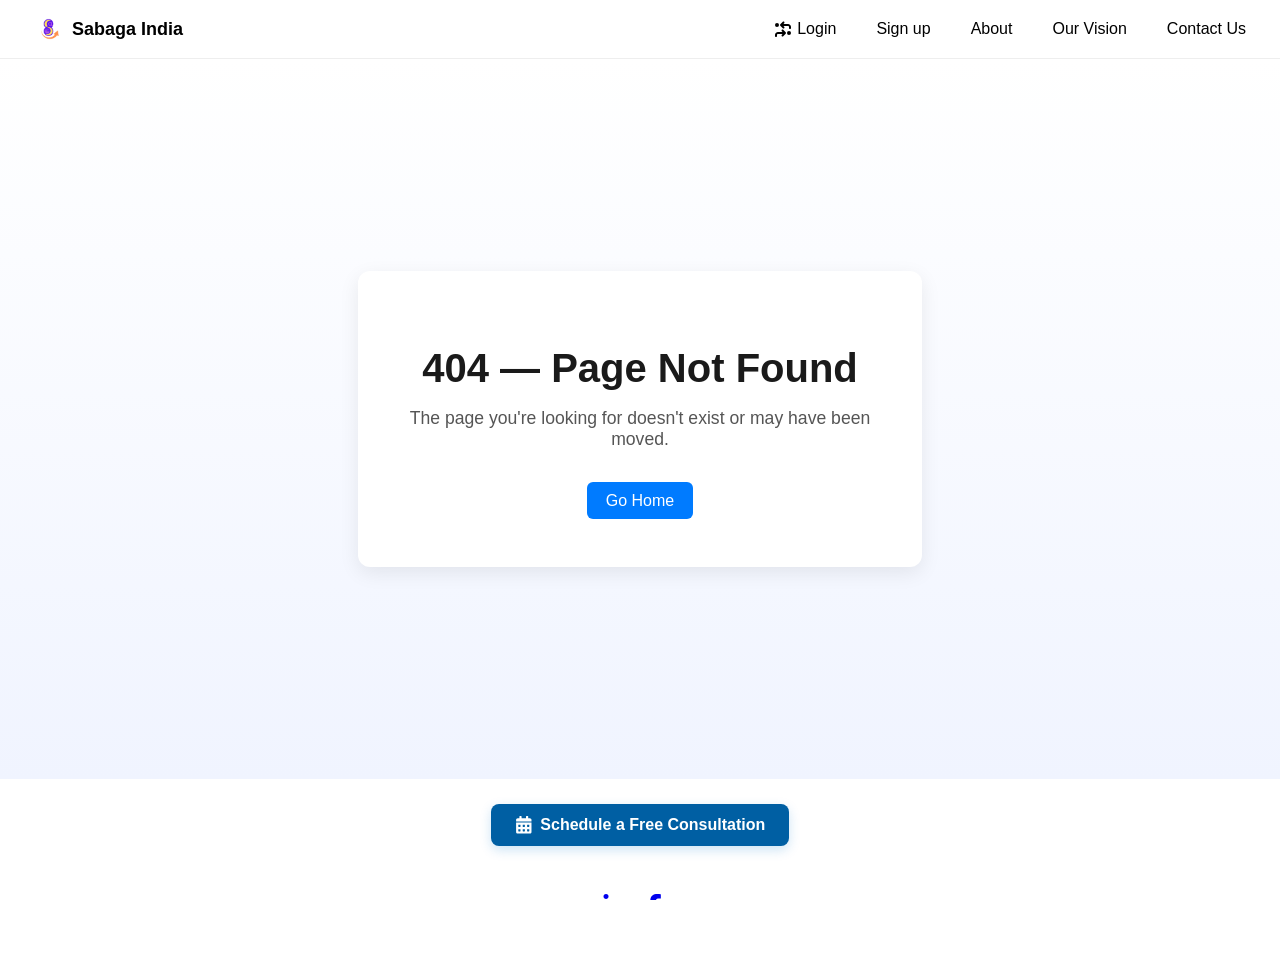
==== commit e4c4382c: "🚀 Production Deploy: 2026-01-02 11:39:08" ====
--- a/index.html
+++ b/index.html
@@ -28,7 +28,7 @@
 
     <!-- Favicon -->
     <link rel="icon" type="image/png" href="/favicon.png" />
-    <script type="module" crossorigin src="/assets/index-D8ChGJQD.js"></script>
+    <script type="module" crossorigin src="/assets/index-C4OCbvDA.js"></script>
     <link rel="stylesheet" crossorigin href="/assets/index-CKQIz6UN.css">
   </head>
   <body>
